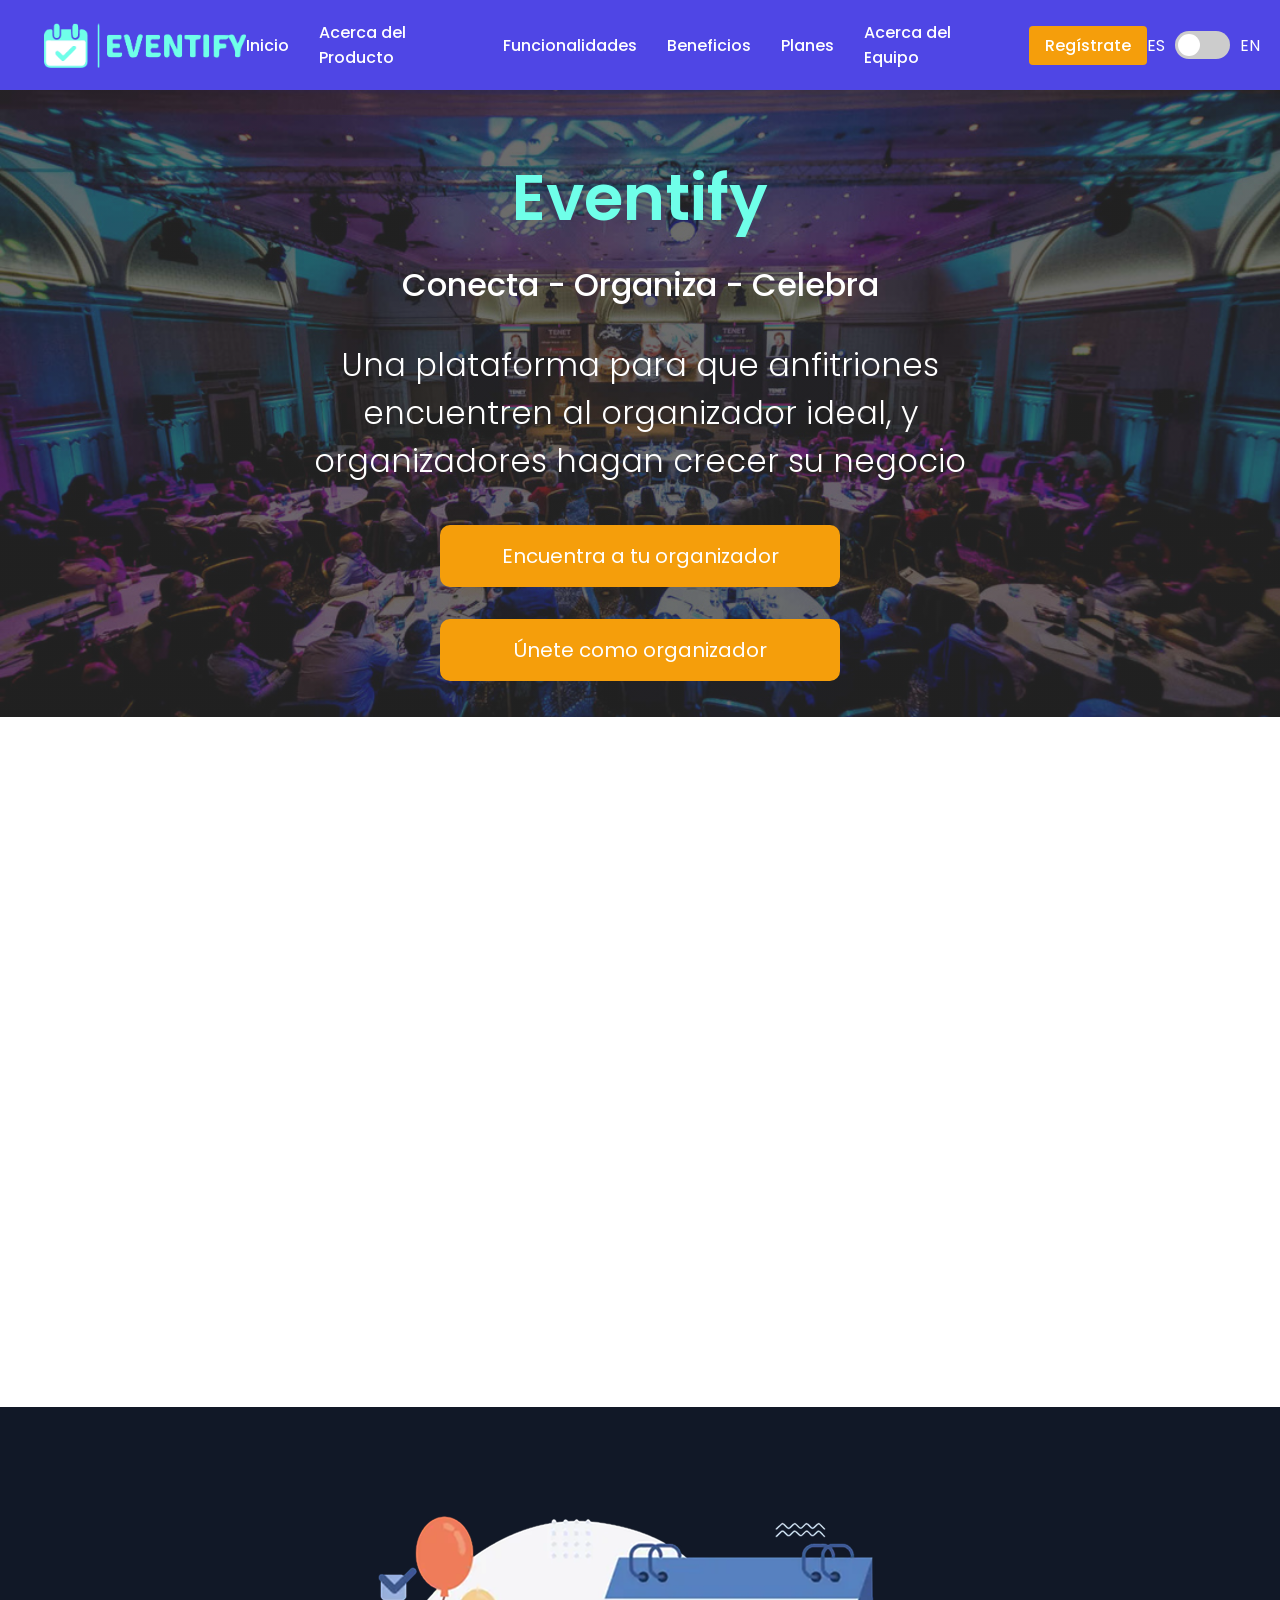
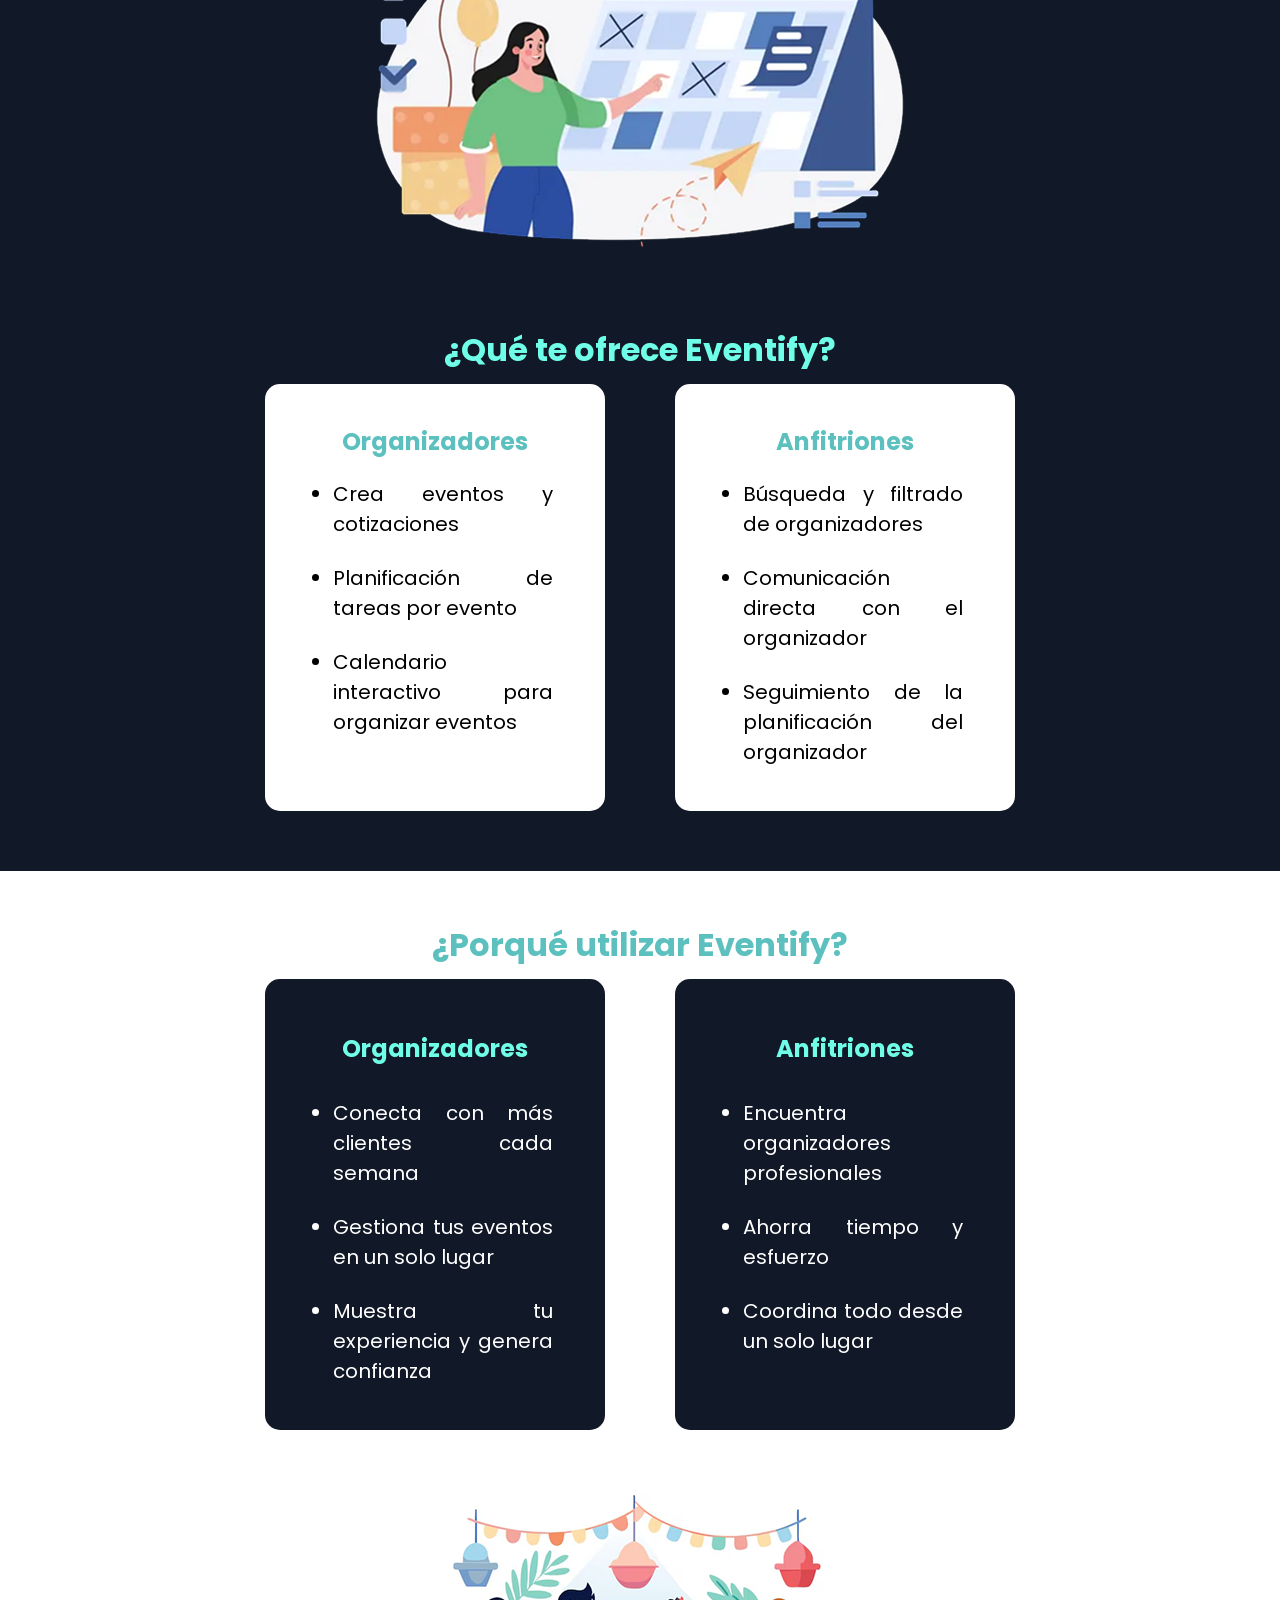
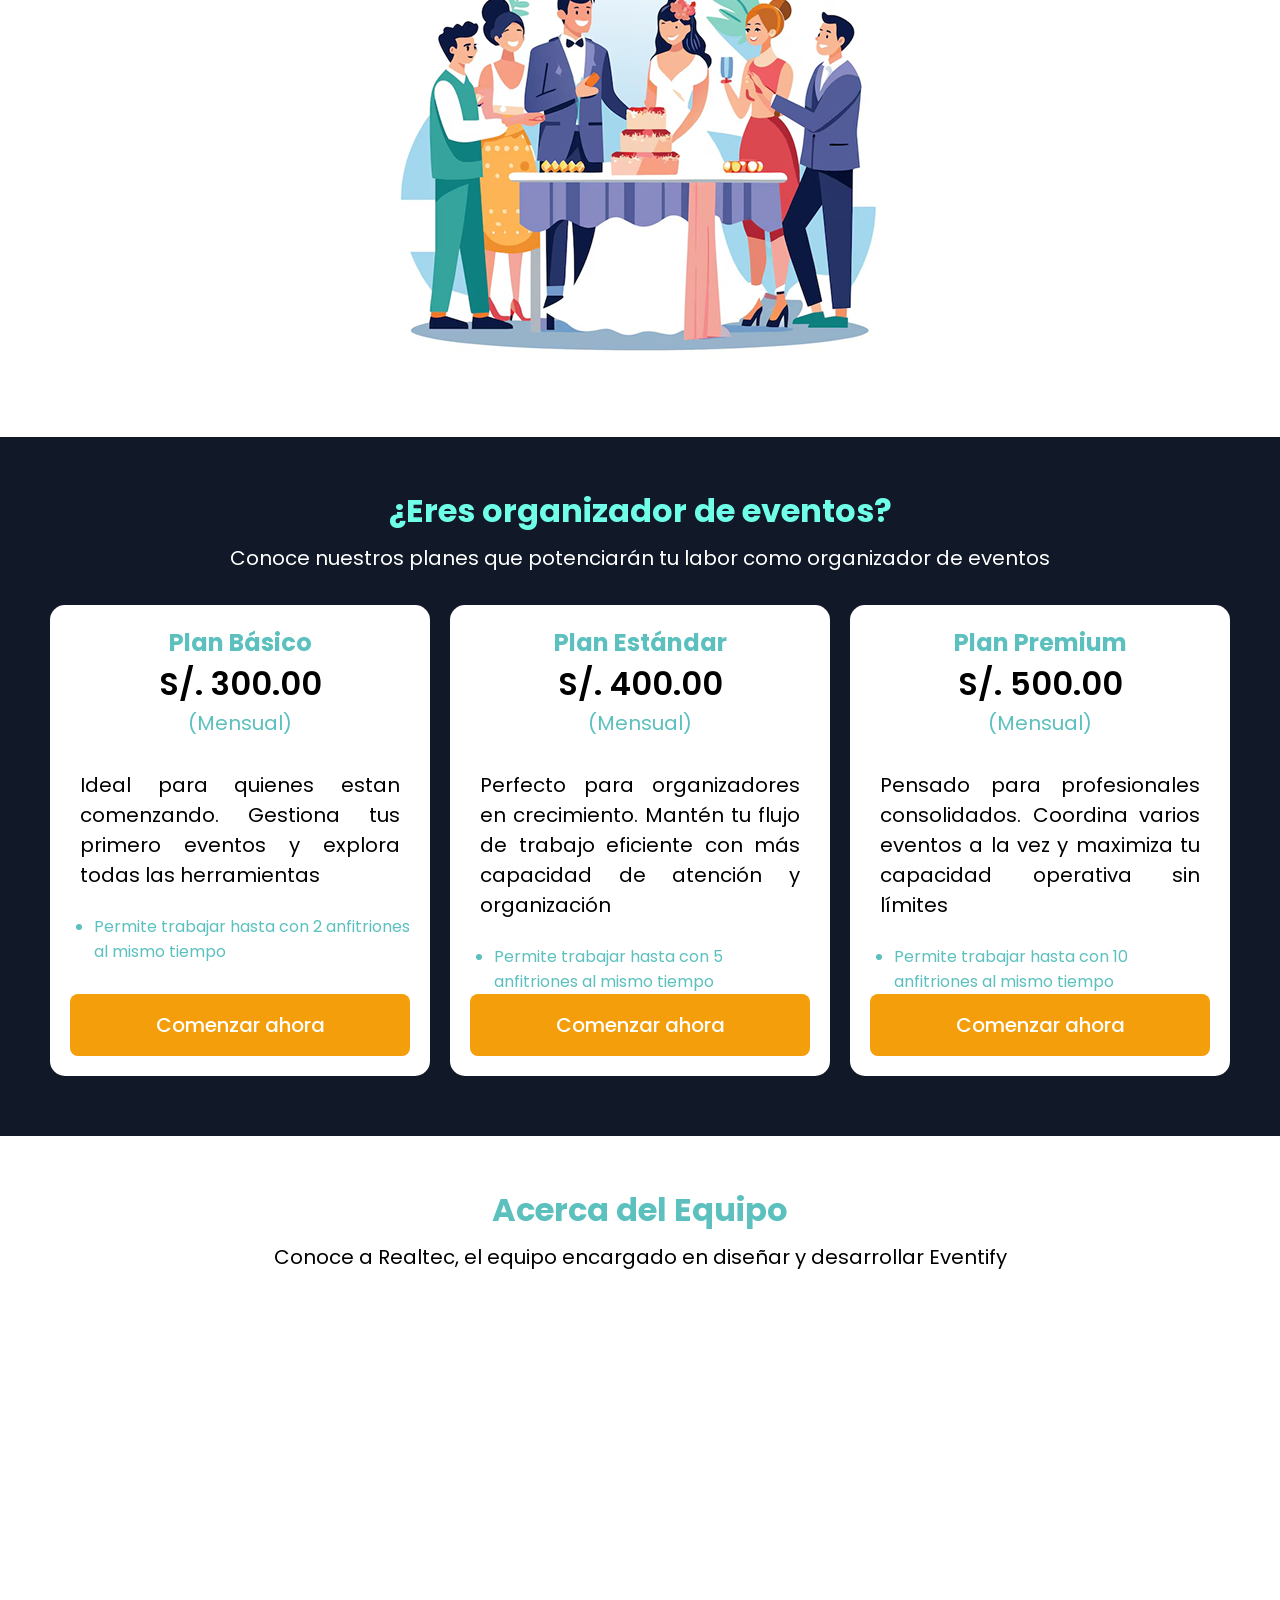
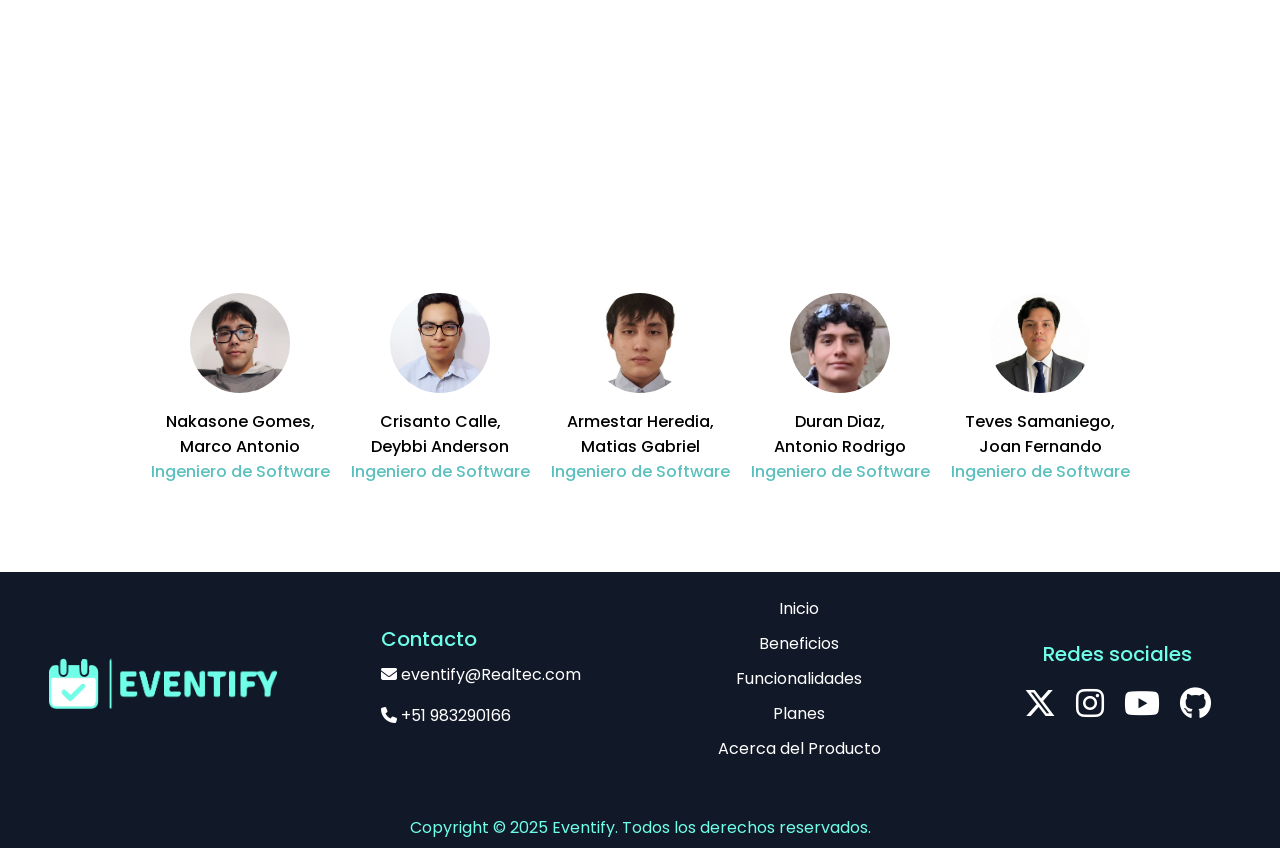
==== index.html @ ebb759f7 "feat: add index.html, assets directory & script.js" ====
<!DOCTYPE html>
<html lang="en">

<head>
    <meta charset="UTF-8">
    <meta name="viewport" content="width=device-width, initial-scale=1.0">
    <meta name="description"
        content="Eventify es la plataforma donde anfitriones encuentran al organizador ideal y organizadores hacen crecer su negocio. Conecta, organiza y celebra con confianza.">
    <meta name="keywords"
        content="eventos, organización, anfitriones, organizadores, bodas, celebraciones, gestión de eventos, planificación de eventos">
    <meta name="author" content="Realtec">
    <link rel="icon" href="./assets/eventify-icon.png" type="image/png">
    <title>Eventify - Landing page</title>
    <link rel="stylesheet" href="./styles.css">
    <script defer src="./script.js"></script>

    <link rel="stylesheet" href="https://cdnjs.cloudflare.com/ajax/libs/font-awesome/6.5.0/css/all.min.css">
</head>

<body>
    <!-- Header -->
    <header>
        <nav>
            <div class="logo"><a href="#hero"><img src="./assets/eventify-logo.png" alt="eventify-logo"></a></div>

            <ul>
                <li><a href="#hero" data-i18n="header.home"></a></li>
                <li><a href="#about-the-product" data-i18n="header.about.the.product"></a></li>
                <li><a href="#functionalities" data-i18n="header.functionalities"></a></li>
                <li><a href="#benefits" data-i18n="header.benefits"></a></li>
                <li><a href="#plans" data-i18n="header.plans"></a></li>
                <li><a href="#about-the-team" data-i18n="header.about.the.team"></a></li>
                <li><a class="btn-recurrent" href="https://eventify-webapp-frontend.web.app" target="_blank"  data-i18n="header.register"></a></li>
            </ul>

            <div class="language-switch">
                <span>ES</span>
                <label class="switch">
                    <input type="checkbox" id="language-toggle">
                    <span class="slider"></span>
                </label>
                <span>EN</span>
            </div>
        </nav>
    </header>

    <!-- Hero -->

    <section class="hero" id="hero">
        <div class="hero-info">
            <p class="title">Eventify</p>
            <span class="slogan" data-i18n="hero.slogan"></span>
            <p class="description" data-i18n="hero.description"></p>
            <div class="call-to-action">
                <a class="btn-action" href="https://eventify-webapp-frontend.web.app" target="_blank"
                    data-i18n="hero.find.your.organizer"></a>
                <a class="btn-action" href="https://eventify-webapp-frontend.web.app" target="_blank"
                    data-i18n="hero.join.as.organizer"></a>
            </div>
        </div>
    </section>

    <!-- About the product -->
    <section class="about-the-product" id="about-the-product">
        <div class="video-about-the-product">
            <iframe src="https://www.youtube.com/embed/RmXh-lrJ9Nw?si=PjaC8JQPlI8Y3j-L" title="YouTube video player"
                frameborder="0"
                allow="accelerometer; autoplay; clipboard-write; encrypted-media; gyroscope; picture-in-picture; web-share"
                referrerpolicy="strict-origin-when-cross-origin" allowfullscreen loading="lazy"></iframe>
        </div>
    </section>

    <!-- Functionalities -->
    <section class="functionalities" id="functionalities">
        <img src="./assets/functionalities-section-image.png" alt="functionalities-img" loading="lazy">
        <div class="function-content">
            <h2 data-i18n="functionalities.slogan"></h2>
            <div class="function-info">
                <div class="function-card">
                    <h3 data-i18n="functionalities.organizers"></h3>
                    <ul>
                        <li data-i18n="functionalities.organizers.phrase.1"></li>
                        <li data-i18n="functionalities.organizers.phrase.2"></li>
                        <li data-i18n="functionalities.organizers.phrase.3"></li>
                    </ul>
                </div>
                <div class="function-card">
                    <h3 data-i18n="functionalities.hosts"></h3>
                    <ul>
                        <li data-i18n="functionalities.hosts.phrase.1"></li>
                        <li data-i18n="functionalities.hosts.phrase.2"></li>
                        <li data-i18n="functionalities.hosts.phrase.3"></li>
                    </ul>
                </div>
            </div>
        </div>
    </section>

    <!--Benefits -->
    <section class="benefits" id="benefits">
        <div class="benefits-content">
            <h2 data-i18n="benefits.slogan"></h2>

            <div class="benefits-info">
                <div class="benefits-card">
                    <h3 data-i18n="benefits.organizers"></h3>
                    <ul>
                        <li data-i18n="benefits.organizers.phrase.1"></li>
                        <li data-i18n="benefits.organizers.phrase.2"></li>
                        <li data-i18n="benefits.organizers.phrase.3"></li>
                    </ul>
                </div>
                <div class="benefits-card">
                    <h3 data-i18n="benefits.hosts"></h3>
                    <ul>
                        <li data-i18n="benefits.hosts.phrase.1"></li>
                        <li data-i18n="benefits.hosts.phrase.2"></li>
                        <li data-i18n="benefits.hosts.phrase.3"></li>
                    </ul>
                </div>
            </div>
        </div>
        <img src="./assets/benefits-section-image.png" alt="benefits-img" loading="lazy">

    </section>

    <!-- Plans -->
    <section class="plans" id="plans">
        <h2 data-i18n="plans.title"></h2>
        <h4 data-i18n="plans.description"></h4>
        <div class="plan-content">
            <div class="plan-card">
                <h3 data-i18n="plans.option.1.title"></h3>
                <span class="plan-price">S/. 300.00</span>
                <p class="plan-time" data-i18n="plans.option.frecuency"></p>
                <p class="plan-desc" data-i18n="plans.option.1.description"></p>
                <ul class="plan-detail">
                    <li data-i18n="plans.option.1.detail"></li>
                </ul>
                <a class="plan-card-btn" href="https://eventify-webapp-frontend.web.app" target="_blank"
                    data-i18n="plans.option.button"></a>
            </div>
            <div class="plan-card">
                <h3 data-i18n="plans.option.2.title"></h3>
                <span class="plan-price">S/. 400.00</span>
                <p class="plan-time" data-i18n="plans.option.frecuency"></p>
                <p class="plan-desc" data-i18n="plans.option.2.description"></p>
                <ul class="plan-detail">
                    <li data-i18n="plans.option.2.detail"></li>
                </ul>
                <a class="plan-card-btn" href="https://eventify-webapp-frontend.web.app" target="_blank"
                    data-i18n="plans.option.button"></a>
            </div>
            <div class="plan-card">
                <h3 data-i18n="plans.option.3.title"></h3>
                <span class="plan-price">S/. 500.00</span>
                <p class="plan-time" data-i18n="plans.option.frecuency"></p>
                <p class="plan-desc" data-i18n="plans.option.3.description"></p>
                <ul class="plan-detail">
                    <li data-i18n="plans.option.3.detail"></li>
                </ul>
                <a class="plan-card-btn" href="https://eventify-webapp-frontend.web.app" target="_blank"
                    data-i18n="plans.option.button"></a>
            </div>
        </div>
    </section>

    <!-- About the Team -->
    <section class="about-the-team" id="about-the-team">
        <h2 data-i18n="header.about.the.team"></h2>
        <h4 data-i18n="about.the.team.slogan"></h4>
        <div class="video-about-the-team">
            <iframe src="https://www.youtube.com/embed/RmXh-lrJ9Nw?si=PjaC8JQPlI8Y3j-L" title="YouTube video player"
                frameborder="0"
                allow="accelerometer; autoplay; clipboard-write; encrypted-media; gyroscope; picture-in-picture; web-share"
                referrerpolicy="strict-origin-when-cross-origin" allowfullscreen loading="lazy"></iframe>
        </div>
        <div class="profile-list">
            <div class="profile-item">
                <img src="./assets/profile-nakasone-marco.jpeg" alt="profile2" loading="lazy">
                <p class="profile-name">Nakasone Gomes, <br> Marco Antonio</p>
                <p class="profile-role" data-i18n="team.profile.profession"></p>
            </div>
            <div class="profile-item">
                <img src="./assets/profile-crisanto-deybbi.jpg" alt="profile3" loading="lazy">
                <p class="profile-name">Crisanto Calle, <br> Deybbi Anderson</p>
                <p class="profile-role" data-i18n="team.profile.profession"></p>
            </div>
            <div class="profile-item">
                <img src="./assets/profile-armestar-matias.jpeg" alt="profile4" loading="lazy">
                <p class="profile-name">Armestar Heredia, <br> Matias Gabriel</p>
                <p class="profile-role" data-i18n="team.profile.profession"></p>
            </div>
            <div class="profile-item">
                <img src="./assets/profile-duran-antonio.png" alt="profile5" loading="lazy">
                <p class="profile-name">Duran Diaz, <br> Antonio Rodrigo</p>
                <p class="profile-role" data-i18n="team.profile.profession"></p>
            </div>
            <div class="profile-item">
                <img src="./assets/profile-teves-joan.jpeg" alt="profile5" loading="lazy">
                <p class="profile-name">Teves Samaniego, <br> Joan Fernando</p>
                <p class="profile-role" data-i18n="team.profile.profession"></p>
            </div>
        </div>
    </section>

    <!-- Footer -->
    <footer>
        <div class="footer-content">
            <img class="logo" src="./assets/eventify-logo.png" alt="eventify-logo">
            <div class="footer-contact">
                <span data-i18n="footer.contact"></span>
                <p><i class="fa-solid fa-envelope"></i> eventify@Realtec.com</p>
                <p><i class="fa-solid fa-phone"></i> +51 983290166</p>
            </div>
            <div class="footer-navbar">
                <ul>
                    <li><a href="#hero" data-i18n="header.home"></a></li>
                    <li><a href="#benefits" data-i18n="header.benefits"></a></li>
                    <li><a href="#functionalities" data-i18n="header.functionalities"></a></li>
                    <li><a href="#plans" data-i18n="header.plans"></a></li>
                    <li><a href="#about-the-team" data-i18n="header.our.team"></a></li>
                    <li><a href="#about-the-product" data-i18n="header.about.the.product"></a></li>
                </ul>
            </div>
            <div class="footer-social-networks">
                <p data-i18n="footer.social.networks"></p>
                <div class="network-icons">
                    <i class="fa-brands fa-x-twitter fa-2x"></i>
                    <i class="fa-brands fa-instagram fa-2x"></i>
                    <i class="fa-brands fa-youtube fa-2x"></i>
                    <i class="fa-brands fa-github fa-2x"></i>
                </div>

            </div>
        </div>
        <p class="copyright" data-i18n="footer.copyright">Copyright © 2025 Eventify. All rights reserved.</p>
    </footer>

</body>

</html>
---- styles.css ----
@import url('https://fonts.googleapis.com/css2?family=Poppins:ital,wght@0,200;0,300;0,400;0,500;0,600;0,700&display=swap');

* {
    padding: 0;
    margin: 0;
    box-sizing: border-box;
    font-family: 'Poppins';
}

html {
    scroll-behavior: smooth;
}

/* Styles for Navbar*/

.logo {
    height: 100%;
    display: flex;
    align-items: center;
    padding: 0 0 0 24px;
}

.logo a {
    height: 50%;
}

.logo a img {
    height: 100%;
}

nav {
    position: fixed;
    top: 0;
    display: flex;
    justify-content: space-between;
    align-items: center;
    background-color: #4F46E5;
    color: white;
    height: 10vh;
    width: 100%;
    z-index: 1000;
    padding: 0 20px;
}

nav ul {
    list-style: none;
    display: flex;
    align-items: center;
    gap: 30px;
    height: 100%;
    font-weight: 500;
    transition: all 0.1s ease;
}

nav a {
    text-decoration: none;
    color: white;
}

nav ul a:hover {
    color: #6FFFE9;
    font-size: 17px;
    transition: all 0.1s ease;
}

.btn-recurrent {
    background-color: #F59E0B;
    padding: 8px 16px;
    border-radius: 4px;
}

/*Language toggle switch*/

.language-switch {
    display: flex;
    align-items: center;
    gap: 10px;
}

.switch {
    position: relative;
    width: 55px;
    height: 28px;
}

.switch input {
    display: none;
}

.slider {
    position: absolute;
    cursor: pointer;
    inset: 0;
    background: #ccc;
    border-radius: 30px;
    transition: .3s;
}

.slider::before {
    content: "";
    position: absolute;
    height: 22px;
    width: 22px;
    left: 3px;
    top: 3px;
    background: white;
    border-radius: 50%;
    transition: .3s;
}

input:checked+.slider {
    background: #111827;
}

input:checked+.slider::before {
    transform: translateX(27px);
}

/* Styles for Hero Section*/

.hero {
    background: linear-gradient(rgba(46, 46, 46, 0.7), rgba(46, 46, 46, 0.7)),
        url(./assets/hero-background.jpg);
    background-size: cover;
    background-position: center;
    color: white;
    padding: 150px 0 100px;
    text-align: center;
    margin-top: 90px;
    display: flex;
    justify-content: center;
    padding: 20px;
    max-width: 100%;
    height: auto;
}

.hero-info {
    display: flex;
    flex-direction: column;
    align-items: center;
    justify-content: center;
    width: 60vw;
    height: 100%;
}

.hero-info .title {
    font-size: 4rem;
    color: #6FFFE9;
    font-weight: 600;
    margin: 40px 0 16px 0;
}

.hero-info .slogan {
    font-size: 2rem;
    font-weight: 500;
    margin-bottom: 32px;
    text-align: center;
}

.hero-info .description {
    font-size: 2rem;
    font-weight: 300;
    text-align: center;
    margin: 0 48px 24px;
}

.call-to-action {
    display: flex;
    flex-direction: column;
    align-items: center;
    width: 100%;
}

.btn-action {
    background-color: #F59E0B;
    padding: 16px 40px;
    margin: 16px 0;
    text-decoration: none;
    color: #fff;
    border-radius: 10px;
    max-width: 400px;
    width: 100%;
    text-align: center;
    font-size: 1.25rem;
}

.btn-action:hover {
    color: #4F46E5;
    transition: all 0.3s ease;
}

/* Styles for Benefits Section*/

.benefits {
    display: flex;
    padding: 40px 20px;
    min-height: 600px;
    align-items: center;
    flex-wrap: wrap;
    justify-content: center;
    scroll-margin-top: 10vh;
    background-color: #fff;
}

.benefits img {
    max-width: 100%;
    height: auto;
    margin: 20px 0;
}

.benefits-content {
    width: 100%;
    max-width: 800px;
    display: flex;
    flex-direction: column;
    justify-content: center;

}

.benefits-content h2 {
    font-size: 2em;
    text-align: center;
    margin: 10px 0;
    color: #5BC0BE;
}

.benefits-content .benefits-info {
    display: flex;
    flex-wrap: wrap;
    justify-content: space-around;
    gap: 20px;
}

.benefits-card {
    border-radius: 15px;
    width: 340px;
    height: auto;
    min-height: 250px;
    padding: 20px;
    margin-bottom: 20px;
    background-color: #111827;
}

.benefits-card h3 {
    font-size: 1.5em;
    color: #6FFFE9;
    text-align: center;
    margin: 32px 0;
}

.benefits-card ul li {
    margin: 0 32px 24px 48px;
    text-align: justify;
    font-size: 1.25em;
    color: #fff;
}

/* Styles for Functionalities Section*/
.functionalities {
    display: flex;
    padding: 40px 20px;
    min-height: 600px;
    align-items: center;
    flex-wrap: wrap;
    justify-content: center;
    scroll-margin-top: 10vh;
    background-color: #111827;
}

.functionalities img {
    max-width: 100%;
    height: auto;
    margin: 20px 0;
}

.function-content {
    width: 100%;
    max-width: 800px;
    display: flex;
    flex-direction: column;
    justify-content: center;
}

.function-content li {
    color: #000;
}

.function-content h2 {
    color: #6FFFE9;
    margin: 10px 0;
    font-size: 2em;
    text-align: center;
}

.function-content .function-info {
    display: flex;
    flex-wrap: wrap;
    justify-content: space-around;
    gap: 20px;
}

.function-card {
    border-radius: 15px;
    width: 340px;
    height: auto;
    min-height: 200px;
    padding: 20px;
    margin-bottom: 20px;
    background-color: #fff;
}

.function-card ul li {
    margin: 0 32px 24px 48px;
    text-align: justify;
    font-size: 1.25em;
}

.function-info .function-card h3 {
    font-size: 1.5em;
    color: #5BC0BE;
    text-align: center;
    margin: 20px;
}


/* Styles for Plans Section*/

.plans {
    display: flex;
    flex-wrap: wrap;
    flex-direction: column;
    min-height: 600px;
    padding: 40px 20px;
    background-color: #111827;
    scroll-margin-top: 10vh;
}

.plans h2 {
    color: #6FFFE9;
    font-size: 2em;
    text-align: center;
    margin: 10px 0 8px 0;
}

.plans h4,
.about-the-team h4,
.about-the-product h4 {
    margin: 0 0 32px 0;
    font-size: 1.25em;
    font-weight: 400;
    text-align: center;
    padding: 0 20px;
}

.plan-card h3 {
    margin-top: 24px 0 24px 0;
    font-size: 1.5em;
    color: #5BC0BE;
    text-align: center;
}

.plan-card .plan-desc {
    margin: 32px 0 24px;
    font-size: 1.25em;
    text-align: justify;
    padding: 0 10px;
}

.plans .plan-content {
    display: flex;
    justify-content: center;
    align-items: stretch;
    gap: 20px;
}

.plan-card {
    display: flex;
    flex-direction: column;
    background-color: #fff;
    width: 100%;
    max-width: 380px;
    padding: 20px;
    min-height: 400px;
    border-radius: 15px;
    color: #000;
    margin-bottom: 20px;
}

.plans h4 {
    color: #fff;
}

.plan-price {
    font-size: 2em;
    font-weight: 600;
    text-align: center;
}

.plan-time {
    font-size: 1.25em;
    text-align: center;
    color: #5BC0BE;
}

.plan-detail {
    color: #5BC0BE;
    padding-left: 1.5rem;
}

.plan-card-btn {
    text-decoration: none;
    color: #fff;
    font-size: 20px;
    font-weight: 500;
    padding: 16px 48px;
    background-color: #F59E0B;
    border-radius: 8px;
    text-align: center;
    margin-top: auto;
}

.plan-card-btn:hover {
    color: #4F46E5;
    transition: all 0.5s ease;
}


/* Styles for About us Section*/

.about-the-team {
    display: flex;
    flex-wrap: wrap;
    flex-direction: column;
    align-items: center;
    padding: 40px 20px;
    background-color: #fff;
    color: #000;
    scroll-margin-top: 10vh;
}

.about-the-team h2 {
    color: #5BC0BE;
    font-size: 2em;
    text-align: center;
    margin: 10px 0 8px 0;
}

.about-the-team h4 {
    color: #000;
    font-size: 1.25em;
    font-weight: 400;
    text-align: center;
    padding: 0 20px;
    margin: 0 0 32px 0;
}

.about-the-team .startup-profile {
    display: flex;
    flex-direction: column;
    max-width: 600px;
    width: 100%;
    margin-bottom: 48px;
    align-items: center;
    justify-content: center;
}

.about-the-team .startup-info {
    font-size: 1em;
    color: #000;
    margin: 20px 0;
    text-align: justify;
    padding: 0 20px;
}

.about-the-team .startup-img {
    width: 150px;
    height: 150px;
}

.about-the-team .profile-list {
    display: flex;
    justify-content: center;
    gap: 20px;
    width: 100%;
    margin-bottom: 48px;
}

.profile-list .profile-item {
    display: flex;
    flex-direction: column;
    align-items: center;
    width: 180px;
    text-align: center;
    margin-top: 20px;
}

.profile-item .profile-name {
    color: #000;
    font-weight: 500;
    margin: 16px 0 0 0;
}

.profile-item .profile-role {
    color: #5BC0BE;
    font-weight: 500;
}

.about-the-team img {
    width: 100px;
    height: 100px;
    border-radius: 50%;
    object-fit: cover;
}

/* Styles for About the product Section*/

.about-the-product {
    display: flex;
    align-items: center;
    flex-wrap: wrap;
    min-height: 250px;
    padding: 40px 20px;
    background-color: #fff;
    scroll-margin-top: 10vh;
}

.about-the-product .content {
    flex: 1 1 400px;
    max-width: 600px;
    padding: 20px;
}

.content .btn-action {
    font-size: 1em;
}

.about-the-product {
    display: flex;
    justify-content: center;
    align-items: center;
    padding: 60px 20px;
}

.video-about-the-product {
    width: 100%;
    max-width: 1000px;
}

.video-about-the-product iframe {
    width: 100%;
    aspect-ratio: 16 / 9;
    border: none;
    border-radius: 12px;
}

/* Styles for About the product Section*/

.content .btn-action {
    font-size: 1em;
}

/*Video About the Team*/

.video-about-the-team {
    width: 100%;
    max-width: 1000px;
}

.video-about-the-team iframe {
    width: 100%;
    aspect-ratio: 16 / 9;
    border: none;
    border-radius: 12px;
}

/* Styles for footer section*/
footer {
    display: flex;
    flex-direction: column;
    background-color: #111827;
    padding: 24px 20px 8px;
}

.footer-content {
    display: grid;
    grid-template-columns: repeat(auto-fit, minmax(250px, 1fr));
    gap: 2rem;
    font-size: 1em;
    margin-bottom: 24px;
}

.footer-content .logo {
    width: 80%;
    height: auto;
    margin: auto;
    padding: 0;
    display: flex;
    justify-content: center;
}

.footer-content .footer-contact {
    display: flex;
    flex-direction: column;
    justify-content: center;
    margin: auto;
}

.footer-contact span {
    font-size: 1.25em;
    color: #6FFFE9;
    margin-bottom: 8px;
    font-weight: 500;
}

.footer-contact p {
    color: #fff;
    margin-bottom: 16px;
}

.footer-content .footer-navbar {
    display: flex;
    flex-direction: column;
    align-items: center;
    justify-content: center;
    color: #fff;
}

.footer-navbar ul {
    list-style: none;
    padding: 0;
}

.footer-navbar ul li {
    margin-bottom: 10px;
    text-align: center;
}

.footer-navbar ul li a {
    color: #fff;
    text-decoration: none;
}

.footer-navbar ul li a:hover {
    color: #4F46E5;
    font-weight: 500;
}

.footer-social-networks {
    display: flex;
    flex-direction: column;
    justify-content: center;
    align-items: center;
    margin: auto;
}

.footer-social-networks p {
    font-size: 1.25em;
    color: #6FFFE9;
    font-weight: 500;
    margin-bottom: 8px;
    text-align: center;
}

.network-icons {
    display: flex;
    justify-content: center;
    flex-wrap: wrap;
}

.footer-social-networks i {
    color: #fff;
    margin: 10px;
    cursor: pointer;
}

.footer-social-networks i:hover {
    color: #6FFFE9;
    transform: scale(1.1);
    transition: all 0.3s ease;
}

footer .copyright {
    text-align: center;
    color: #6FFFE9;
    margin-top: 20px;
}

/* Responsive Media Queries */
@media (max-width: 1200px) {
    .hero-info .title {
        font-size: 3.5rem;
    }

    .hero-info .slogan,
    .hero-info .description {
        font-size: 1.5rem;
    }
}

@media (max-width: 768px) {

    .header ul {
        display: none;
    }

    .hero {
        flex-direction: column;
    }

    .hero-image,
    .hero-info {
        width: 90%;
        margin: 0 auto;
    }

    .hero-info .title {
        font-size: 2.5rem;
        margin: 20px 0 10px 0;
    }

    .hero-info .slogan {
        font-size: 1.2rem;
    }

    .hero-info .description {
        font-size: 1.2rem;
        margin: 0 16px 16px;
    }

    .about-the-product {
        display: flex;
        justify-content: center;
        align-items: center;
        padding: 10px 10px;
    }

    /*Functionalities*/

    .functionalities {
        font-size: 0.8rem;
    }

    .functionalities img {
        display: none;
    }

    .function-content {
        font-size: 0.8rem;
    }

    .function-info .function-card h3 {
        margin: 10px;
    }

    /*Benefits*/

    .benefits {
        font-size: 0.8rem;
    }

    .benefits,
    .functionalities {
        flex-direction: column;
    }

    .benefits img {
        display: none;
    }

    .benefits-card h3 {
        margin: 10px 0;
    }

    .benefits-card {
        width: 340px;
        height: auto;
        min-height: 200px;
    }

    /*Plans*/

    .plans {
        display: flex;
        justify-content: flex-start;
        flex-wrap: nowrap;
    }


    .plans .plan-content {
        display: flex;
        justify-content: flex-start;
        align-items: stretch;
        flex-wrap: nowrap;
        overflow-x: auto;
        scroll-snap-type: x mandatory;
        -webkit-overflow-scrolling: touch;
    }

    .plan-card {
        flex: 0 0 85%;
        /* Ancho de cada tarjeta */
        width: auto;
        /* Sobrescribe width:100% */
        max-width: none;
        /* Sobrescribe max-width:380px */
        margin-bottom: 0;
        scroll-snap-align: start;
    }

    .plans {
        font-size: 0.8rem;
    }

    .plan-card {
        max-height: 2rem;
    }

    .plan-content {
        font-size: 0.8rem;
    }

    .plans h2 {
        font-size: 1.5rem;
    }

    .plans h4 {
        font-size: 1rem;
    }

    /*About the Team*/

    .about-the-team h2 {
        font-size: 1.5rem;
    }

    .about-the-team h4 {
        font-size: 0.8rem;
    }

    .about-the-team img {
        width: 5em;
        height: 5em;
        border-radius: 50%;
        object-fit: cover;
    }

    .about-the-team .profile-list {
        display: flex;
        justify-content: flex-start;
        gap: 10px;
        width: 100%;
        margin-bottom: 10px;
    }

    .profile-list {
        display: flex;
        justify-content: flex-start;
        overflow-x: auto;
        scroll-snap-type: x mandatory;
    }

    .profile-item {
        scroll-snap-align: start;
    }

    .profile-item p {
        font-size: 0.7rem;
    }

    .footer-contact {
        font-size: 1rem;
    }

    .footer-contact {
        font-size: 0.8rem;
    }

    .footer-content .footer-navbar {
        display: none;
    }

    .startup-profile {
        flex-direction: column;
        text-align: center;
    }
}

@media (max-width: 768px) {
    nav .menu-toggle {
        display: flex;
    }

    nav ul {
        display: none;
    }

    .hero-info .title {
        font-size: 2rem;
    }

    .hero-info .slogan,
    .hero-info .description {
        font-size: 1rem;
    }

    .btn-action {
        width: 90%;
        padding: 10px 16px;
        font-size: 0.8rem;
    }

    .benefits-card,
    .function-card {
        width: 100%;
        max-width: 340px;
    }
}

@media (max-width: 576px) {
    .hero-info .title {
        font-size: 1.3rem;
    }

    .hero-info .slogan {
        font-size: 0.8rem;
    }

    .hero-info .description {
        font-size: 0.8rem;
        margin: 0 8px 16px;
    }

    h2 {
        font-size: 1.2em;
    }

    h3 {
        font-size: 1.0em;
    }

    h4 {
        font-size: 0.8em;
    }

    .benefits-card ul li,
    .function-card ul li {
        font-size: 1em;
        margin: 0 16px 13px 24px;
    }

    .plan-card .plan-desc {
        font-size: 0.8rem;
    }

    .plan-card-btn {
        font-size: 0.8rem;
        padding: 12px 24px;
    }
}
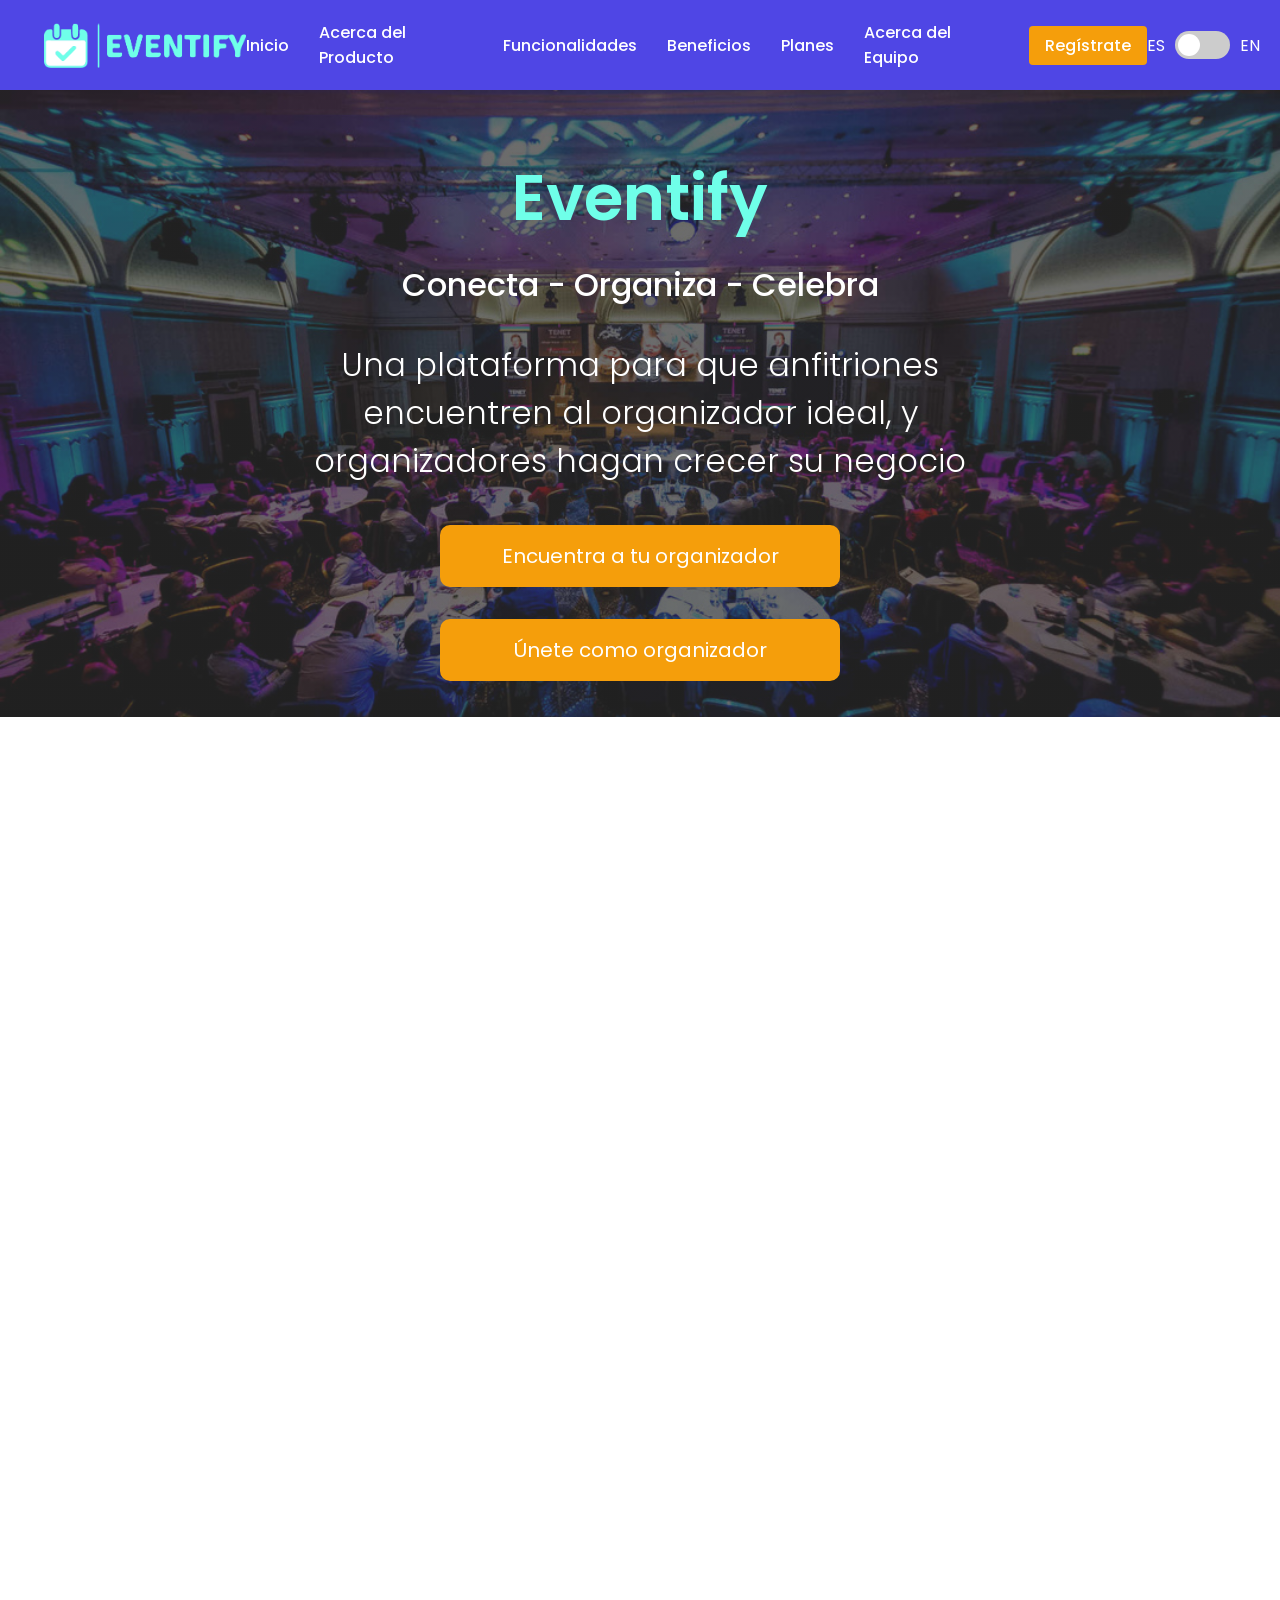
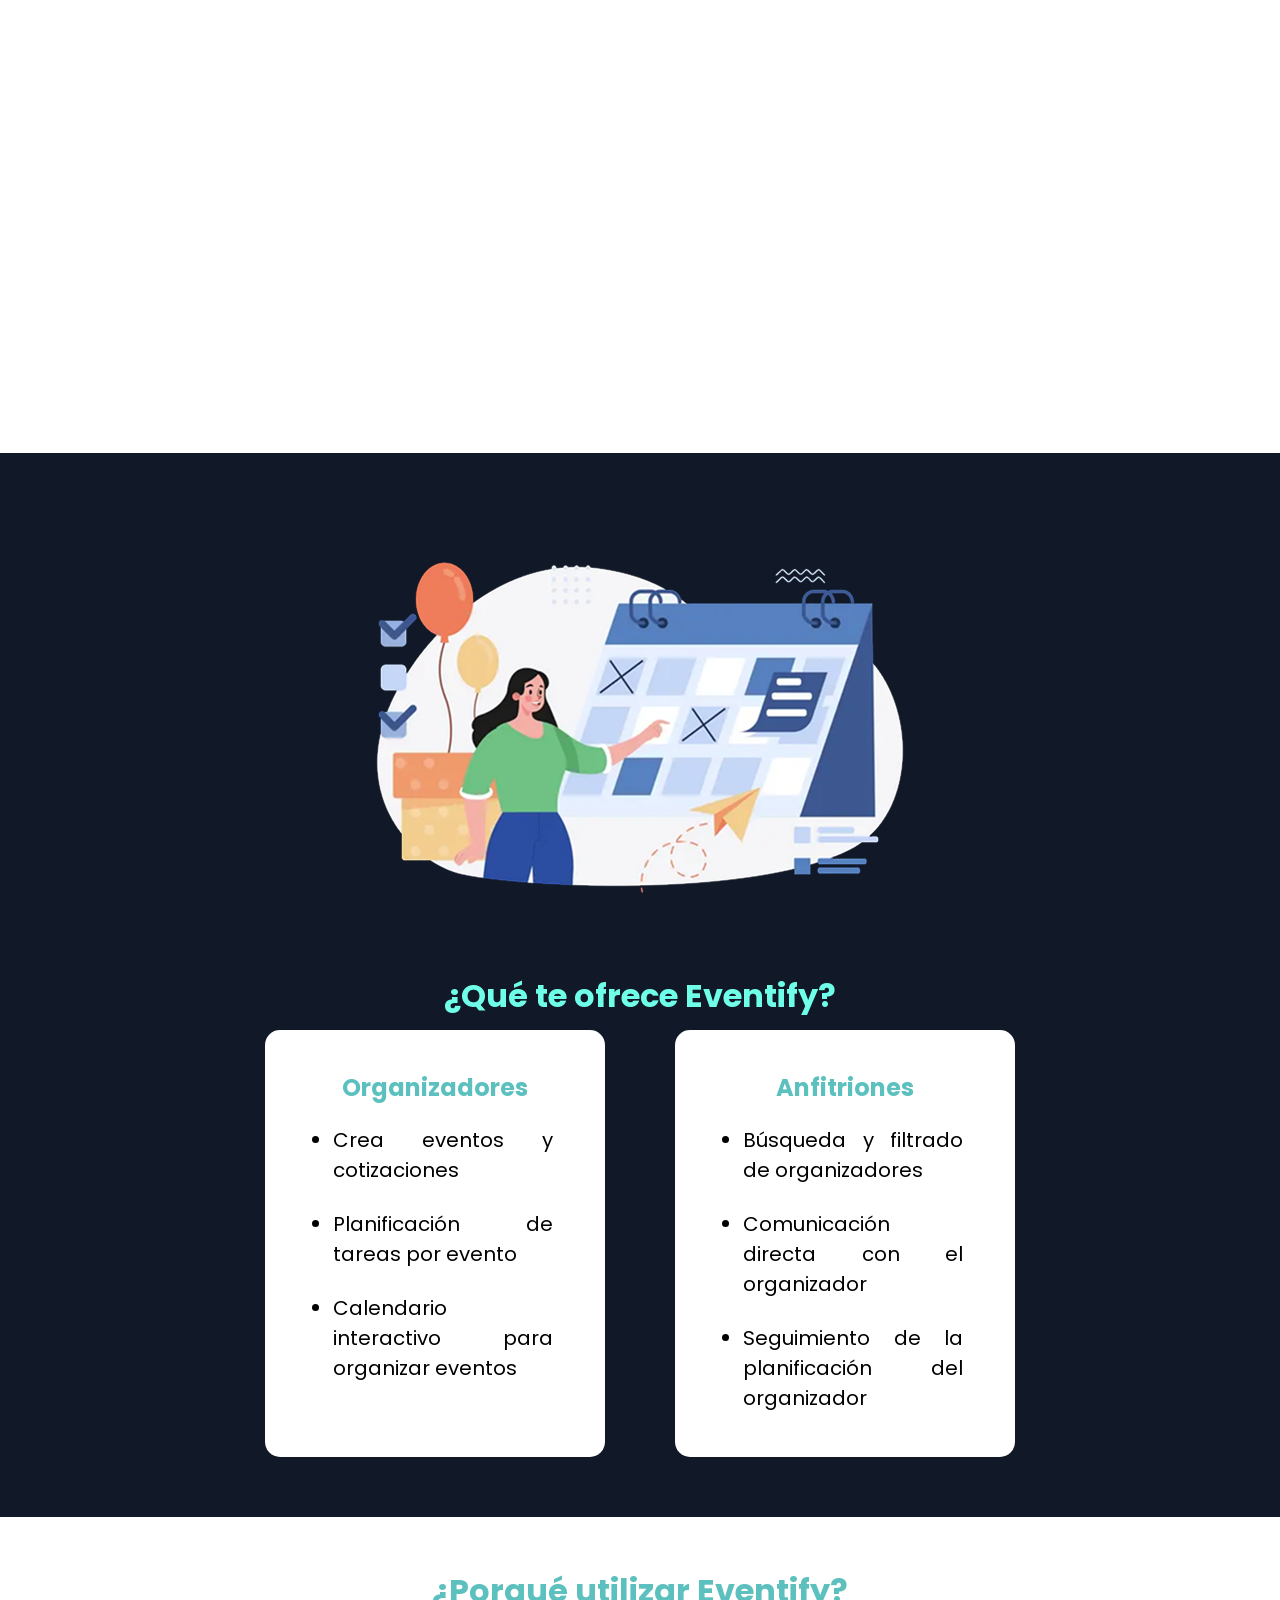
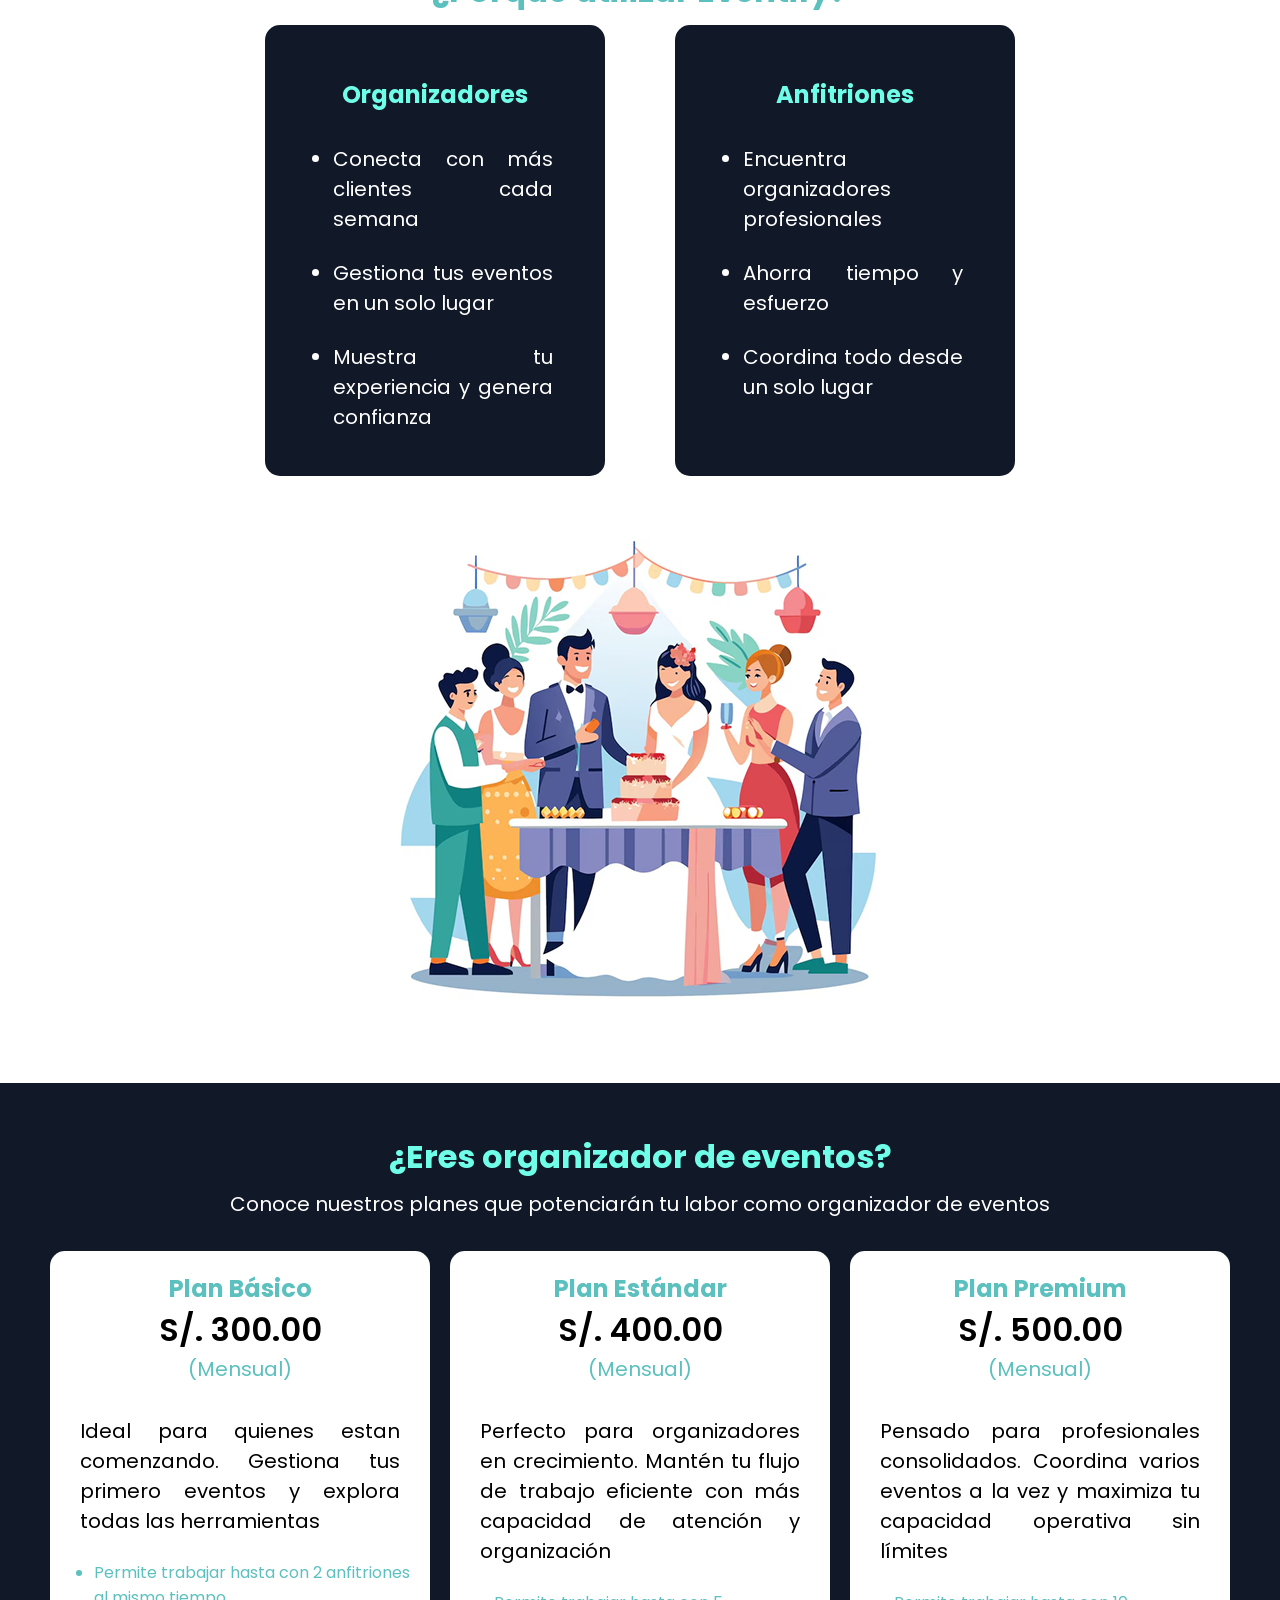
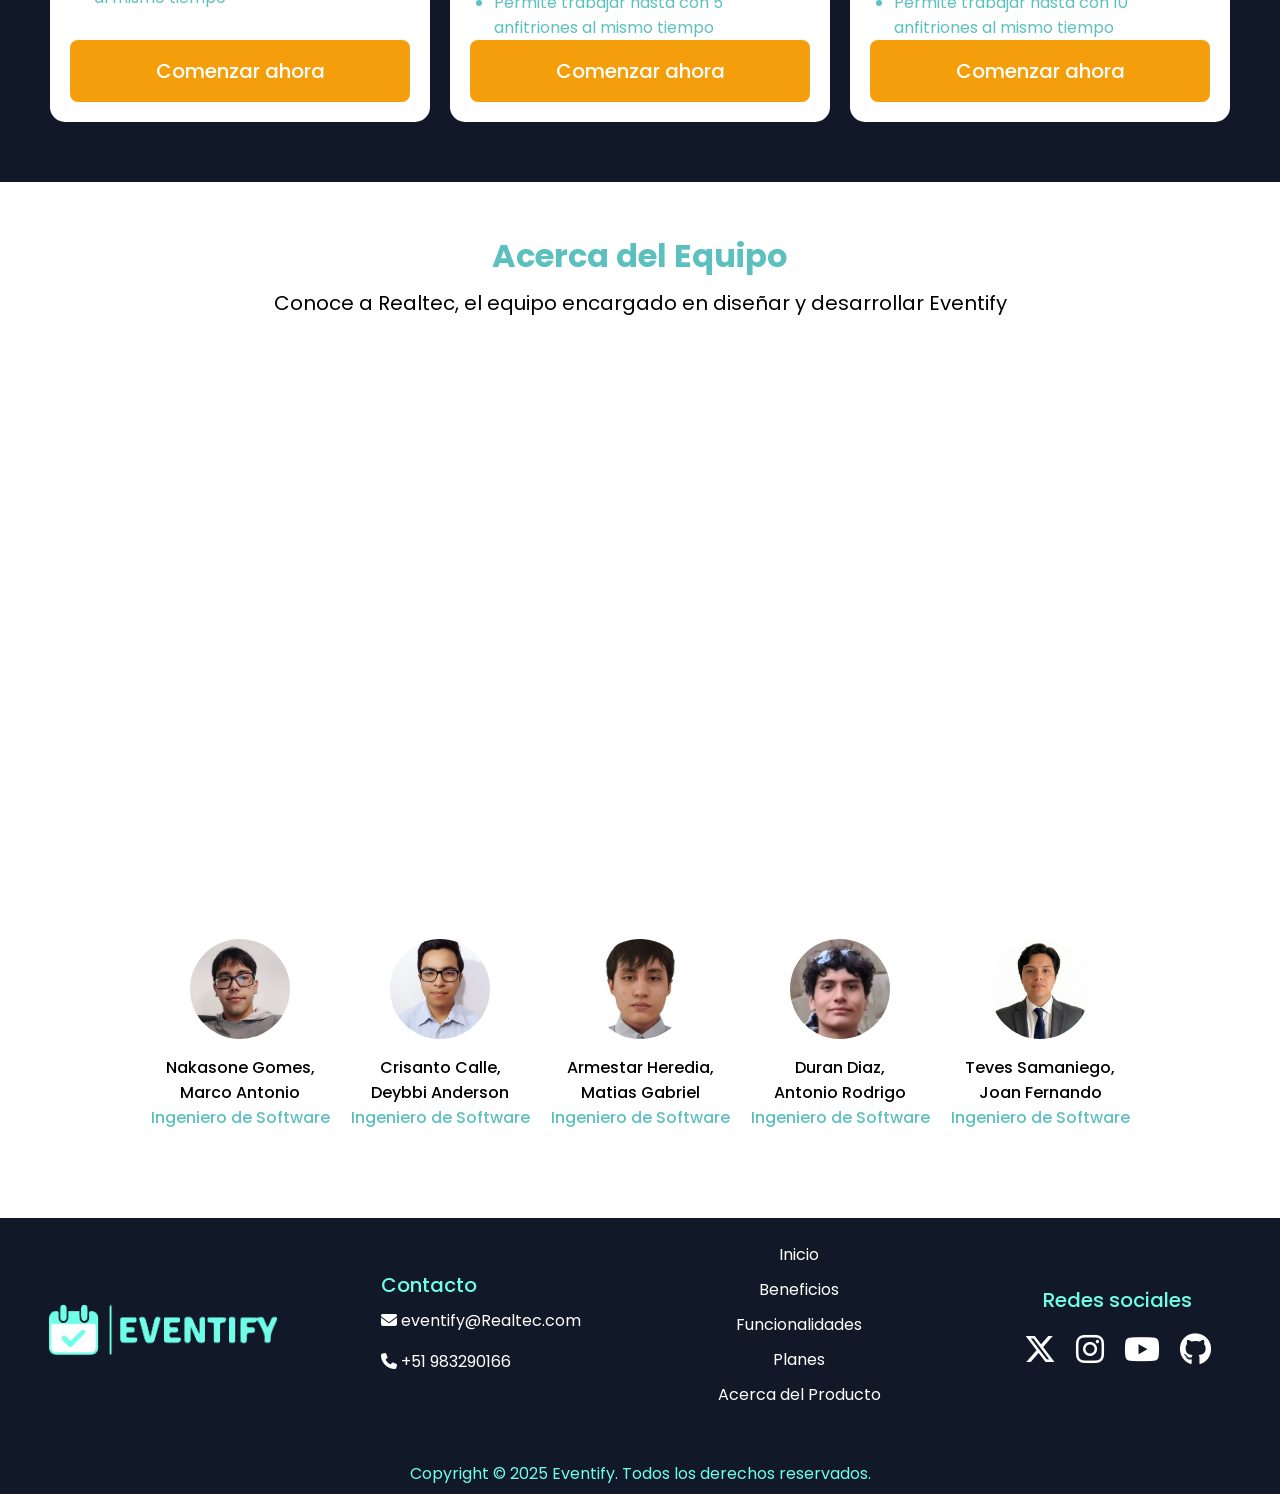
==== commit 27ba3ed1: "feat: add video about the product version mobile." ====
--- a/index.html
+++ b/index.html
@@ -63,10 +63,13 @@
     <!-- About the product -->
     <section class="about-the-product" id="about-the-product">
         <div class="video-about-the-product">
-            <iframe src="https://www.youtube.com/embed/RmXh-lrJ9Nw?si=PjaC8JQPlI8Y3j-L" title="YouTube video player"
-                frameborder="0"
-                allow="accelerometer; autoplay; clipboard-write; encrypted-media; gyroscope; picture-in-picture; web-share"
-                referrerpolicy="strict-origin-when-cross-origin" allowfullscreen loading="lazy"></iframe>
+            <iframe src="https://www.youtube.com/embed/rdZ3_zhgae4?si=OZFO0Z5IkvrqJgH1" title="YouTube video player" 
+            frameborder="0" allow="accelerometer; autoplay; clipboard-write; encrypted-media; gyroscope; picture-in-picture; web-share" 
+            referrerpolicy="strict-origin-when-cross-origin" allowfullscreen></iframe>
+        </div>
+        <!-- Version mobile-->
+        <div class ="video-about-the-product">
+            <iframe width="360" height="639" src="https://www.youtube.com/embed/LRoAvvEL2ko" title="Eventify video app movil promocional (project)" frameborder="0" allow="accelerometer; autoplay; clipboard-write; encrypted-media; gyroscope; picture-in-picture; web-share" referrerpolicy="strict-origin-when-cross-origin" allowfullscreen></iframe>
         </div>
     </section>
 
@@ -239,4 +242,4 @@
 
 </body>
 
-</html>+</html>
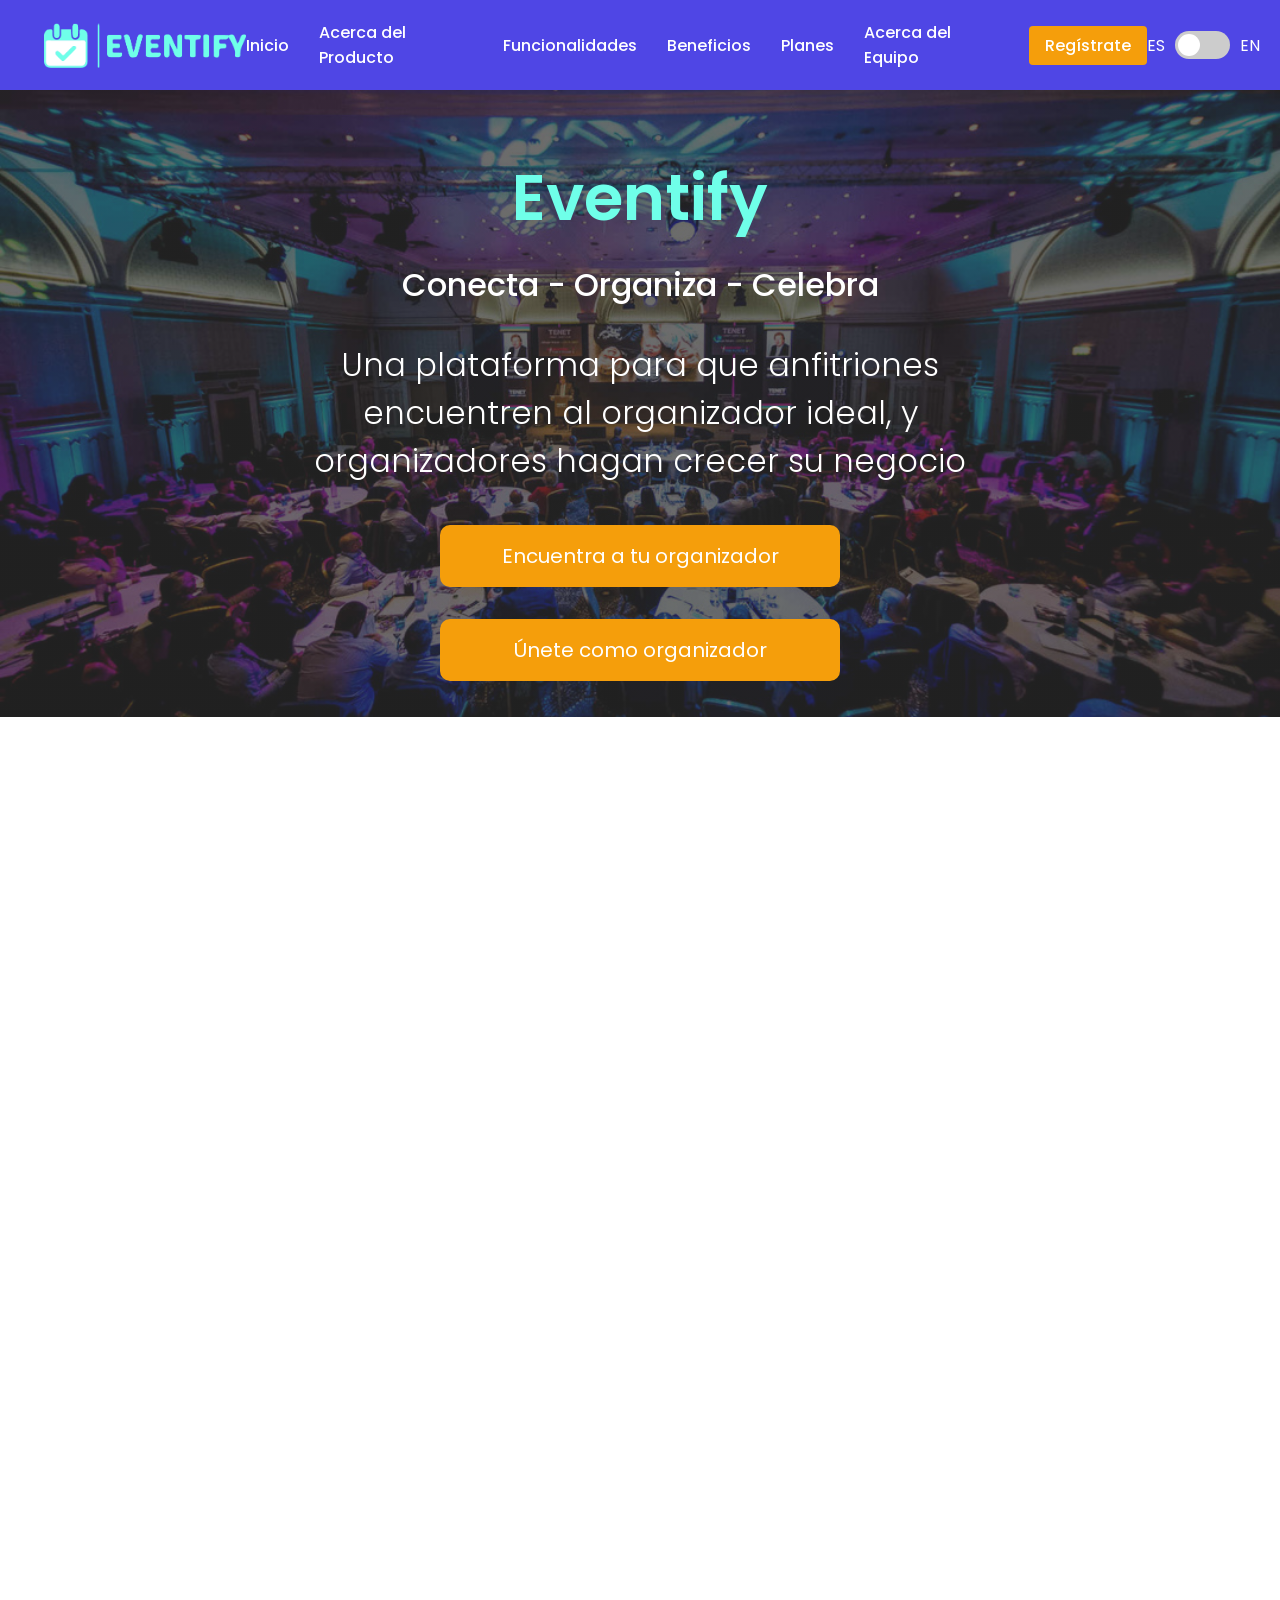
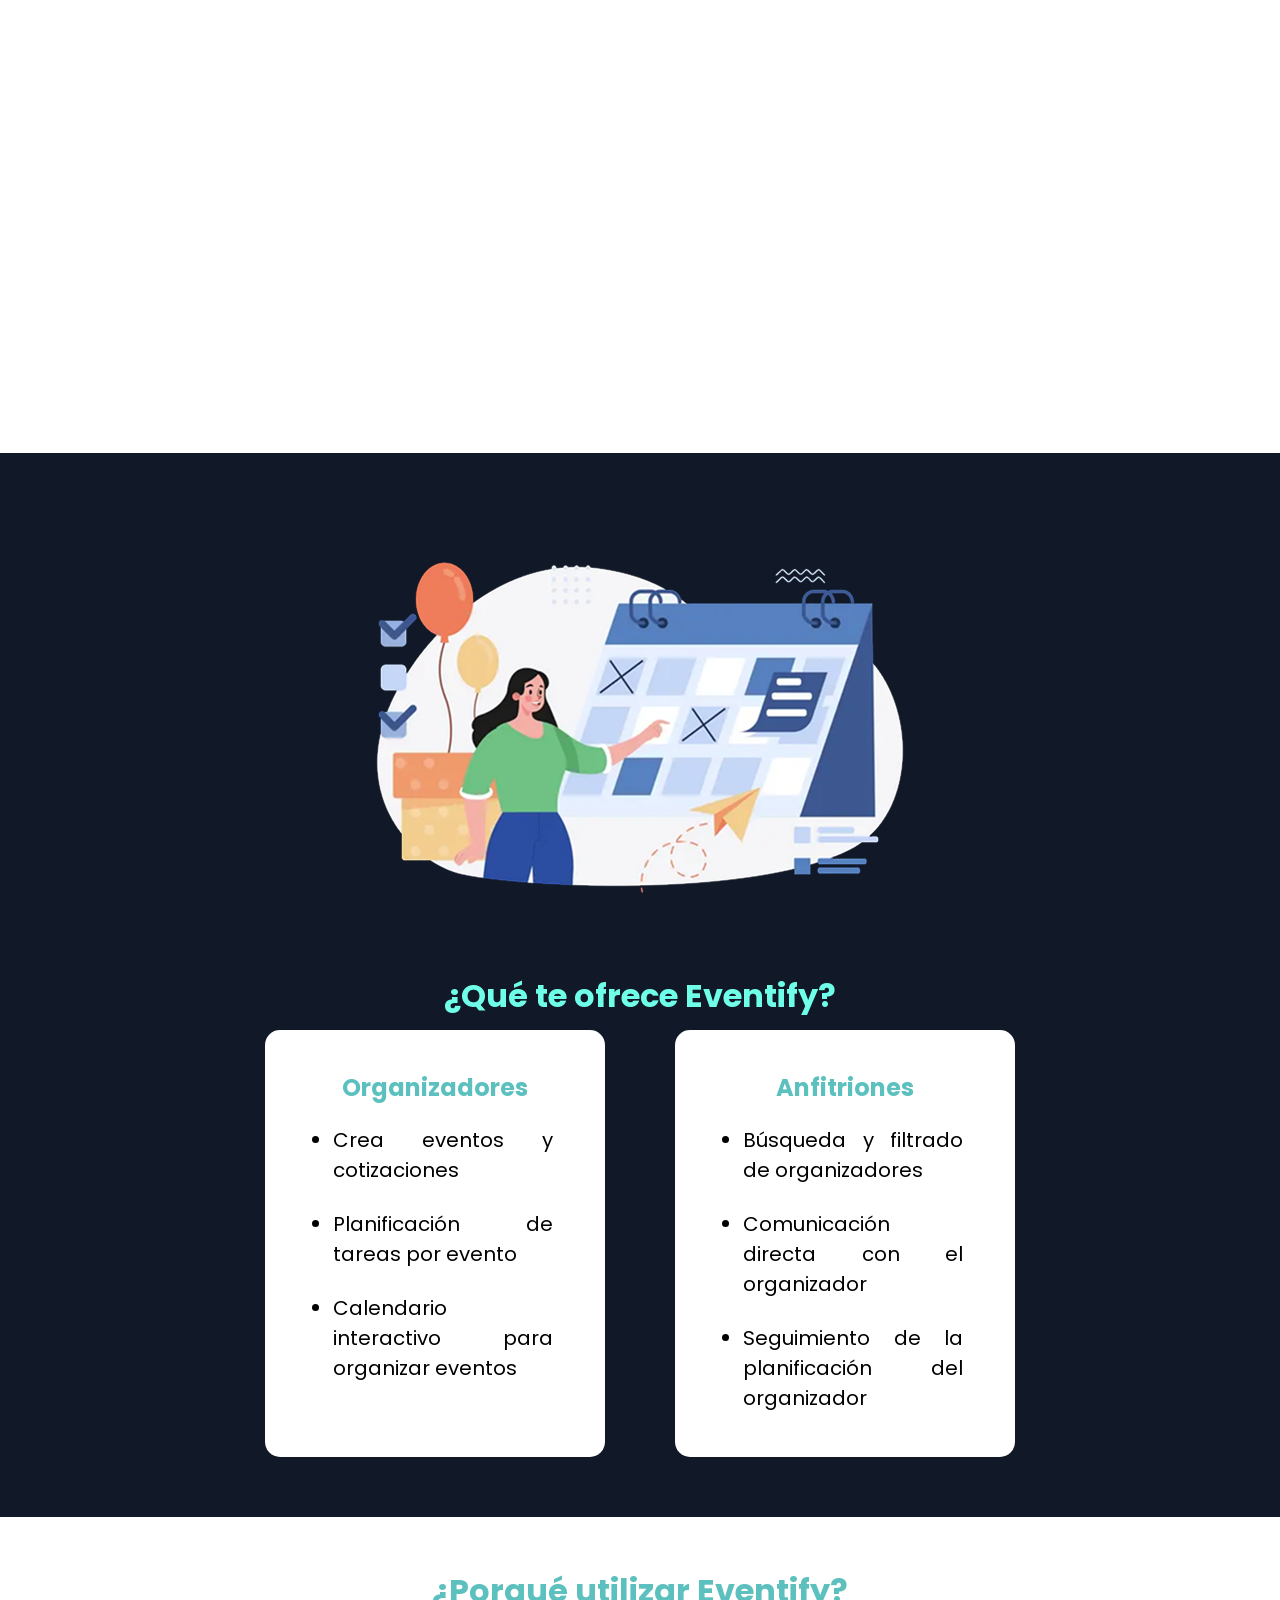
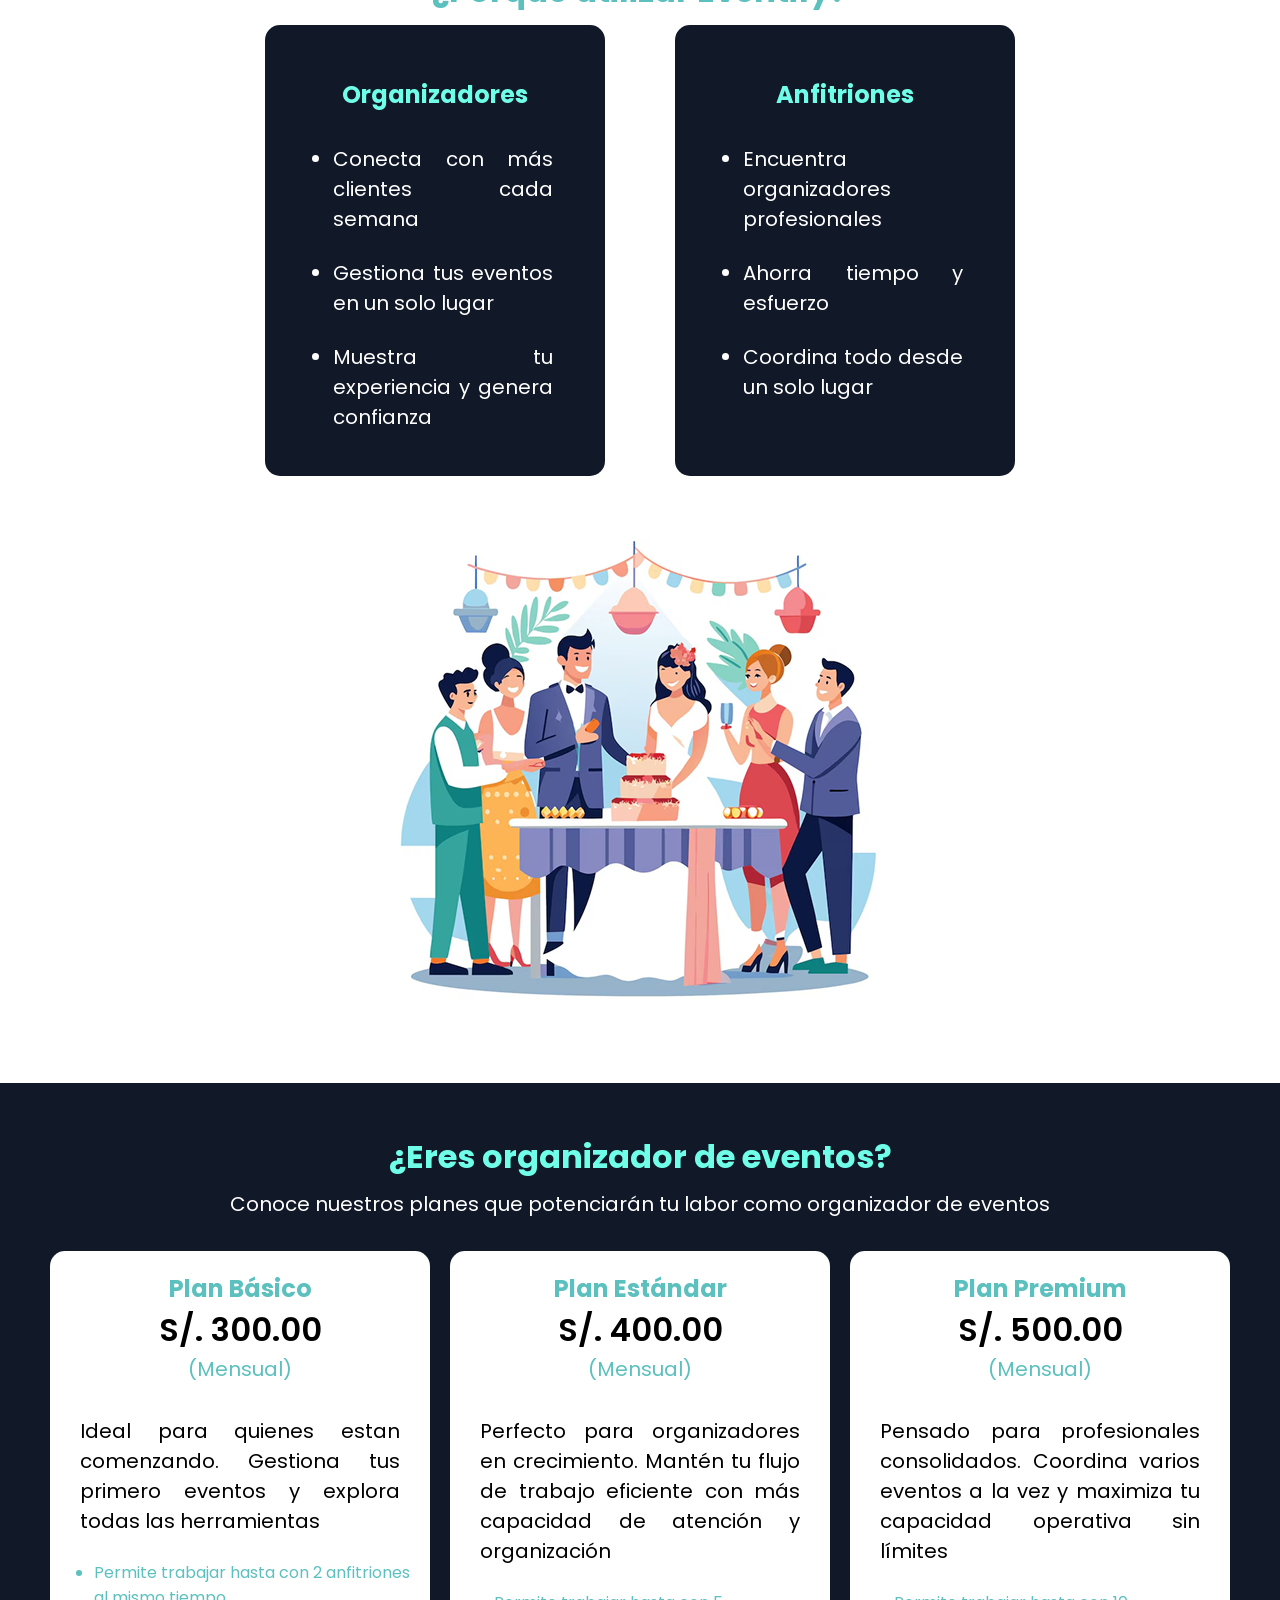
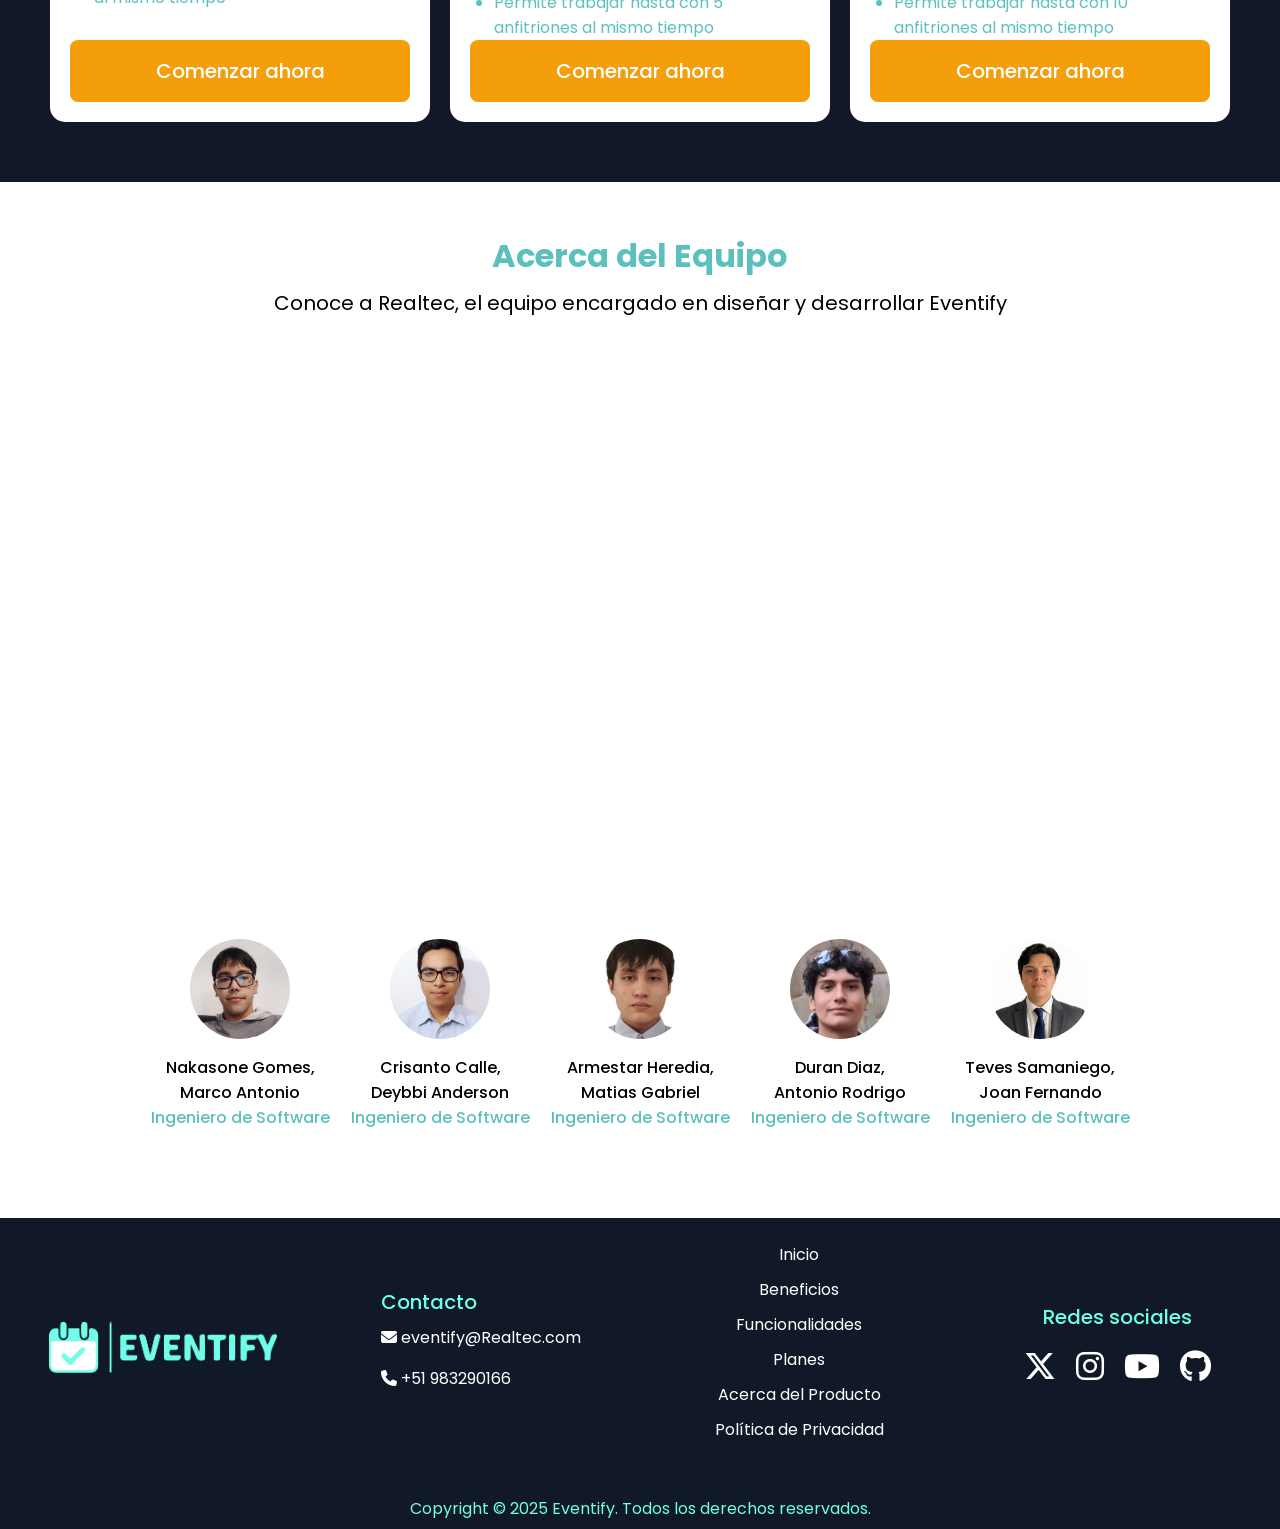
==== commit 83dad45c: "feat: add privacy policy page and footer link" ====
--- a/index.html
+++ b/index.html
@@ -224,6 +224,7 @@
                     <li><a href="#plans" data-i18n="header.plans"></a></li>
                     <li><a href="#about-the-team" data-i18n="header.our.team"></a></li>
                     <li><a href="#about-the-product" data-i18n="header.about.the.product"></a></li>
+                    <li><a href="./privacidad.html" data-i18n="footer.privacy"></a></li>
                 </ul>
             </div>
             <div class="footer-social-networks">
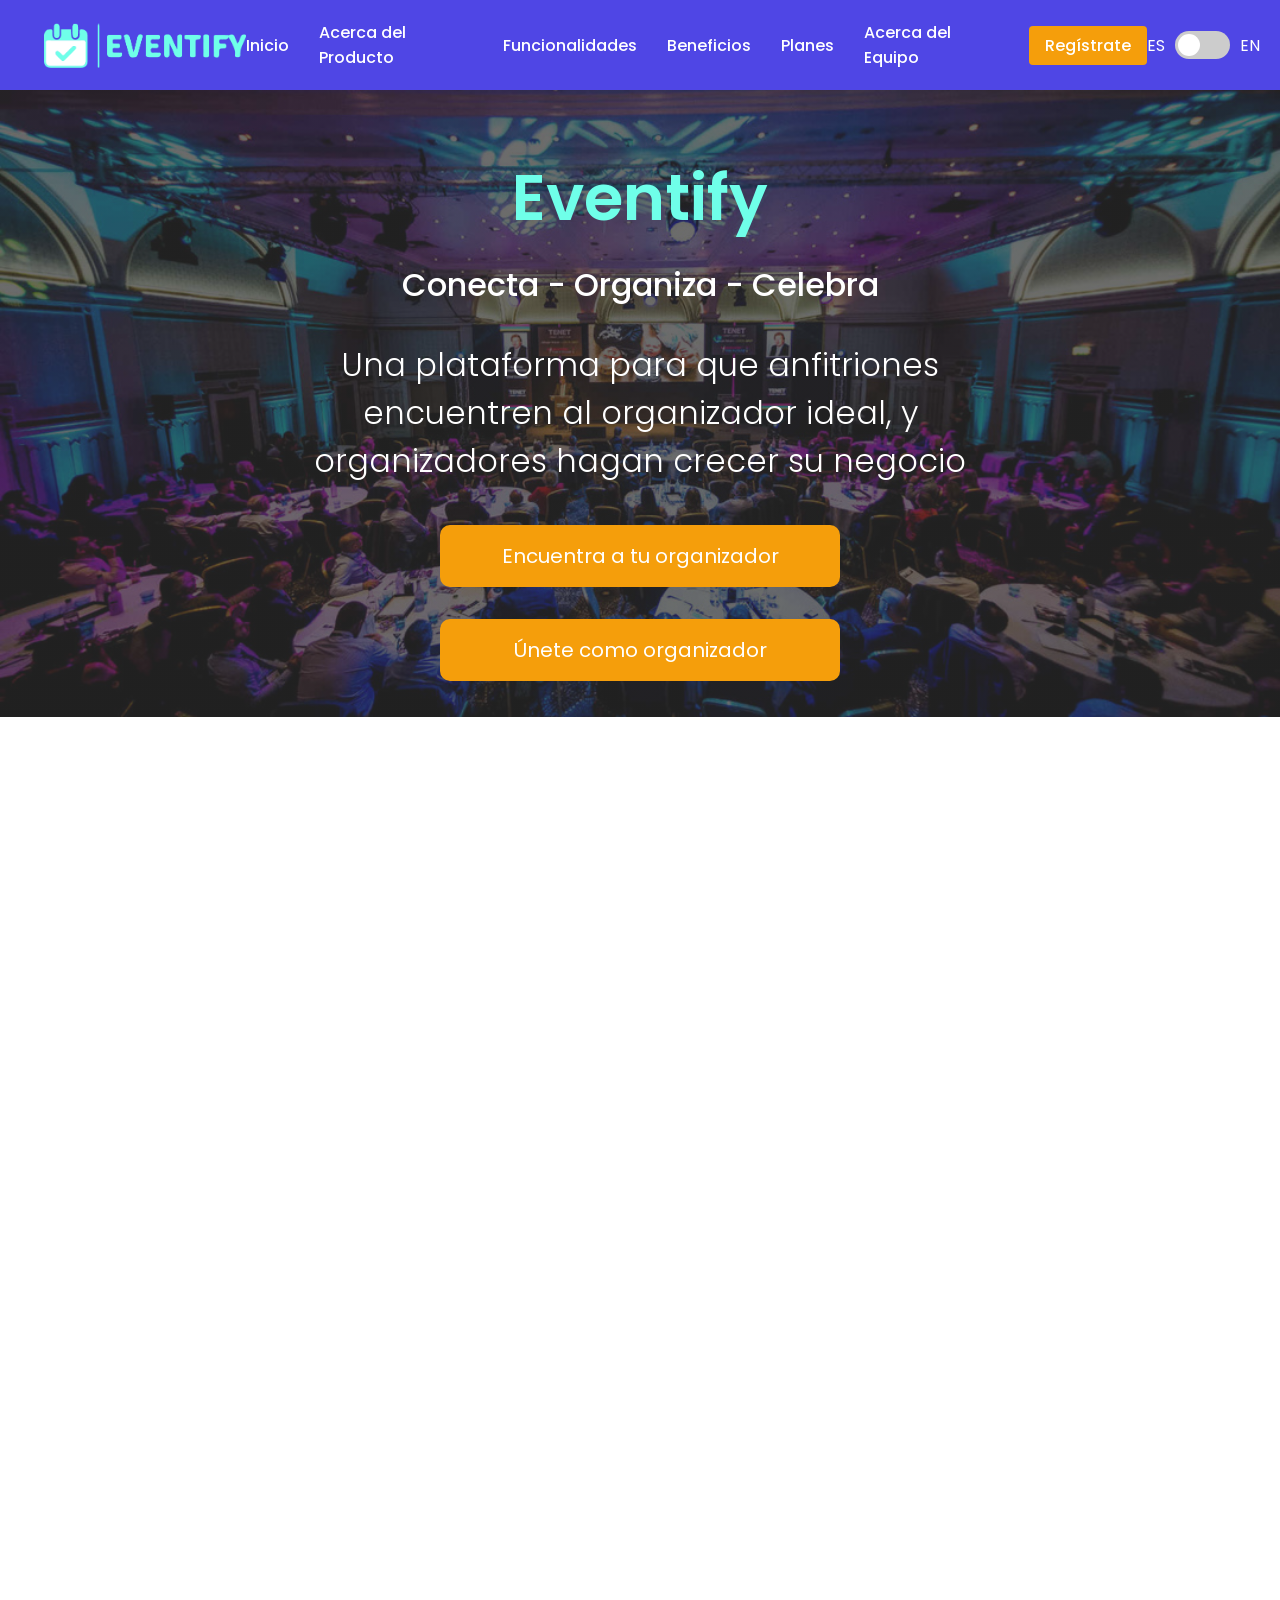
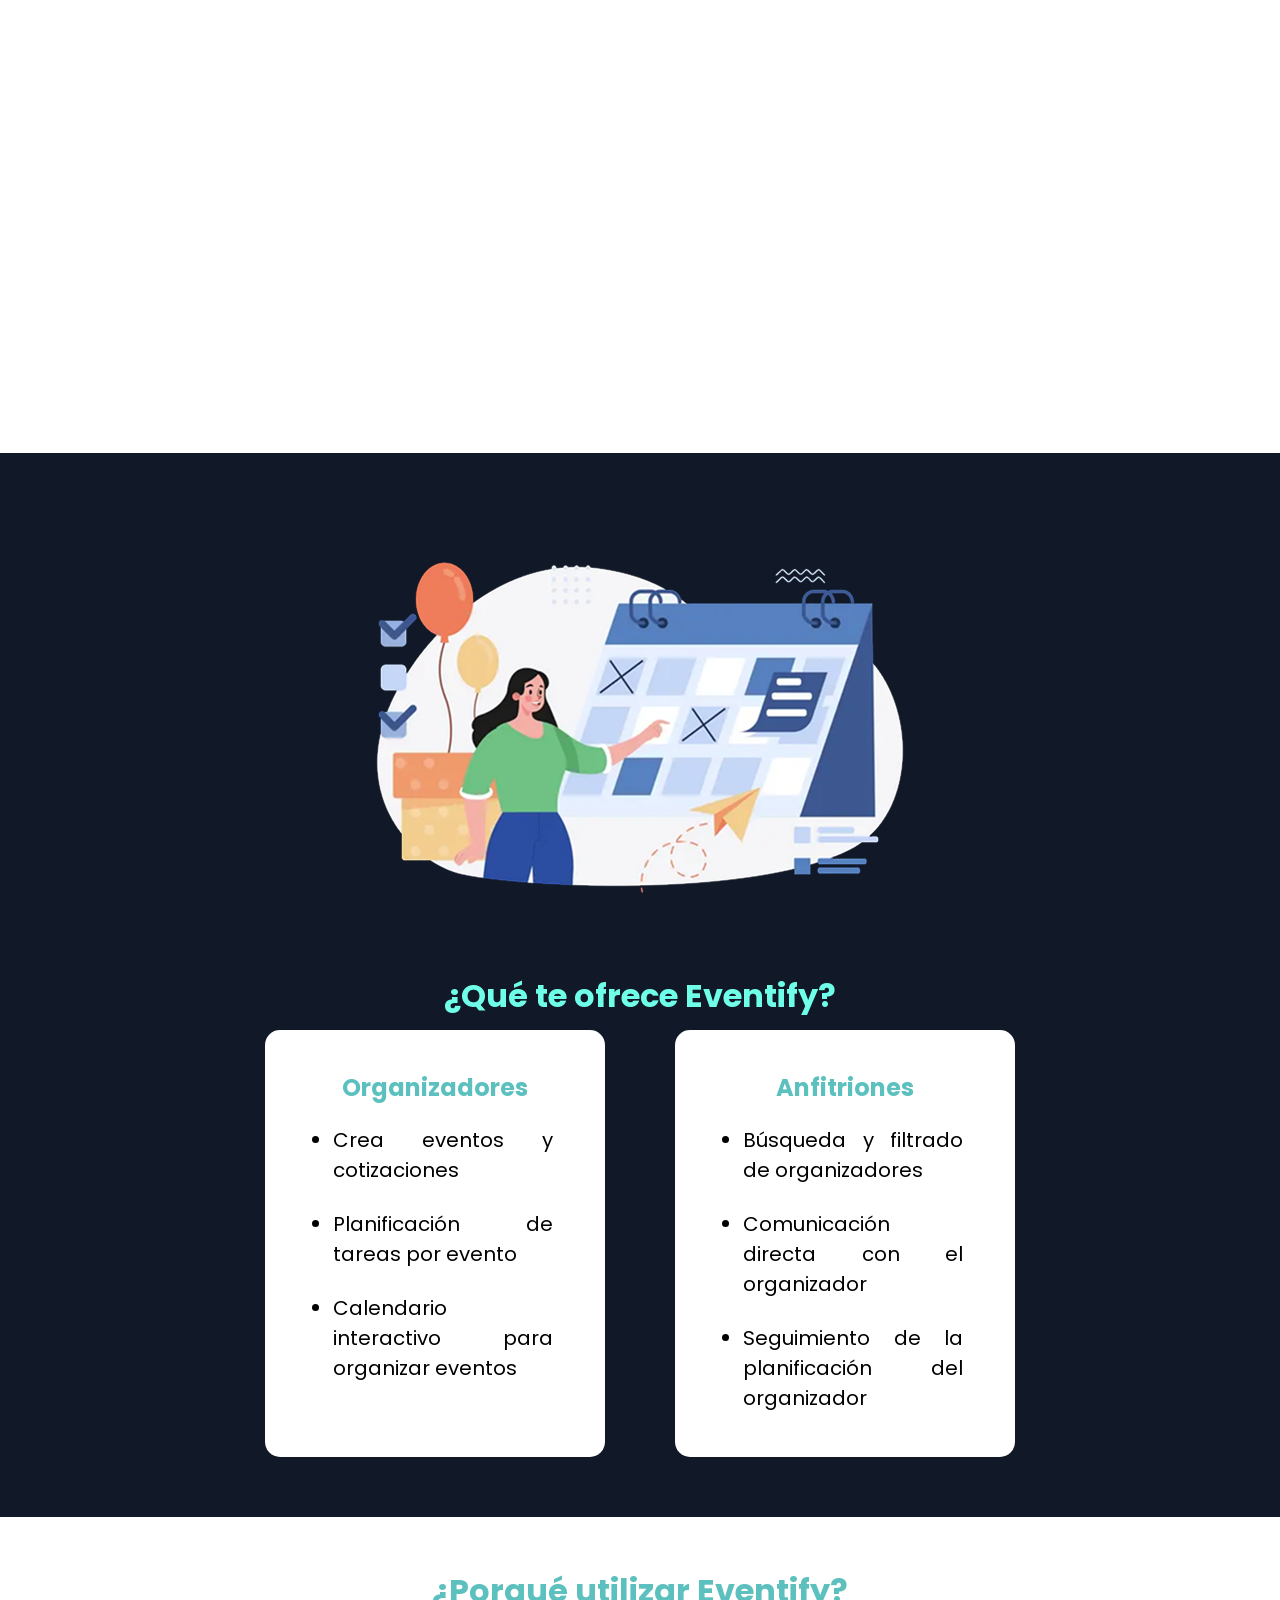
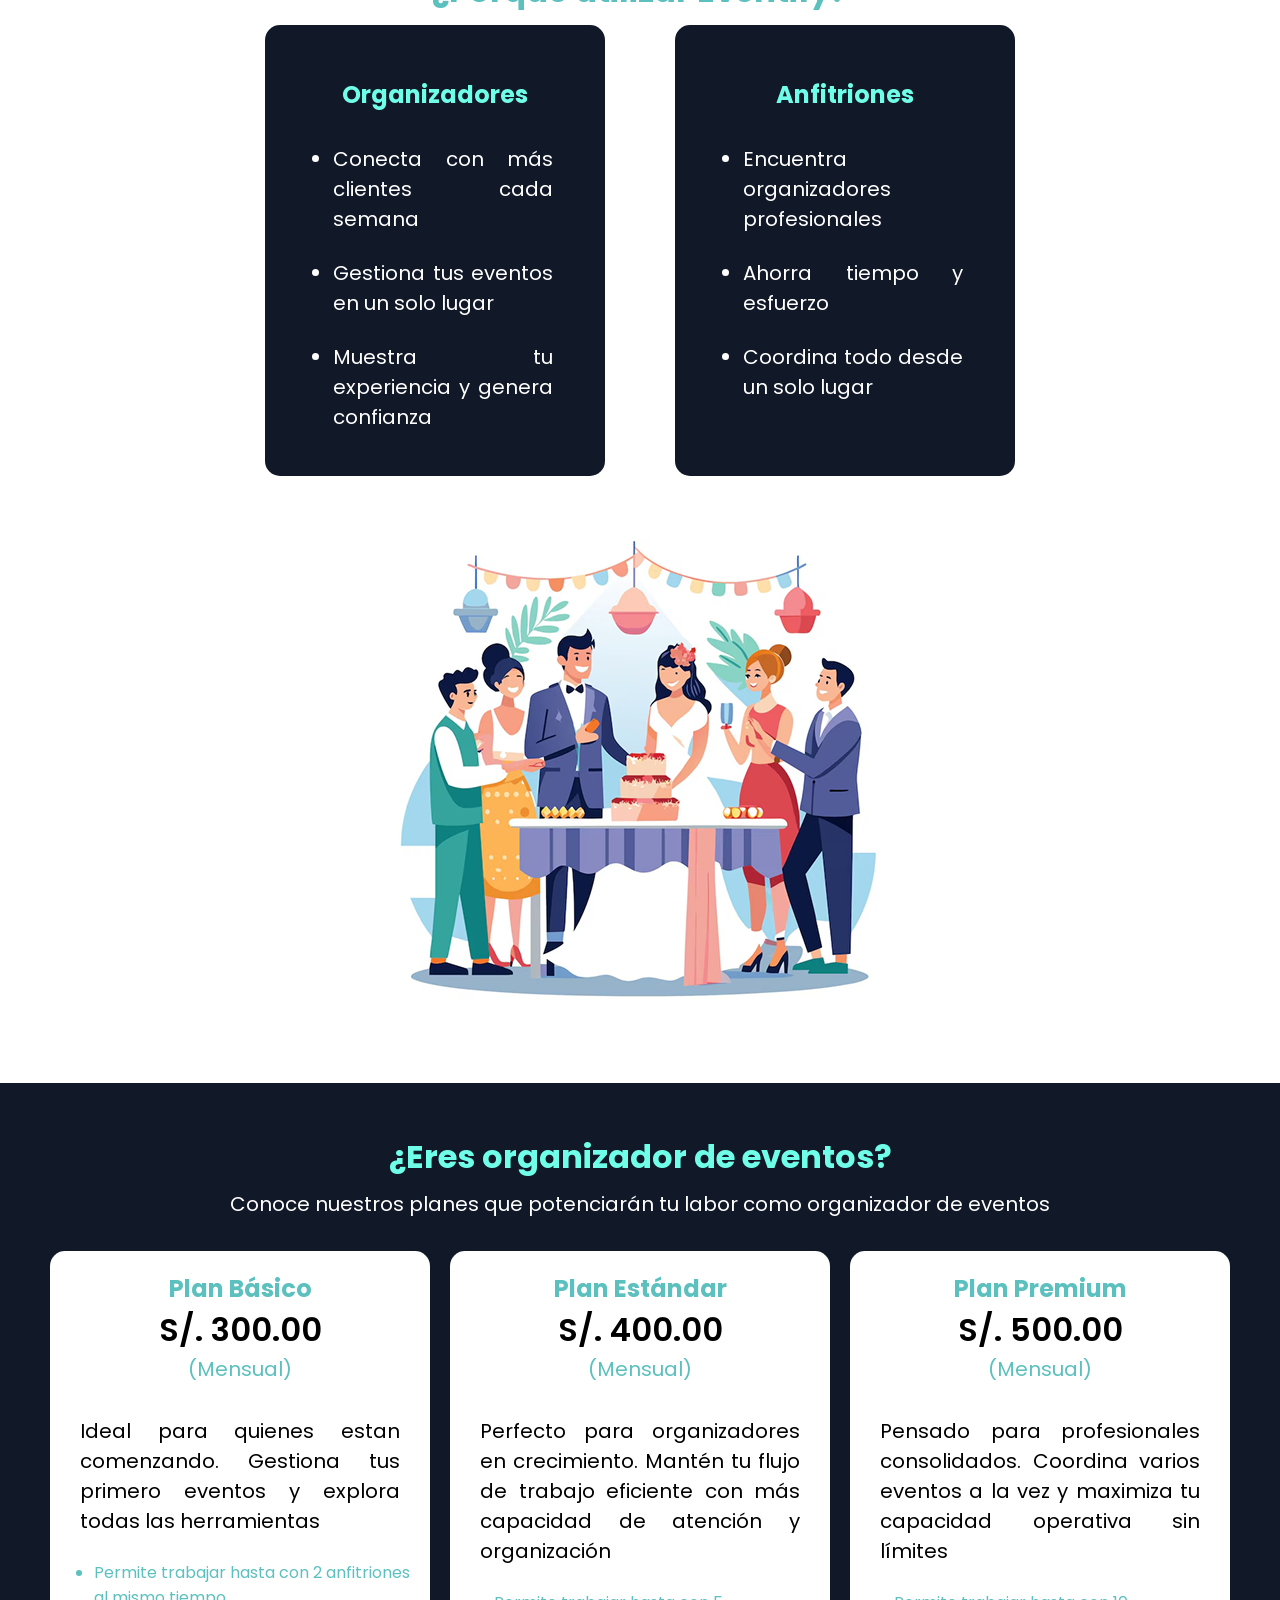
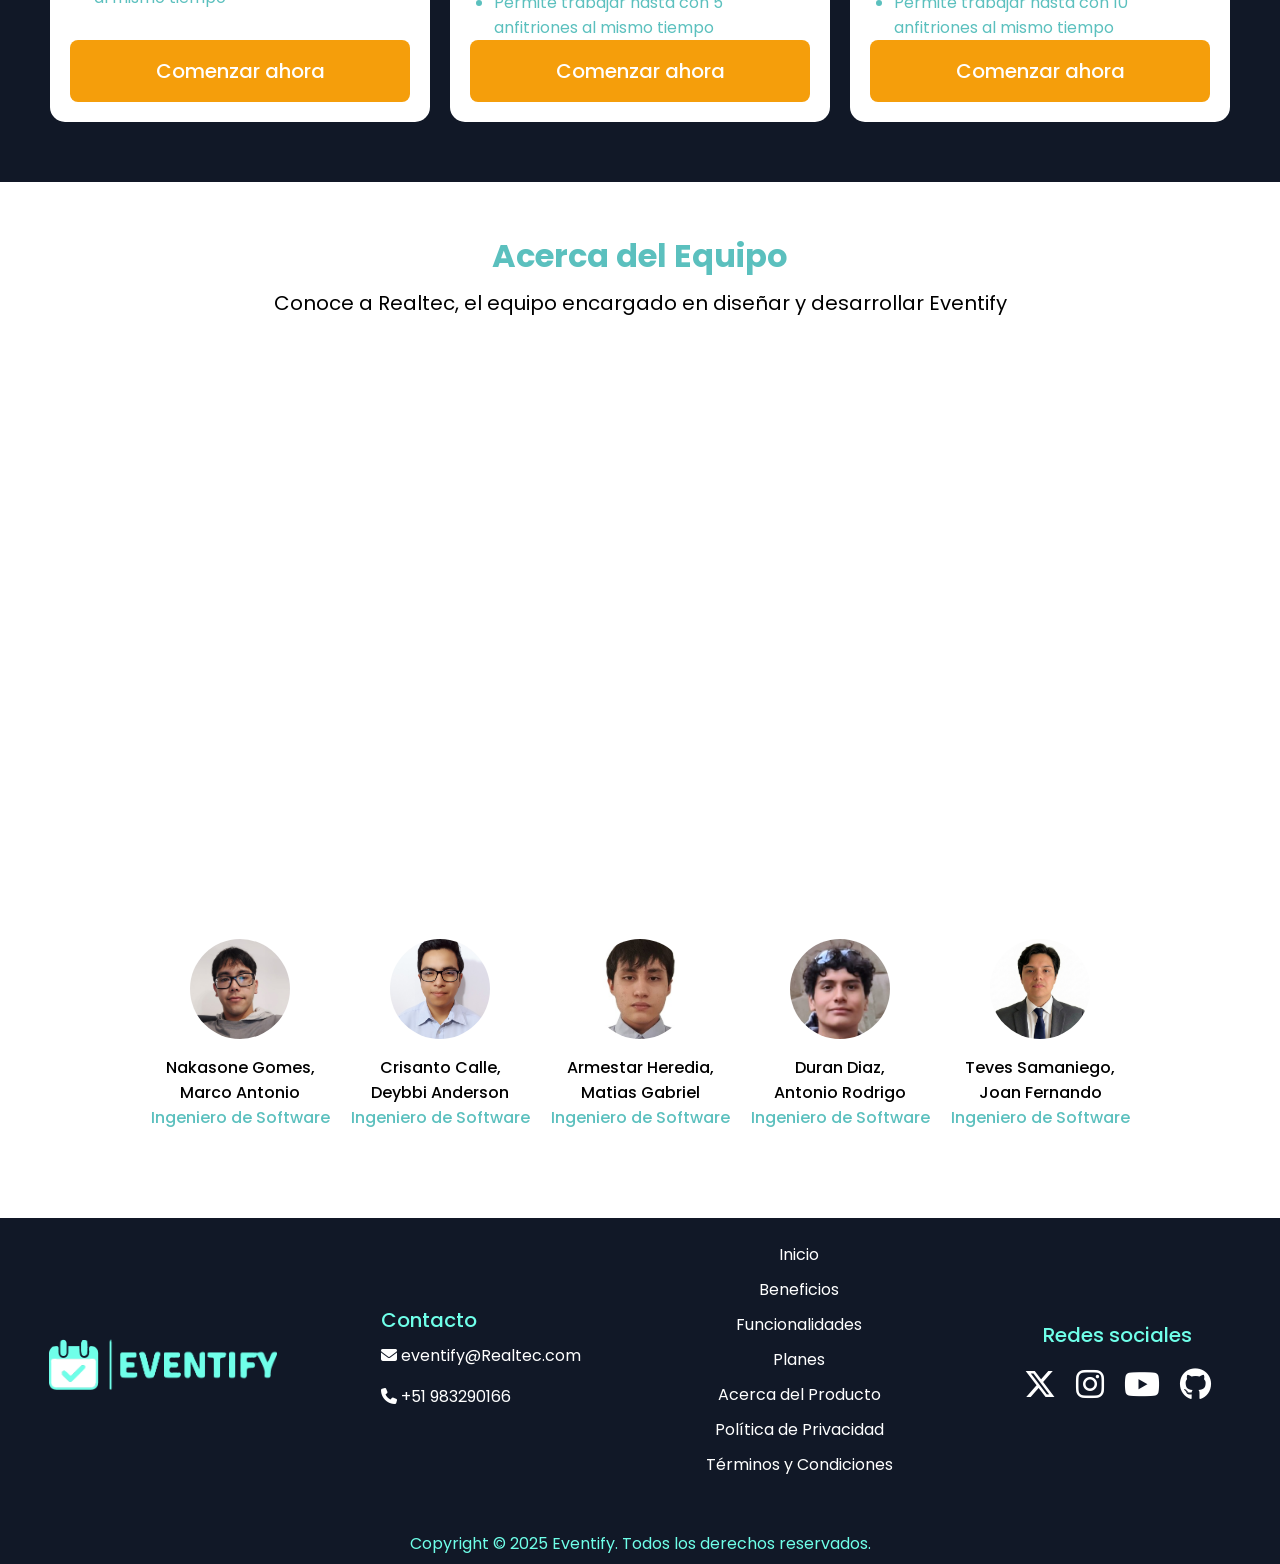
==== commit c4f7d8c5: "feat: add terms and conditions page and footer link" ====
--- a/index.html
+++ b/index.html
@@ -225,6 +225,7 @@
                     <li><a href="#about-the-team" data-i18n="header.our.team"></a></li>
                     <li><a href="#about-the-product" data-i18n="header.about.the.product"></a></li>
                     <li><a href="./privacidad.html" data-i18n="footer.privacy"></a></li>
+                    <li><a href="./terminoscondiciones.html" data-i18n="footer.terms"></a></li>
                 </ul>
             </div>
             <div class="footer-social-networks">
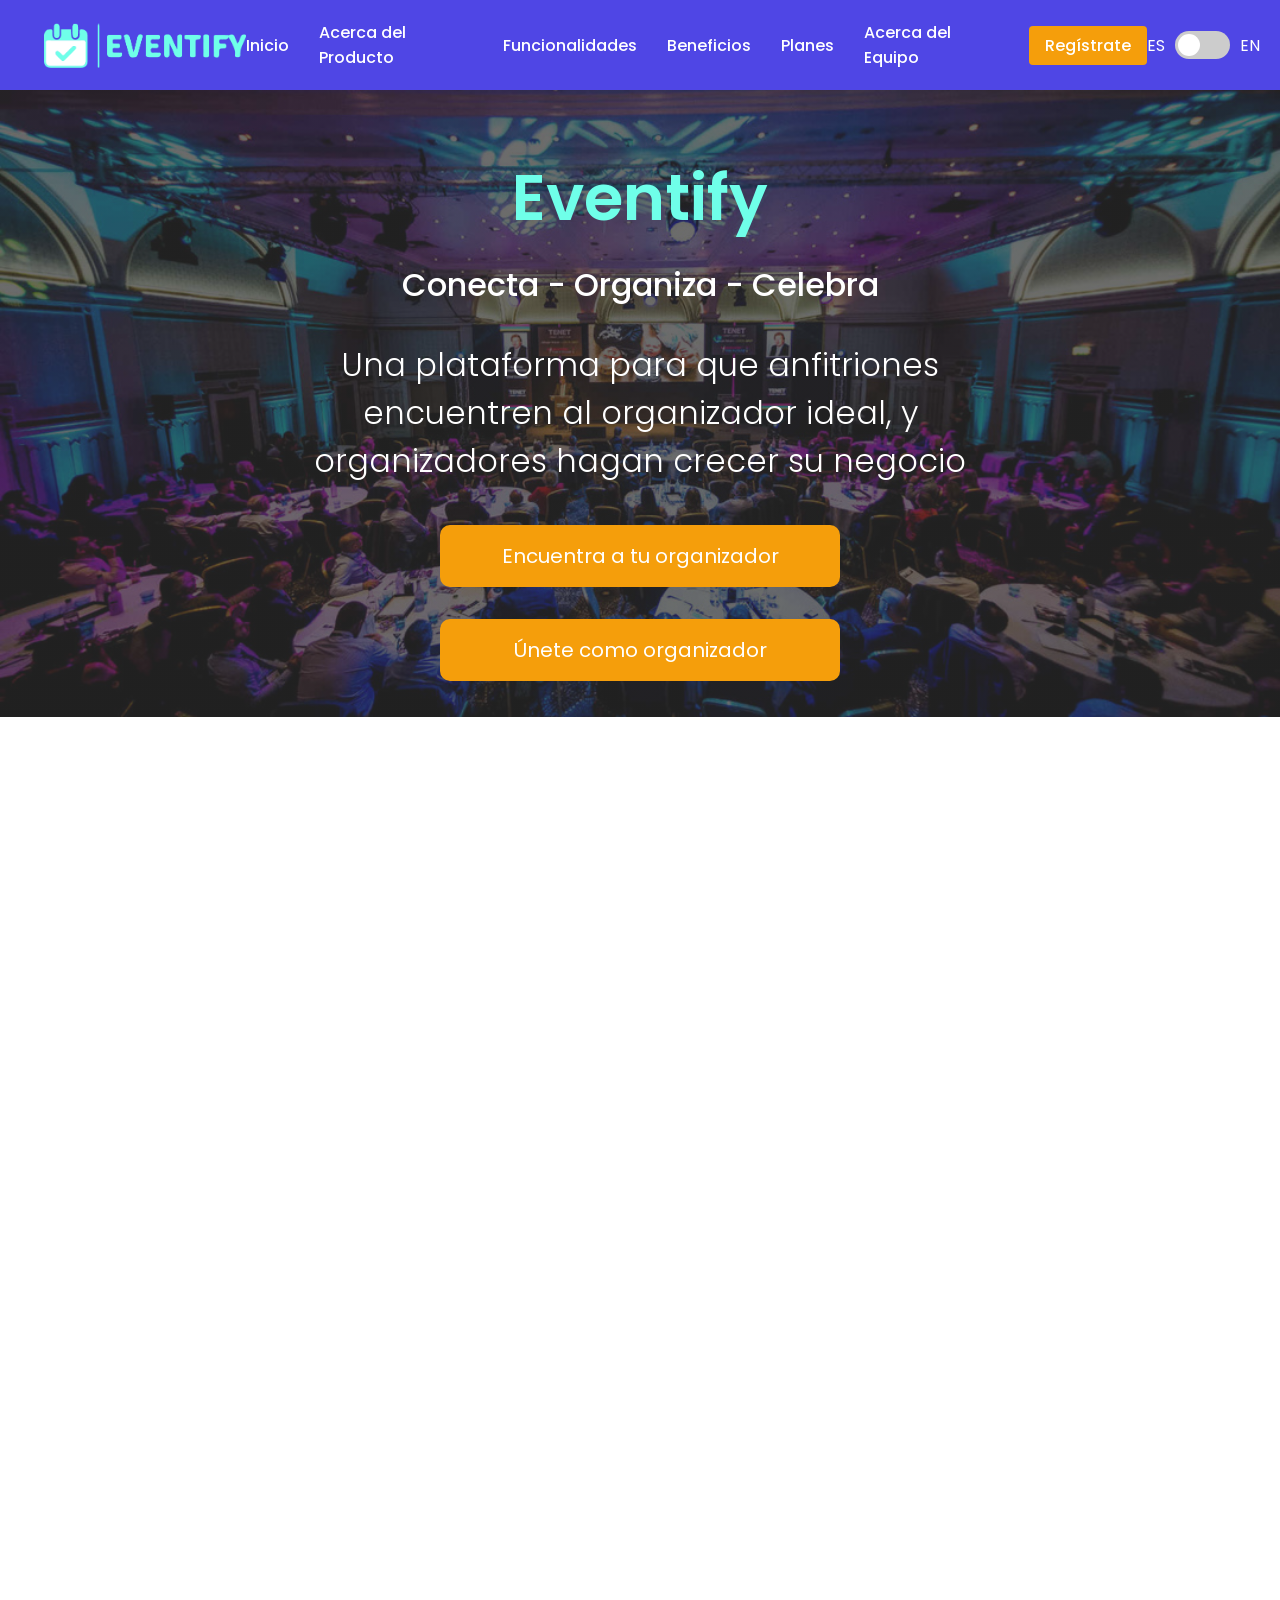
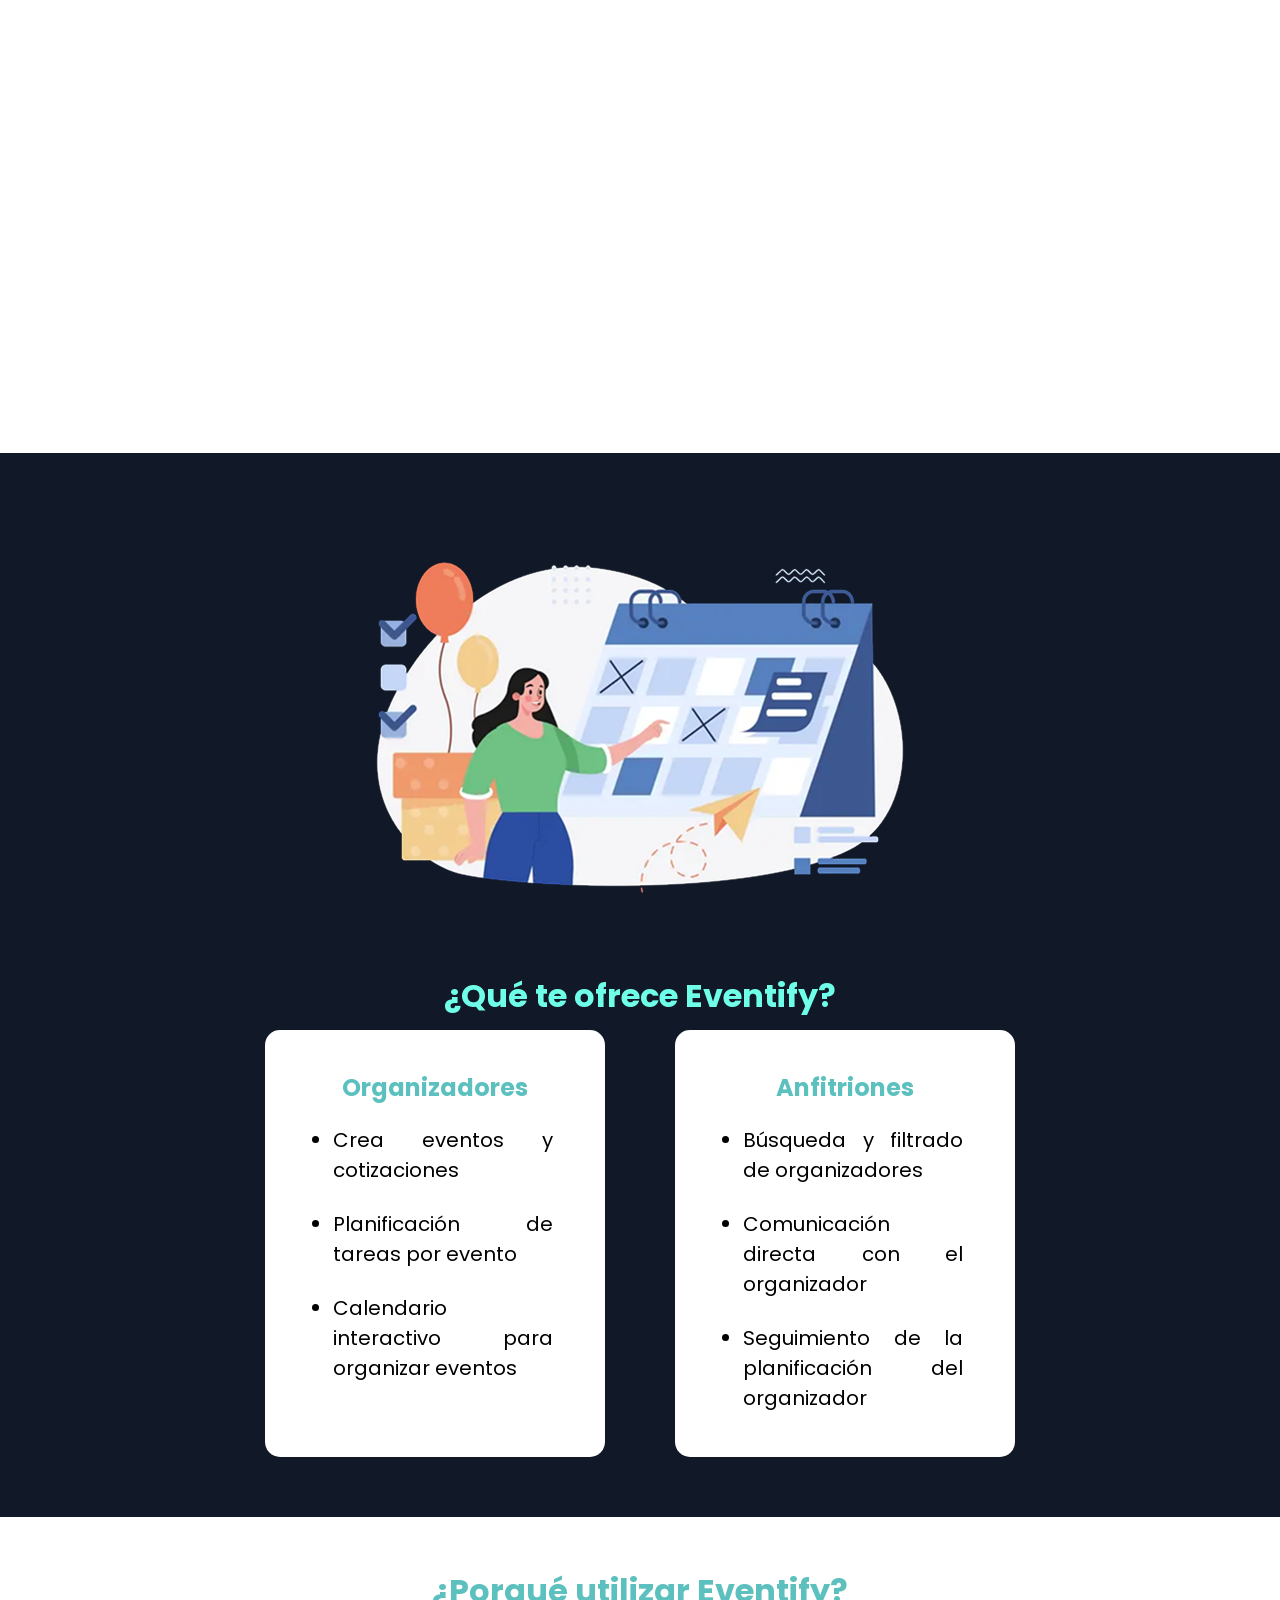
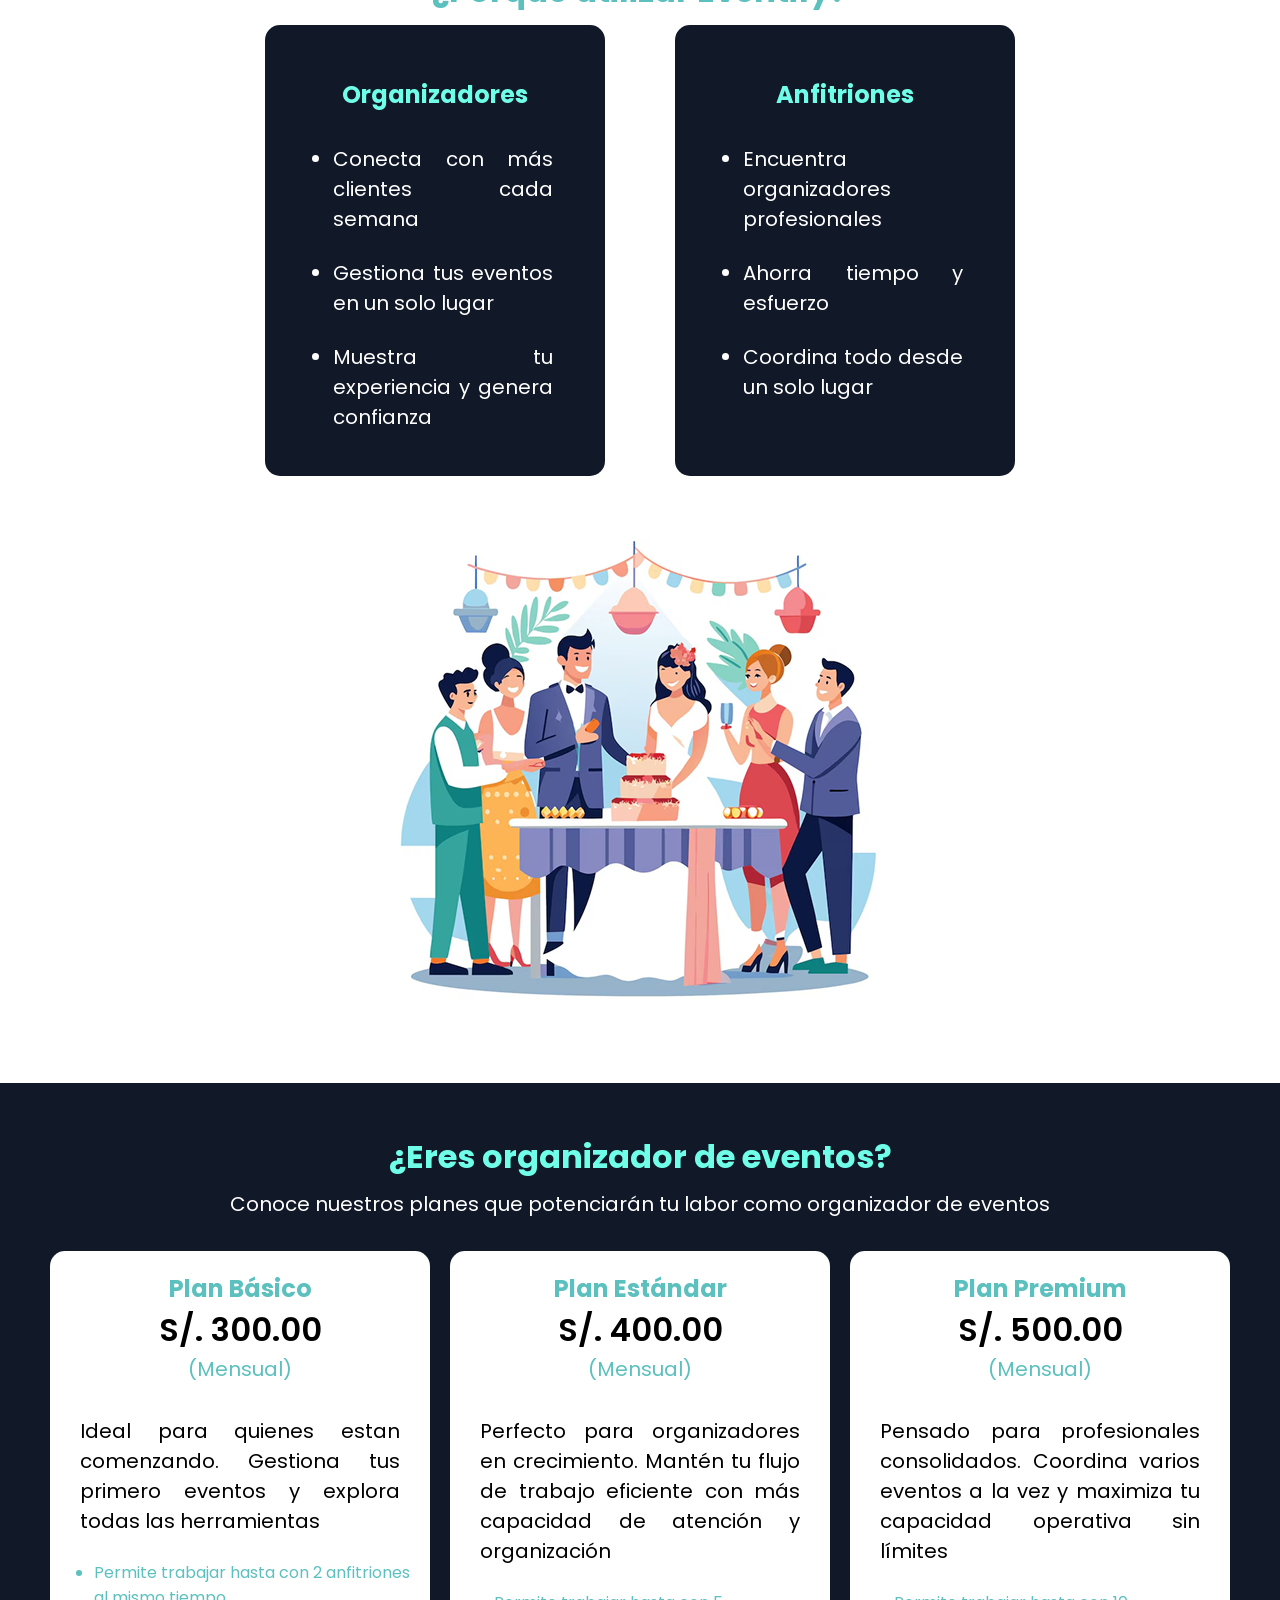
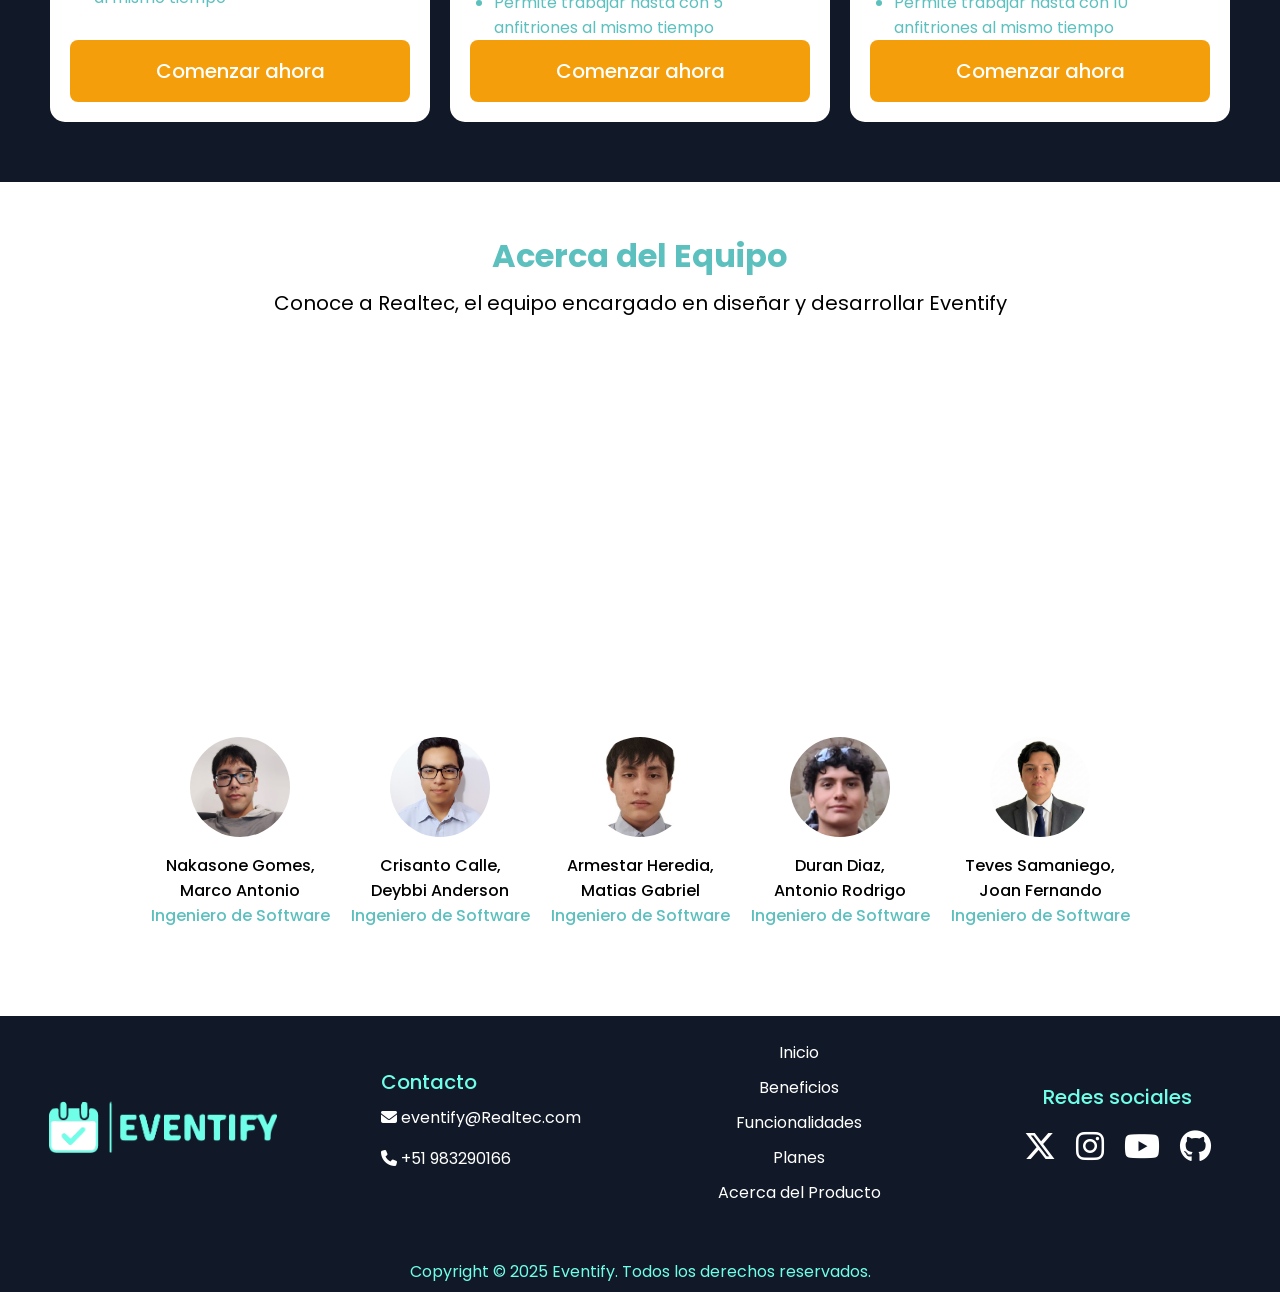
==== commit 48da4f5d: "feat: add link video about the team." ====
--- a/index.html
+++ b/index.html
@@ -173,10 +173,12 @@
         <h2 data-i18n="header.about.the.team"></h2>
         <h4 data-i18n="about.the.team.slogan"></h4>
         <div class="video-about-the-team">
-            <iframe src="https://www.youtube.com/embed/RmXh-lrJ9Nw?si=PjaC8JQPlI8Y3j-L" title="YouTube video player"
-                frameborder="0"
-                allow="accelerometer; autoplay; clipboard-write; encrypted-media; gyroscope; picture-in-picture; web-share"
-                referrerpolicy="strict-origin-when-cross-origin" allowfullscreen loading="lazy"></iframe>
+            <iframe width="640" height="360" src="https://www.youtube.com/embed/GXeCTr87mrI"
+                    title="Video About the team - Realtec"
+                    frameborder="0"
+                    allow="accelerometer; autoplay; clipboard-write; encrypted-media; gyroscope; picture-in-picture; web-share"
+                    referrerpolicy="strict-origin-when-cross-origin"
+                    allowfullscreen></iframe>
         </div>
         <div class="profile-list">
             <div class="profile-item">
@@ -224,8 +226,6 @@
                     <li><a href="#plans" data-i18n="header.plans"></a></li>
                     <li><a href="#about-the-team" data-i18n="header.our.team"></a></li>
                     <li><a href="#about-the-product" data-i18n="header.about.the.product"></a></li>
-                    <li><a href="./privacidad.html" data-i18n="footer.privacy"></a></li>
-                    <li><a href="./terminoscondiciones.html" data-i18n="footer.terms"></a></li>
                 </ul>
             </div>
             <div class="footer-social-networks">
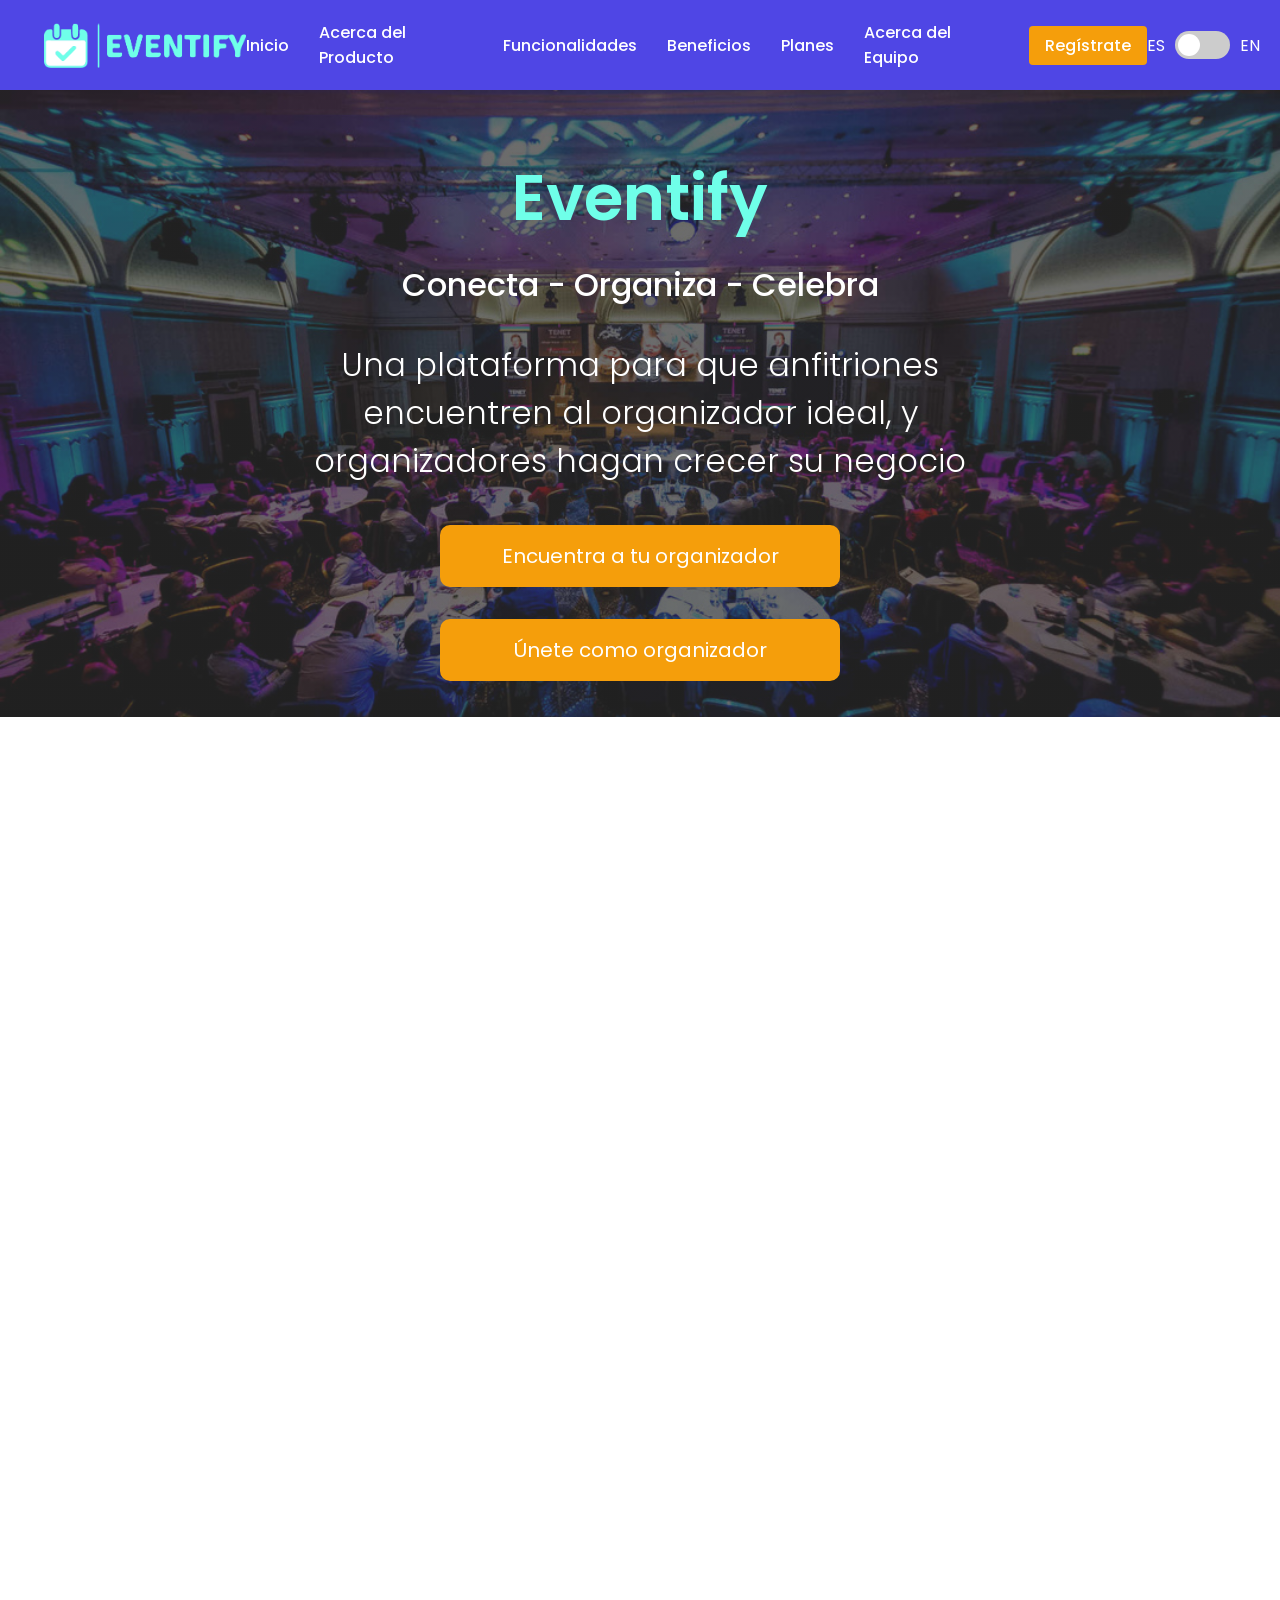
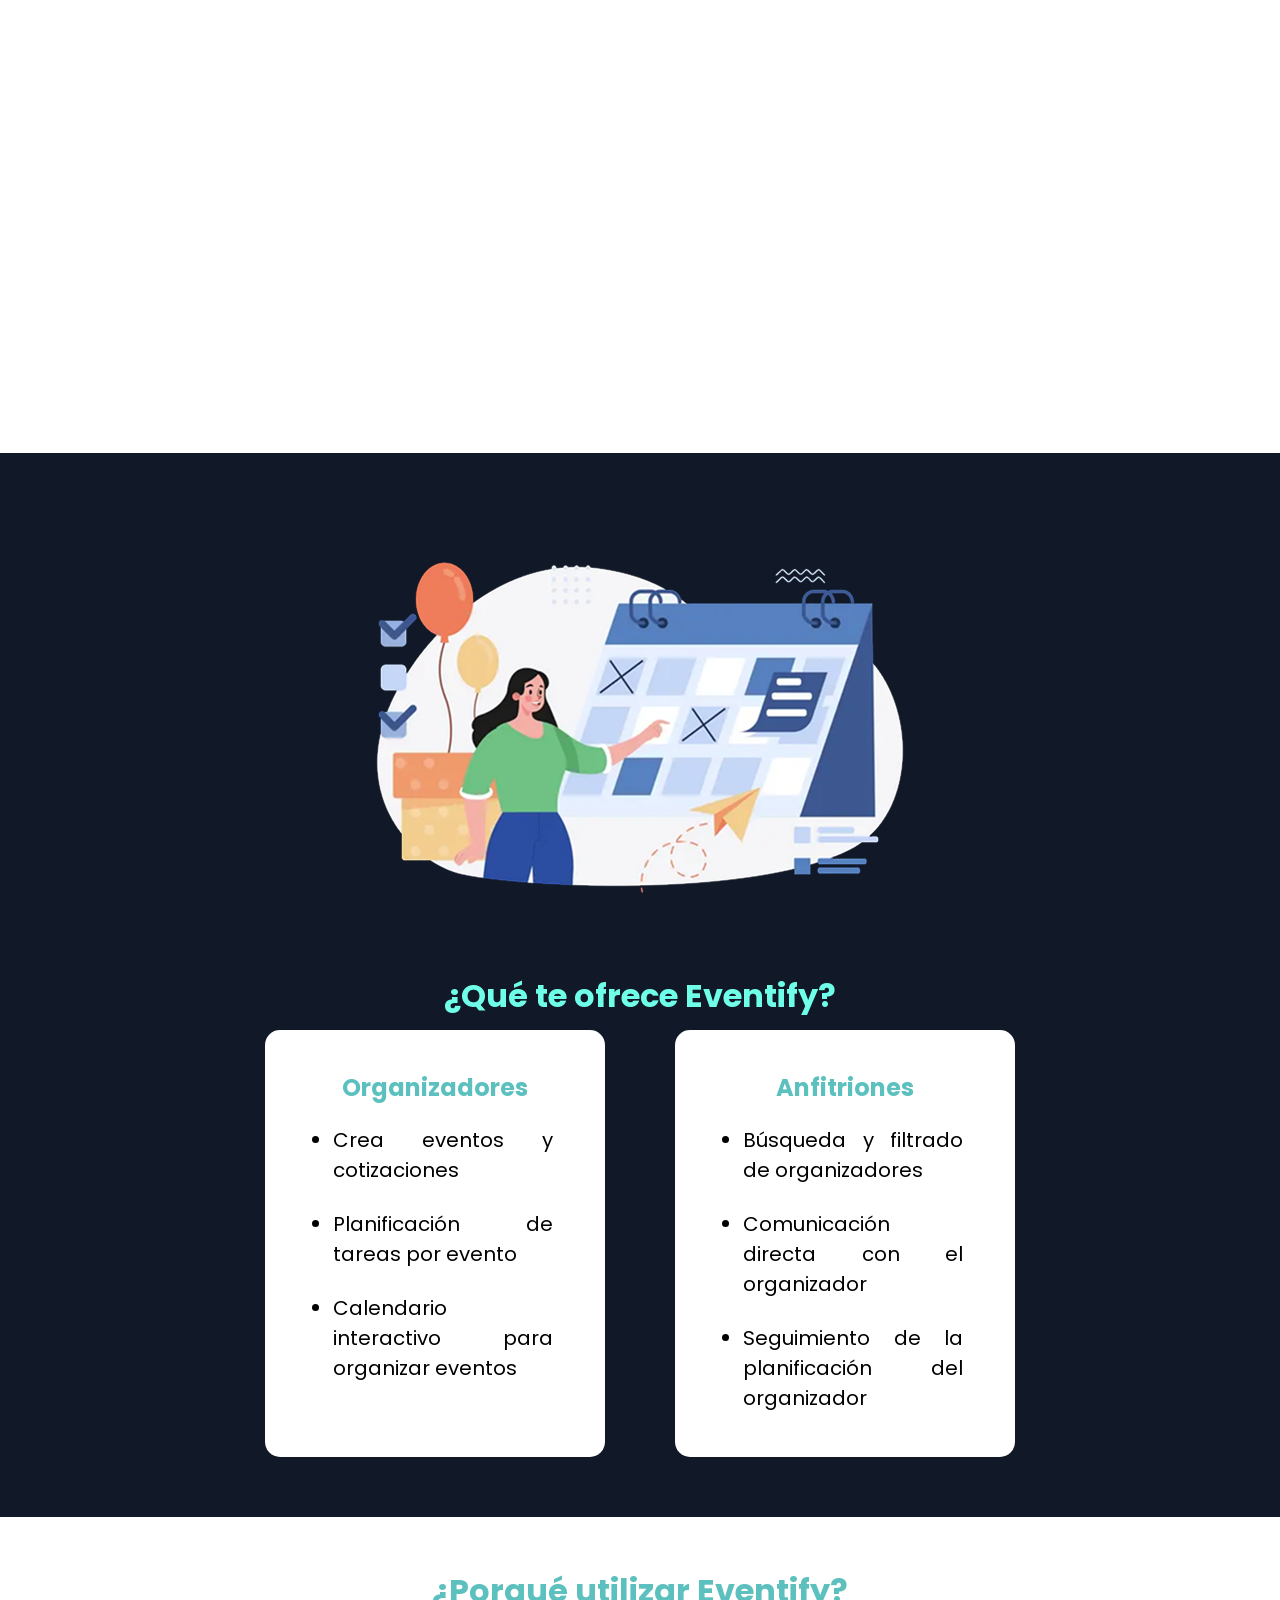
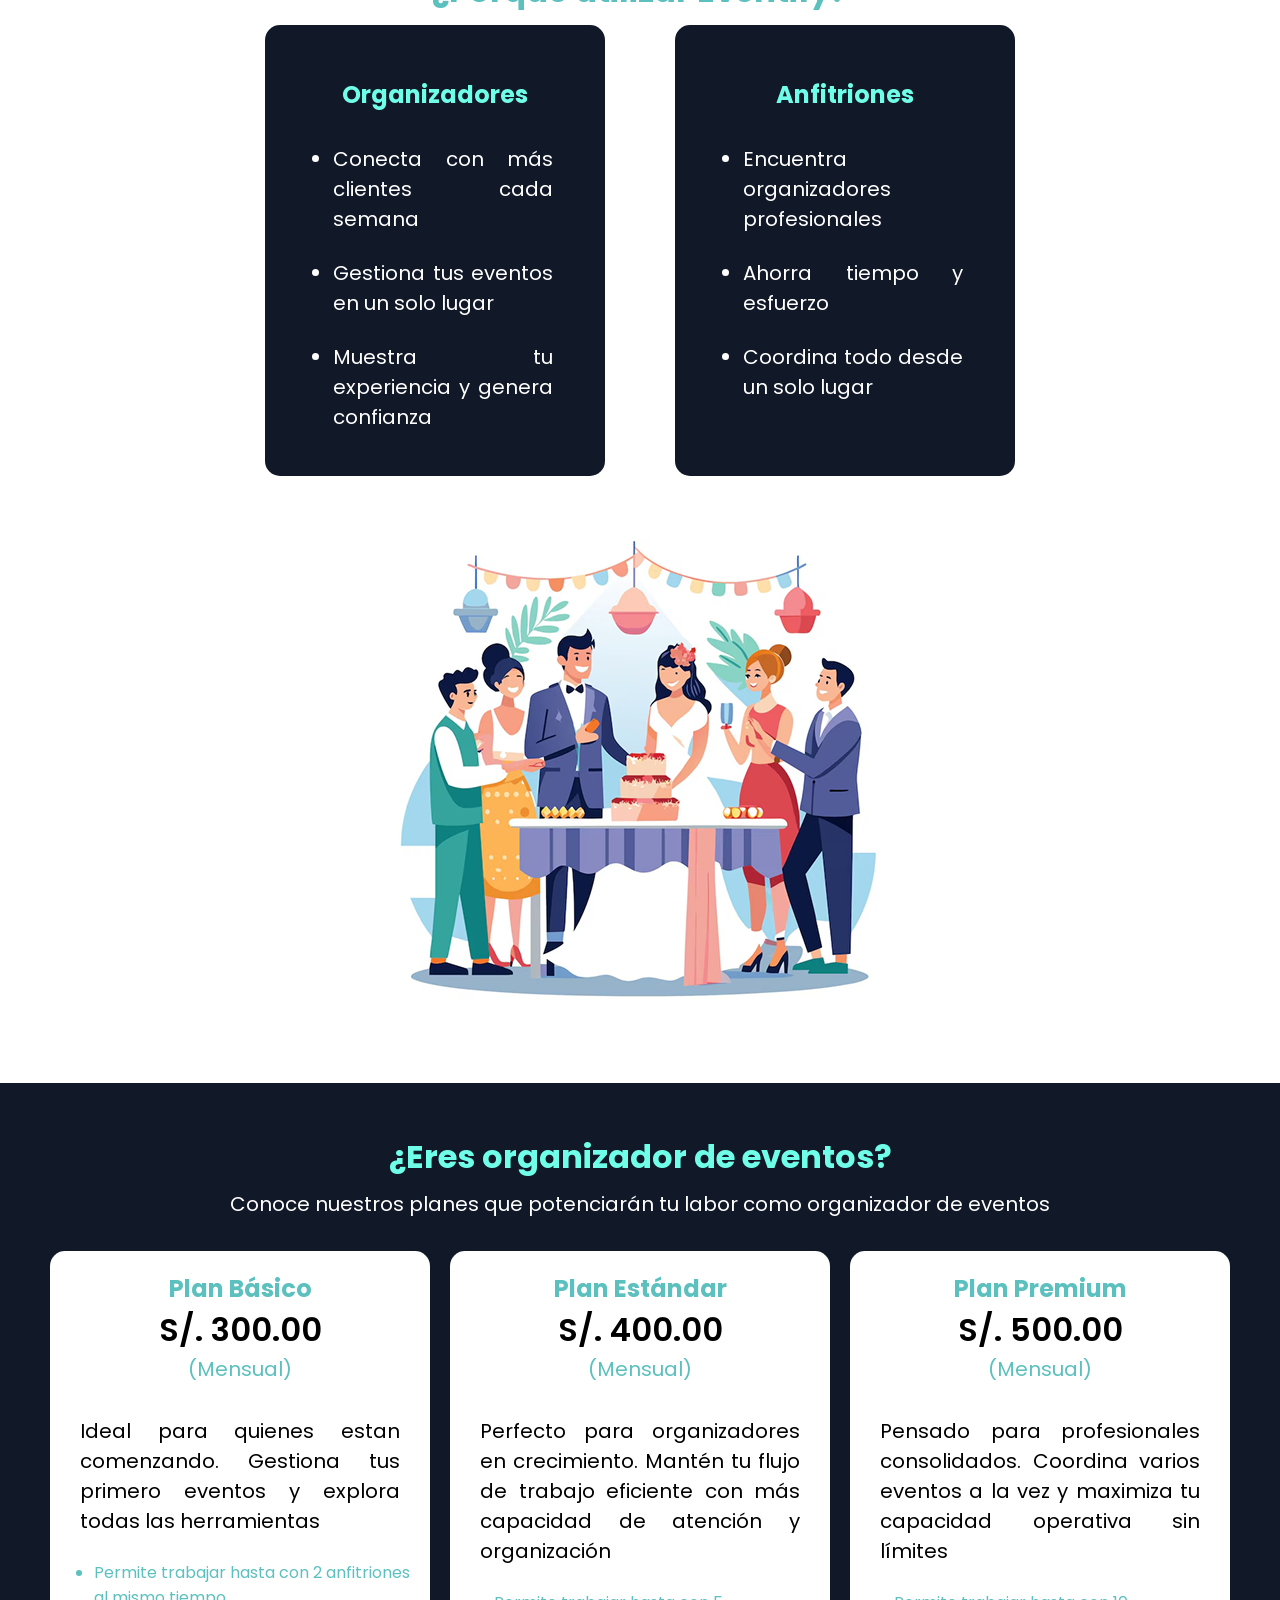
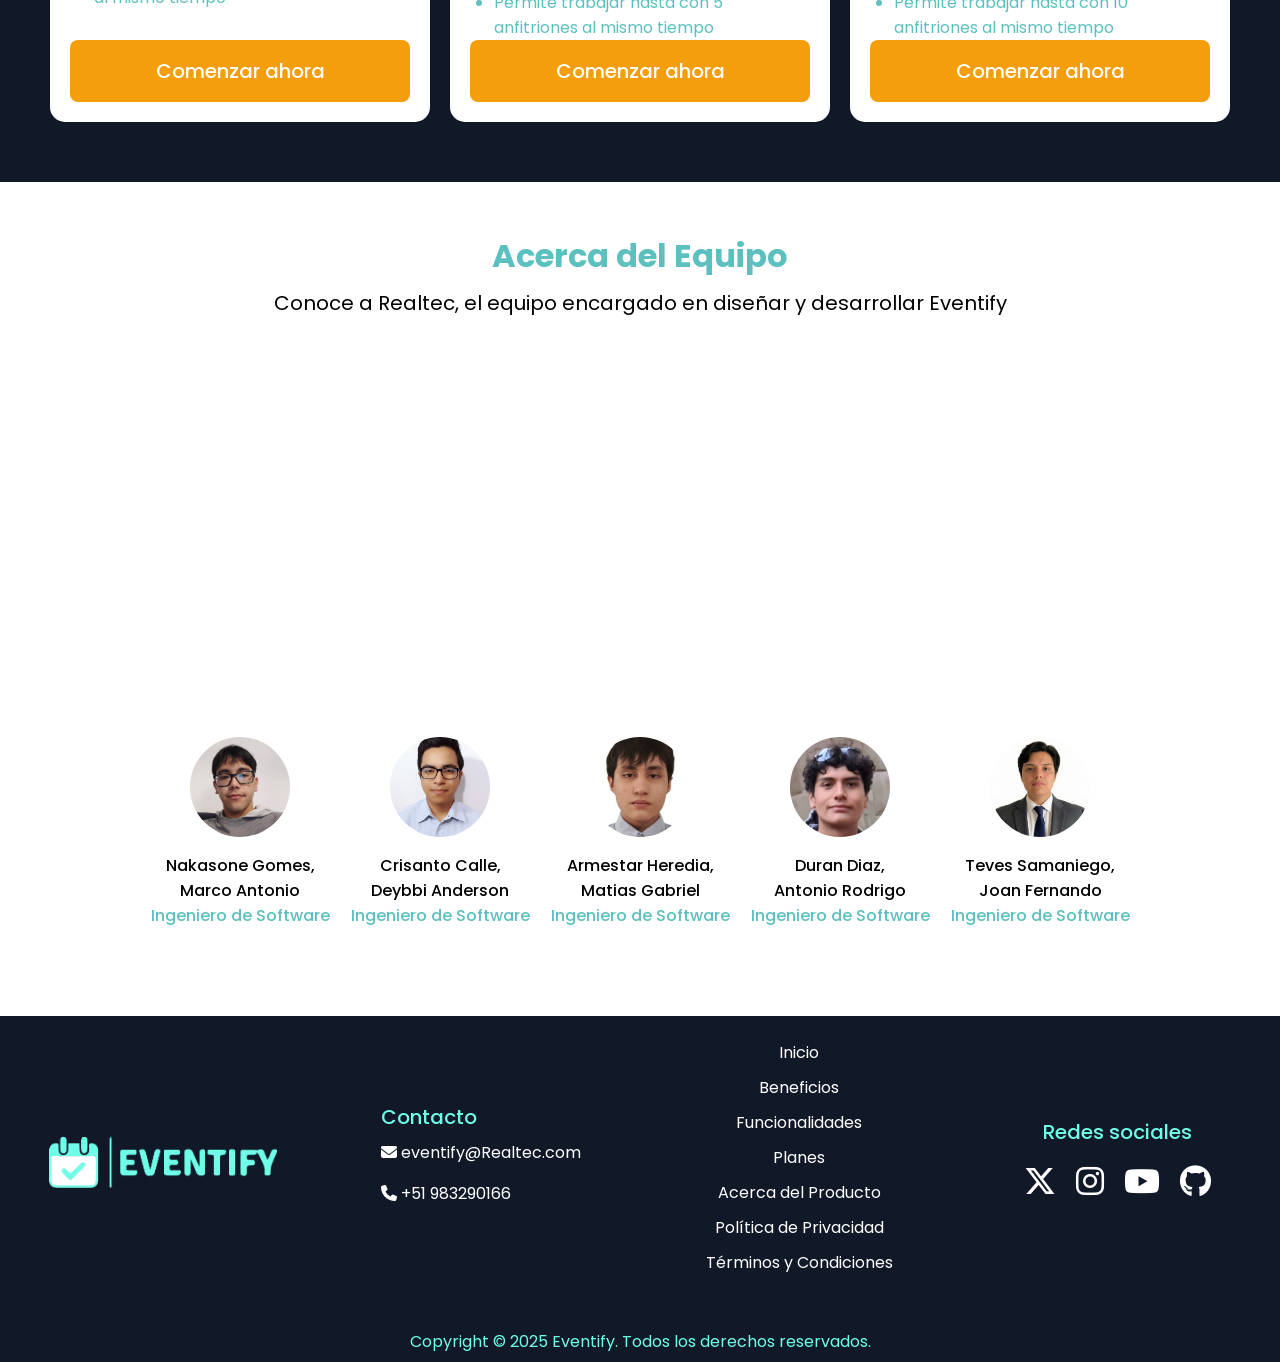
==== commit 4b5ddc35: "Merge remote-tracking branch 'origin/main'" ====
--- a/index.html
+++ b/index.html
@@ -226,6 +226,8 @@
                     <li><a href="#plans" data-i18n="header.plans"></a></li>
                     <li><a href="#about-the-team" data-i18n="header.our.team"></a></li>
                     <li><a href="#about-the-product" data-i18n="header.about.the.product"></a></li>
+                    <li><a href="./privacidad.html" data-i18n="footer.privacy"></a></li>
+                    <li><a href="./terminoscondiciones.html" data-i18n="footer.terms"></a></li>
                 </ul>
             </div>
             <div class="footer-social-networks">
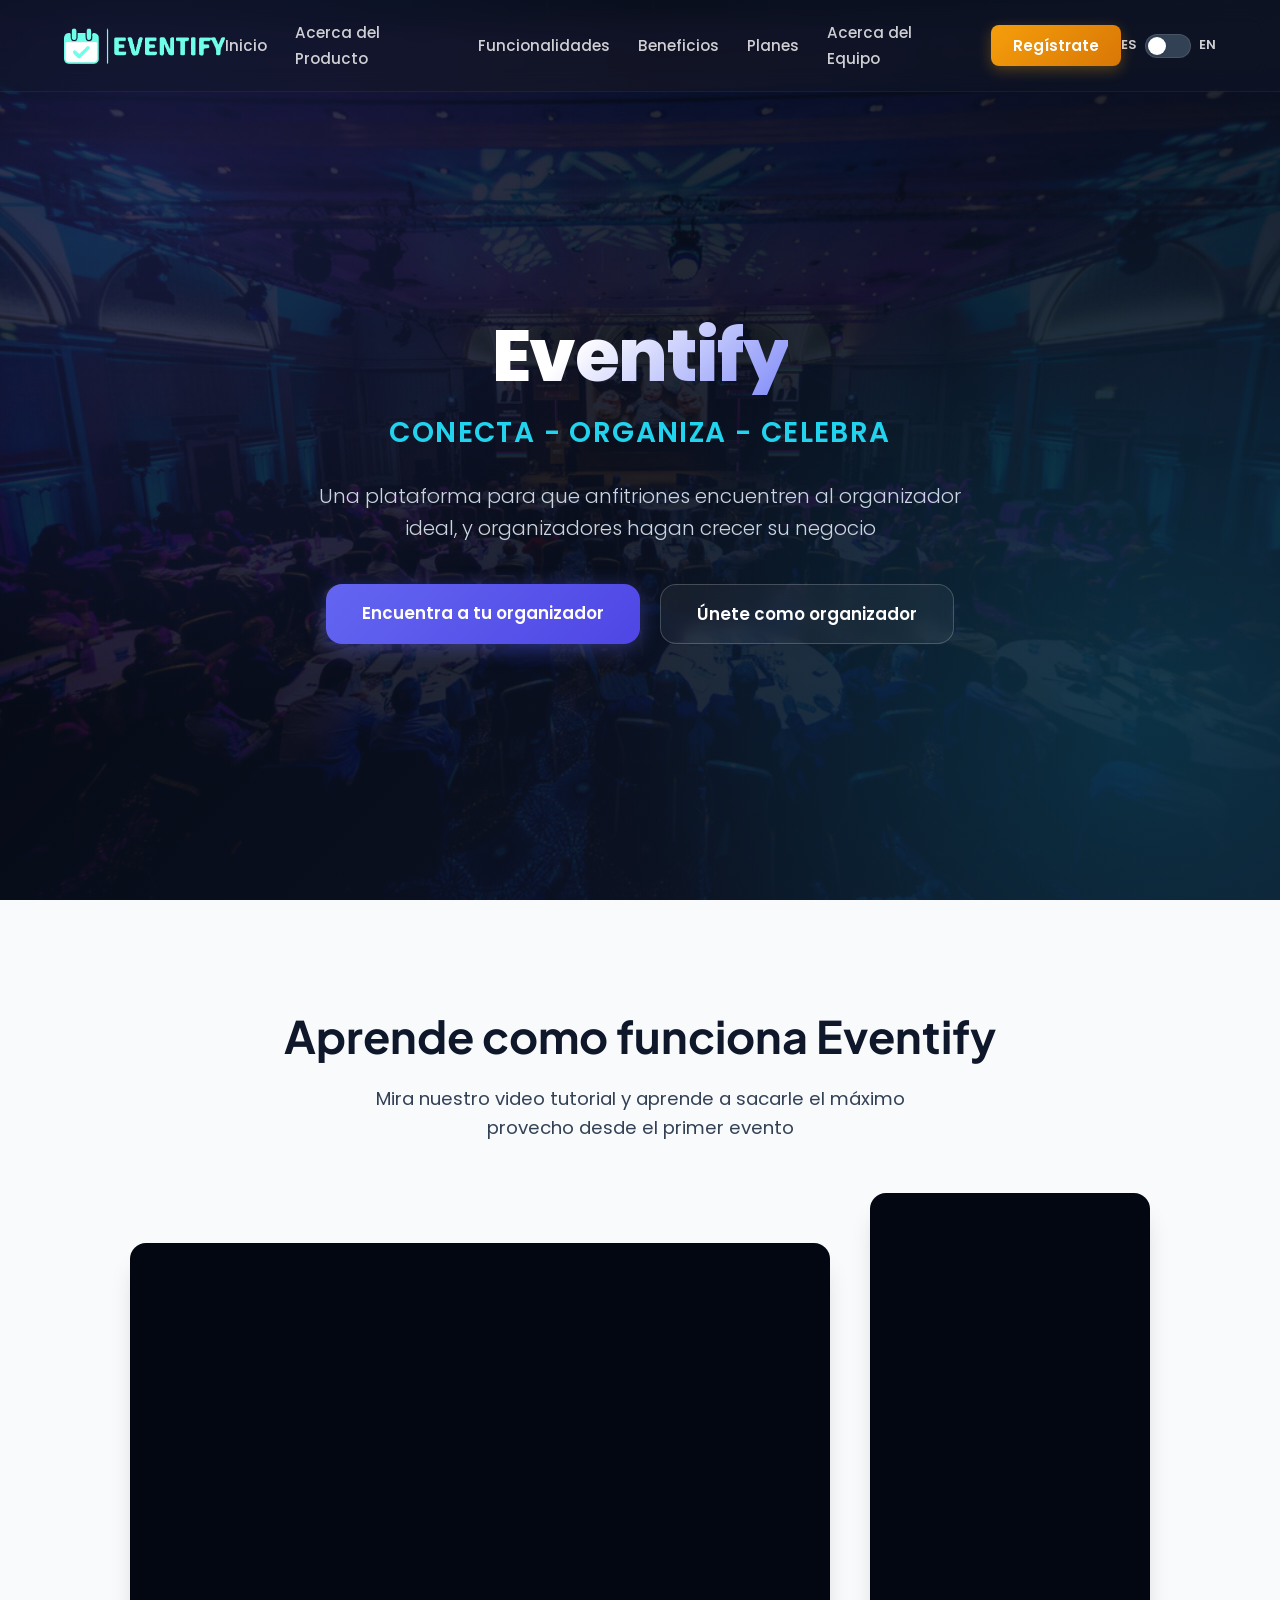
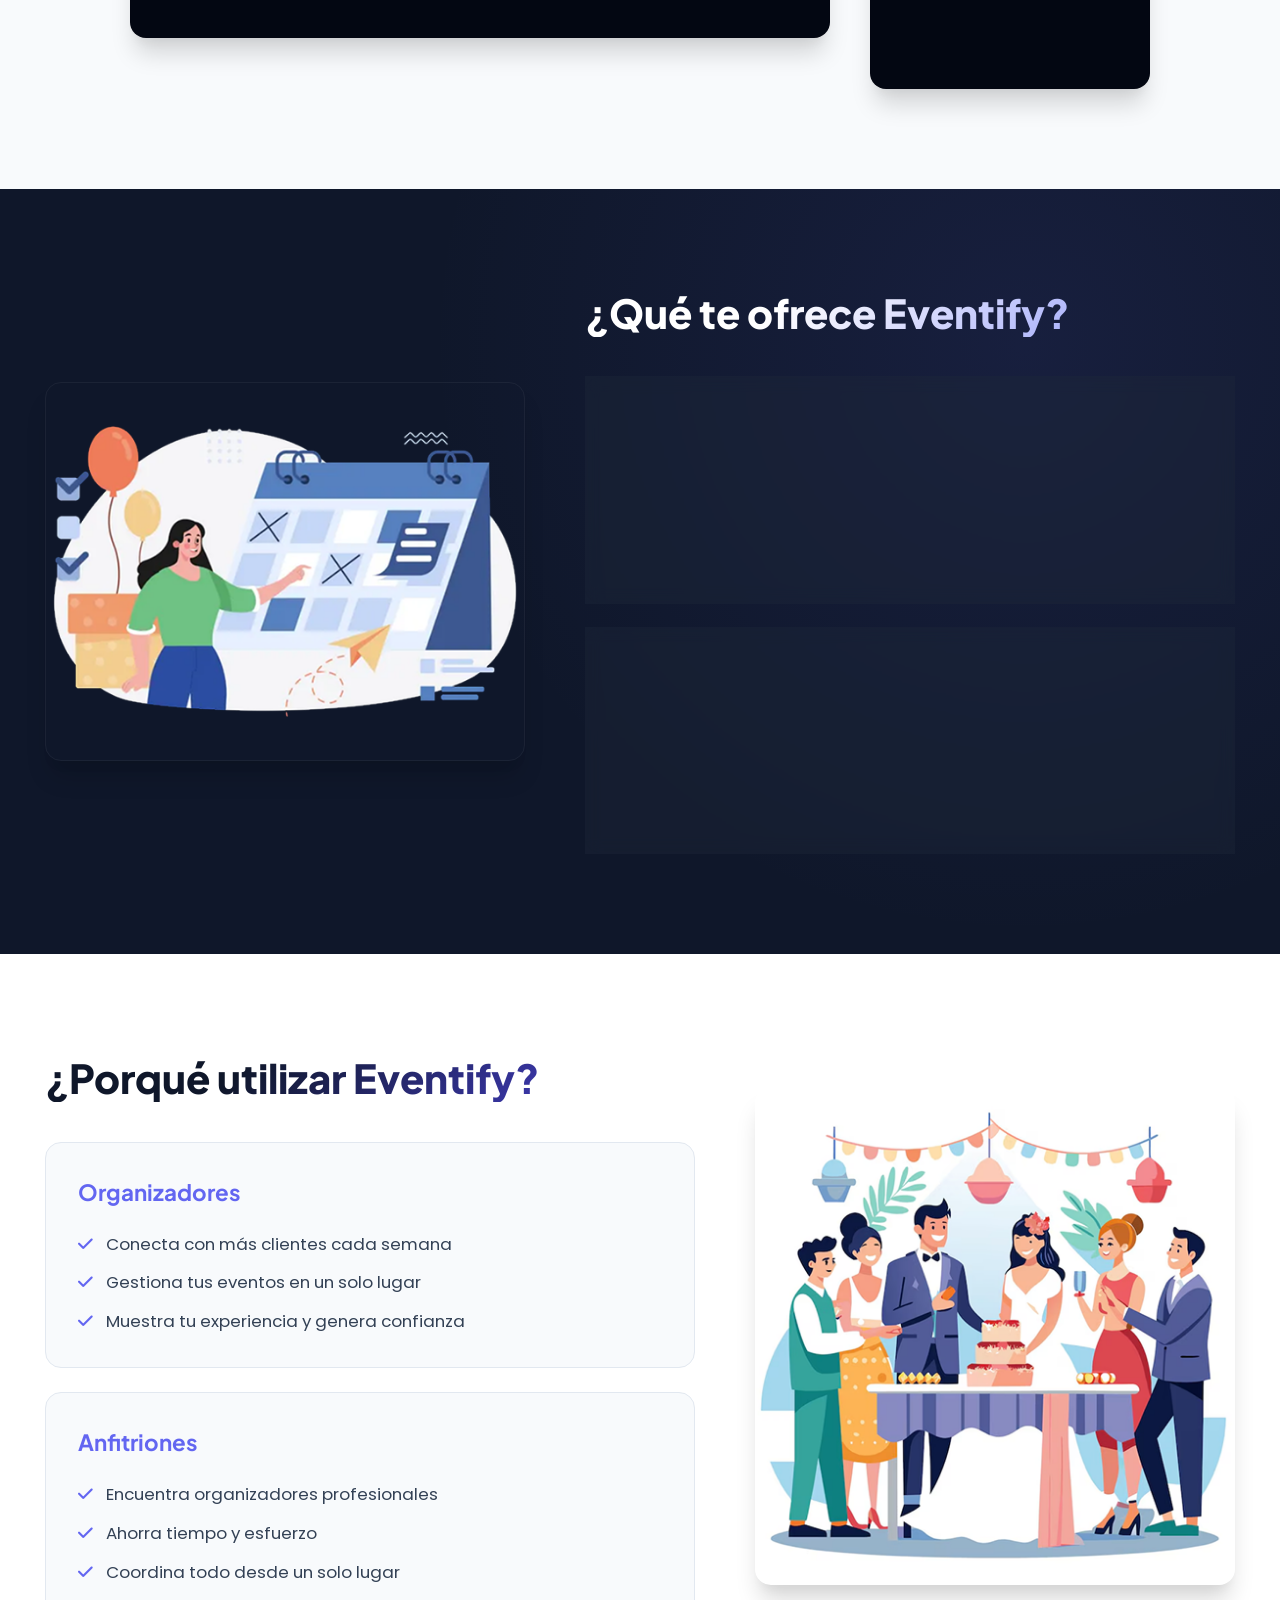
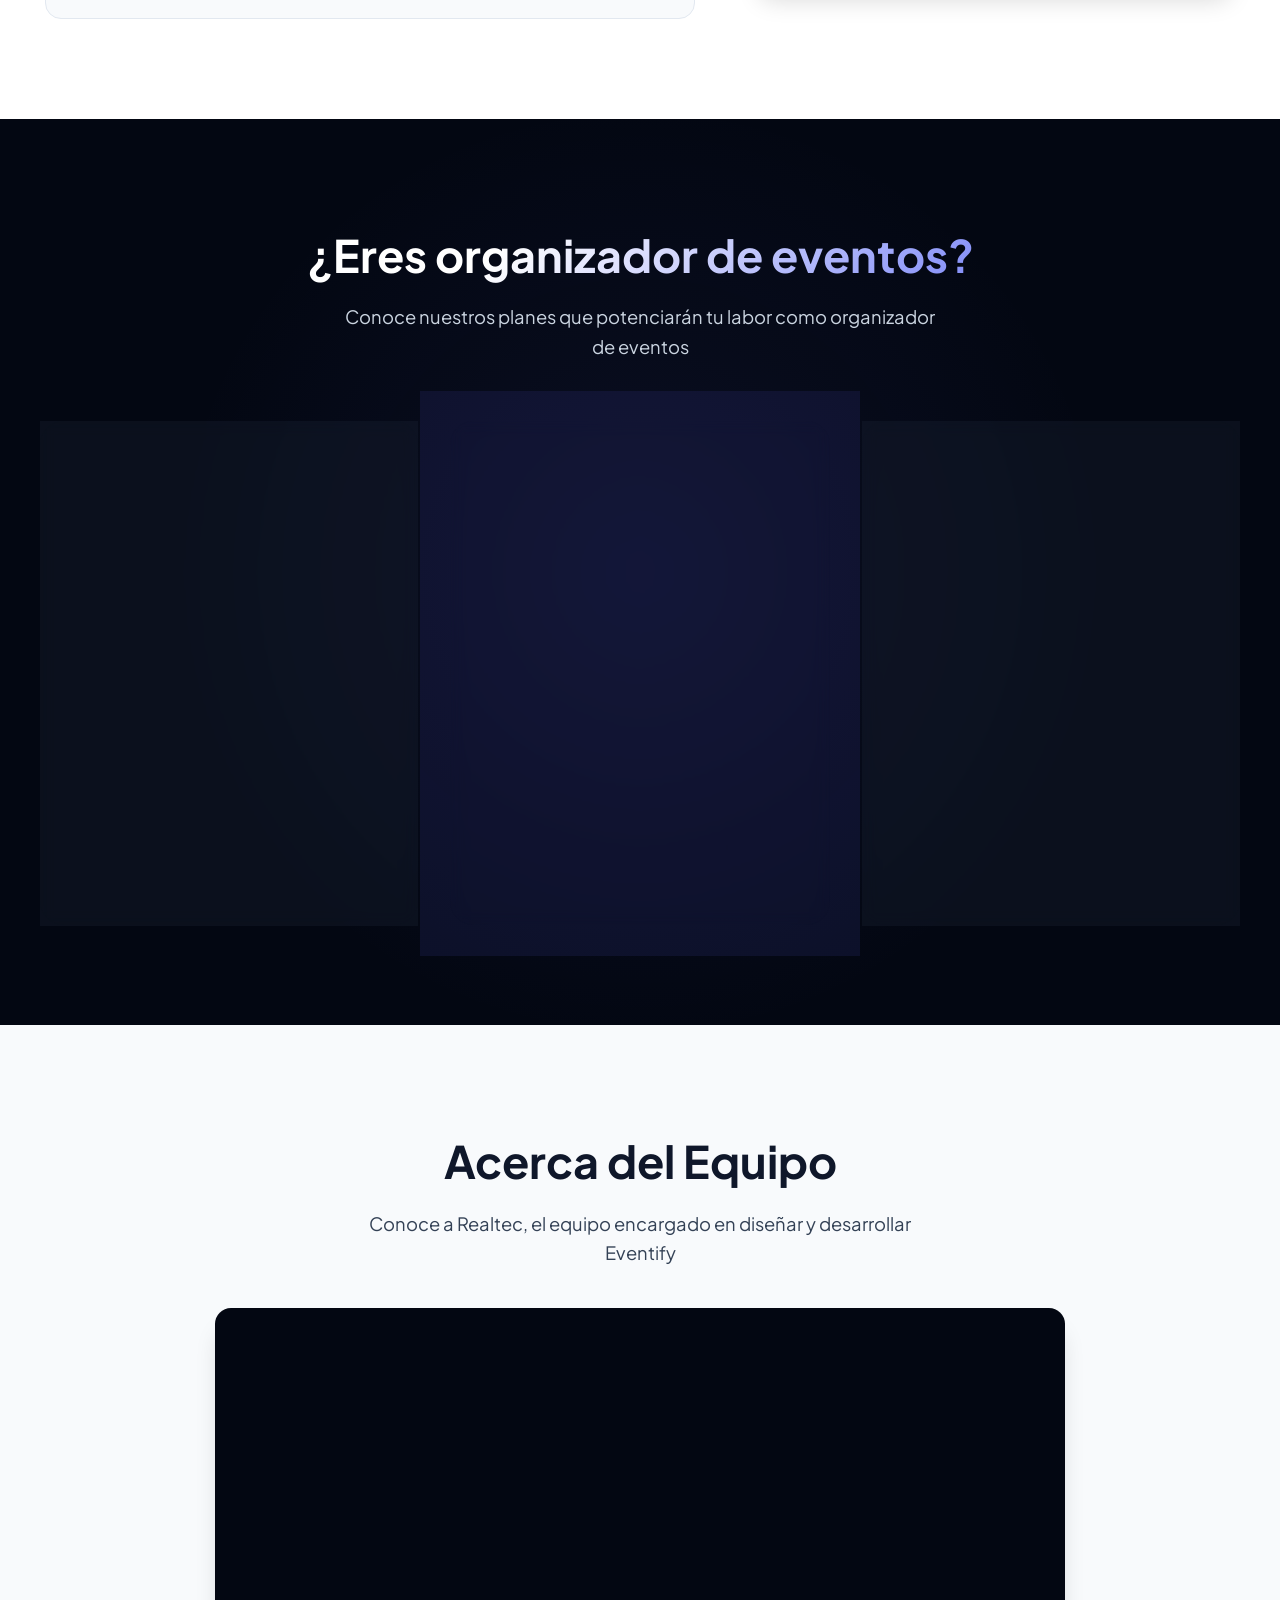
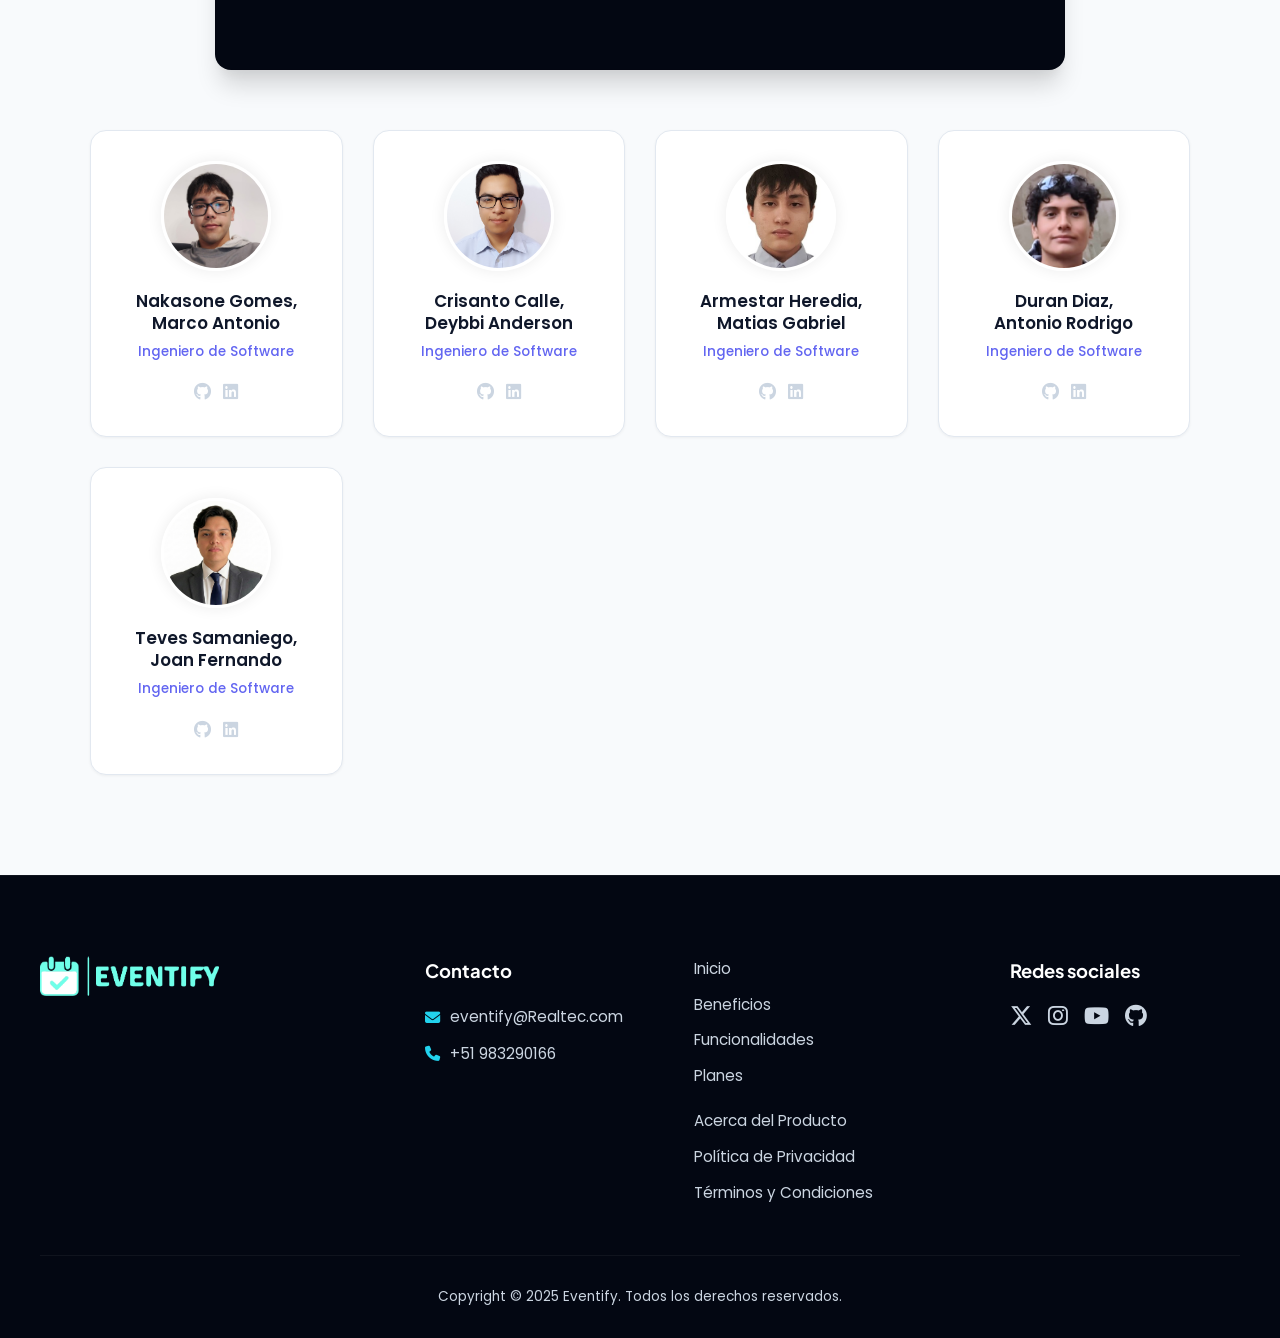
==== commit 13f32c6e: "feat(ui): redesign landing page layout and styles with premium aesthetics" ====
--- a/index.html
+++ b/index.html
@@ -23,6 +23,10 @@
         <nav>
             <div class="logo"><a href="#hero"><img src="./assets/eventify-logo.png" alt="eventify-logo"></a></div>
 
+            <button class="menu-toggle" aria-label="Toggle Menu">
+                <i class="fa-solid fa-bars"></i>
+            </button>
+
             <ul>
                 <li><a href="#hero" data-i18n="header.home"></a></li>
                 <li><a href="#about-the-product" data-i18n="header.about.the.product"></a></li>
@@ -62,14 +66,18 @@
 
     <!-- About the product -->
     <section class="about-the-product" id="about-the-product">
-        <div class="video-about-the-product">
-            <iframe src="https://www.youtube.com/embed/rdZ3_zhgae4?si=OZFO0Z5IkvrqJgH1" title="YouTube video player" 
-            frameborder="0" allow="accelerometer; autoplay; clipboard-write; encrypted-media; gyroscope; picture-in-picture; web-share" 
-            referrerpolicy="strict-origin-when-cross-origin" allowfullscreen></iframe>
-        </div>
-        <!-- Version mobile-->
-        <div class ="video-about-the-product">
-            <iframe width="360" height="639" src="https://www.youtube.com/embed/LRoAvvEL2ko" title="Eventify video app movil promocional (project)" frameborder="0" allow="accelerometer; autoplay; clipboard-write; encrypted-media; gyroscope; picture-in-picture; web-share" referrerpolicy="strict-origin-when-cross-origin" allowfullscreen></iframe>
+        <h2 data-i18n="about.the.product.slogan"></h2>
+        <p class="section-desc" data-i18n="about.the.product.description"></p>
+        <div class="videos-container">
+            <div class="video-card desktop-video">
+                <iframe src="https://www.youtube.com/embed/rdZ3_zhgae4?si=OZFO0Z5IkvrqJgH1" title="YouTube video player" 
+                frameborder="0" allow="accelerometer; autoplay; clipboard-write; encrypted-media; gyroscope; picture-in-picture; web-share" 
+                referrerpolicy="strict-origin-when-cross-origin" allowfullscreen></iframe>
+            </div>
+            <!-- Version mobile-->
+            <div class="video-card mobile-video">
+                <iframe src="https://www.youtube.com/embed/LRoAvvEL2ko" title="Eventify video app movil promocional (project)" frameborder="0" allow="accelerometer; autoplay; clipboard-write; encrypted-media; gyroscope; picture-in-picture; web-share" referrerpolicy="strict-origin-when-cross-origin" allowfullscreen></iframe>
+            </div>
         </div>
     </section>
 
@@ -143,7 +151,8 @@
                 <a class="plan-card-btn" href="https://eventify-webapp-frontend.web.app" target="_blank"
                     data-i18n="plans.option.button"></a>
             </div>
-            <div class="plan-card">
+            <div class="plan-card popular">
+                <div class="popular-badge" data-i18n="plans.popular"></div>
                 <h3 data-i18n="plans.option.2.title"></h3>
                 <span class="plan-price">S/. 400.00</span>
                 <p class="plan-time" data-i18n="plans.option.frecuency"></p>
@@ -185,26 +194,46 @@
                 <img src="./assets/profile-nakasone-marco.jpeg" alt="profile2" loading="lazy">
                 <p class="profile-name">Nakasone Gomes, <br> Marco Antonio</p>
                 <p class="profile-role" data-i18n="team.profile.profession"></p>
+                <div class="profile-socials">
+                    <a href="https://github.com" target="_blank" aria-label="GitHub"><i class="fa-brands fa-github"></i></a>
+                    <a href="https://linkedin.com" target="_blank" aria-label="LinkedIn"><i class="fa-brands fa-linkedin"></i></a>
+                </div>
             </div>
             <div class="profile-item">
                 <img src="./assets/profile-crisanto-deybbi.jpg" alt="profile3" loading="lazy">
                 <p class="profile-name">Crisanto Calle, <br> Deybbi Anderson</p>
                 <p class="profile-role" data-i18n="team.profile.profession"></p>
+                <div class="profile-socials">
+                    <a href="https://github.com" target="_blank" aria-label="GitHub"><i class="fa-brands fa-github"></i></a>
+                    <a href="https://linkedin.com" target="_blank" aria-label="LinkedIn"><i class="fa-brands fa-linkedin"></i></a>
+                </div>
             </div>
             <div class="profile-item">
                 <img src="./assets/profile-armestar-matias.jpeg" alt="profile4" loading="lazy">
                 <p class="profile-name">Armestar Heredia, <br> Matias Gabriel</p>
                 <p class="profile-role" data-i18n="team.profile.profession"></p>
+                <div class="profile-socials">
+                    <a href="https://github.com" target="_blank" aria-label="GitHub"><i class="fa-brands fa-github"></i></a>
+                    <a href="https://linkedin.com" target="_blank" aria-label="LinkedIn"><i class="fa-brands fa-linkedin"></i></a>
+                </div>
             </div>
             <div class="profile-item">
                 <img src="./assets/profile-duran-antonio.png" alt="profile5" loading="lazy">
                 <p class="profile-name">Duran Diaz, <br> Antonio Rodrigo</p>
                 <p class="profile-role" data-i18n="team.profile.profession"></p>
+                <div class="profile-socials">
+                    <a href="https://github.com" target="_blank" aria-label="GitHub"><i class="fa-brands fa-github"></i></a>
+                    <a href="https://linkedin.com" target="_blank" aria-label="LinkedIn"><i class="fa-brands fa-linkedin"></i></a>
+                </div>
             </div>
             <div class="profile-item">
                 <img src="./assets/profile-teves-joan.jpeg" alt="profile5" loading="lazy">
                 <p class="profile-name">Teves Samaniego, <br> Joan Fernando</p>
                 <p class="profile-role" data-i18n="team.profile.profession"></p>
+                <div class="profile-socials">
+                    <a href="https://github.com" target="_blank" aria-label="GitHub"><i class="fa-brands fa-github"></i></a>
+                    <a href="https://linkedin.com" target="_blank" aria-label="LinkedIn"><i class="fa-brands fa-linkedin"></i></a>
+                </div>
             </div>
         </div>
     </section>
--- a/styles.css
+++ b/styles.css
@@ -1,86 +1,237 @@
-@import url('https://fonts.googleapis.com/css2?family=Poppins:ital,wght@0,200;0,300;0,400;0,500;0,600;0,700&display=swap');
-
+@import url('https://fonts.googleapis.com/css2?family=Plus+Jakarta+Sans:wght@300;400;500;600;700;800&family=Poppins:wght@300;400;500;600;700&display=swap');
+
+:root {
+    /* Colors */
+    --primary: #6366f1;
+    --primary-light: #818cf8;
+    --primary-dark: #4f46e5;
+    
+    --secondary: #06b6d4;
+    --secondary-light: #22d3ee;
+    --secondary-dark: #0891b2;
+    
+    --accent: #f59e0b;
+    --accent-hover: #d97706;
+    
+    --dark-950: #030712;
+    --dark-900: #0f172a;
+    --dark-800: #1e293b;
+    --dark-700: #334155;
+    
+    --light-100: #f8fafc;
+    --light-200: #e2e8f0;
+    --light-300: #cbd5e1;
+    
+    --white: #ffffff;
+    
+    /* Typography */
+    --font-heading: 'Plus Jakarta Sans', sans-serif;
+    --font-body: 'Poppins', sans-serif;
+    
+    /* Transitions */
+    --transition: all 0.3s cubic-bezier(0.4, 0, 0.2, 1);
+    --transition-slow: all 0.5s cubic-bezier(0.4, 0, 0.2, 1);
+    --transition-fast: all 0.15s cubic-bezier(0.4, 0, 0.2, 1);
+    
+    /* Shadows */
+    --shadow-sm: 0 1px 3px rgba(0, 0, 0, 0.05);
+    --shadow-md: 0 4px 6px -1px rgba(0, 0, 0, 0.1), 0 2px 4px -2px rgba(0, 0, 0, 0.1);
+    --shadow-lg: 0 20px 25px -5px rgba(0, 0, 0, 0.15), 0 10px 10px -5px rgba(0, 0, 0, 0.04);
+    --shadow-glow: 0 0 20px rgba(99, 102, 241, 0.2);
+    --shadow-glow-cyan: 0 0 20px rgba(6, 182, 212, 0.2);
+    
+    /* Border Radius */
+    --border-radius-sm: 8px;
+    --border-radius-md: 16px;
+    --border-radius-lg: 24px;
+}
+
+/* Base Reset */
 * {
     padding: 0;
     margin: 0;
     box-sizing: border-box;
-    font-family: 'Poppins';
+    font-family: var(--font-body);
 }
 
 html {
     scroll-behavior: smooth;
-}
-
-/* Styles for Navbar*/
-
-.logo {
-    height: 100%;
-    display: flex;
-    align-items: center;
-    padding: 0 0 0 24px;
-}
-
-.logo a {
-    height: 50%;
-}
-
-.logo a img {
-    height: 100%;
-}
-
-nav {
+    color: var(--dark-800);
+    background-color: var(--white);
+}
+
+body {
+    overflow-x: hidden;
+    line-height: 1.6;
+}
+
+h1, h2, h3, h4, h5, h6 {
+    font-family: var(--font-heading);
+    font-weight: 700;
+}
+
+section {
+    padding: 100px 24px;
+    position: relative;
+}
+
+/* Scrollbar Style */
+::-webkit-scrollbar {
+    width: 10px;
+}
+::-webkit-scrollbar-track {
+    background: var(--dark-950);
+}
+::-webkit-scrollbar-thumb {
+    background: var(--dark-800);
+    border-radius: 5px;
+    border: 2px solid var(--dark-950);
+}
+::-webkit-scrollbar-thumb:hover {
+    background: var(--primary);
+}
+
+/* Header & Nav */
+header {
     position: fixed;
     top: 0;
-    display: flex;
-    justify-content: space-between;
-    align-items: center;
-    background-color: #4F46E5;
-    color: white;
-    height: 10vh;
+    left: 0;
     width: 100%;
     z-index: 1000;
-    padding: 0 20px;
+    padding: 20px 0;
+    transition: var(--transition);
+}
+
+nav {
+    display: flex;
+    justify-content: space-between;
+    align-items: center;
+    max-width: 1200px;
+    margin: 0 auto;
+    padding: 0 24px;
+    width: 100%;
+}
+
+header::before {
+    content: '';
+    position: absolute;
+    top: 0;
+    left: 0;
+    width: 100%;
+    height: 100%;
+    background: rgba(15, 23, 42, 0.4);
+    backdrop-filter: blur(12px);
+    -webkit-backdrop-filter: blur(12px);
+    border-bottom: 1px solid rgba(255, 255, 255, 0.05);
+    z-index: -1;
+    transition: var(--transition);
+}
+
+header.scrolled {
+    padding: 12px 0;
+}
+
+header.scrolled::before {
+    background: rgba(15, 23, 42, 0.85);
+    border-bottom: 1px solid rgba(255, 255, 255, 0.1);
+    box-shadow: 0 10px 30px -10px rgba(0, 0, 0, 0.3);
+}
+
+.logo {
+    height: 40px;
+    display: flex;
+    align-items: center;
+}
+
+.logo a {
+    height: 100%;
+    display: flex;
+    align-items: center;
+}
+
+.logo a img {
+    height: 36px;
+    object-fit: contain;
+    transition: var(--transition);
 }
 
 nav ul {
     list-style: none;
     display: flex;
     align-items: center;
-    gap: 30px;
-    height: 100%;
-    font-weight: 500;
-    transition: all 0.1s ease;
+    gap: 28px;
 }
 
 nav a {
     text-decoration: none;
-    color: white;
-}
-
-nav ul a:hover {
-    color: #6FFFE9;
-    font-size: 17px;
-    transition: all 0.1s ease;
+    color: rgba(255, 255, 255, 0.8);
+    font-size: 0.95rem;
+    font-weight: 500;
+    transition: var(--transition);
+    position: relative;
+    padding: 6px 0;
+}
+
+nav a:hover:not(.btn-recurrent) {
+    color: var(--secondary-light);
+}
+
+nav a:not(.btn-recurrent)::after {
+    content: '';
+    position: absolute;
+    bottom: 0;
+    left: 0;
+    width: 0;
+    height: 2px;
+    background-color: var(--secondary-light);
+    transition: var(--transition);
+}
+
+nav a:not(.btn-recurrent):hover::after {
+    width: 100%;
 }
 
 .btn-recurrent {
-    background-color: #F59E0B;
-    padding: 8px 16px;
-    border-radius: 4px;
-}
-
-/*Language toggle switch*/
-
+    background: linear-gradient(135deg, var(--accent), var(--accent-hover));
+    padding: 10px 22px;
+    border-radius: var(--border-radius-sm);
+    color: var(--white) !important;
+    font-weight: 600;
+    box-shadow: 0 4px 14px rgba(245, 158, 11, 0.3);
+}
+
+.btn-recurrent:hover {
+    transform: translateY(-2px);
+    box-shadow: 0 6px 20px rgba(245, 158, 11, 0.5);
+    color: var(--white) !important;
+}
+
+/* Mobile Menu Button */
+.menu-toggle {
+    display: none;
+    background: none;
+    border: none;
+    color: var(--white);
+    font-size: 1.5rem;
+    cursor: pointer;
+    z-index: 1001;
+    padding: 4px;
+}
+
+/* Language Toggle Switch */
 .language-switch {
     display: flex;
     align-items: center;
-    gap: 10px;
+    gap: 8px;
+    color: rgba(255, 255, 255, 0.8);
+    font-size: 0.8rem;
+    font-weight: 600;
 }
 
 .switch {
     position: relative;
-    width: 55px;
-    height: 28px;
+    width: 46px;
+    height: 24px;
 }
 
 .switch input {
@@ -91,869 +242,935 @@
     position: absolute;
     cursor: pointer;
     inset: 0;
-    background: #ccc;
+    background: var(--dark-700);
     border-radius: 30px;
-    transition: .3s;
+    transition: var(--transition);
+    border: 1px solid rgba(255, 255, 255, 0.1);
 }
 
 .slider::before {
     content: "";
     position: absolute;
-    height: 22px;
-    width: 22px;
-    left: 3px;
-    top: 3px;
-    background: white;
+    height: 18px;
+    width: 18px;
+    left: 2px;
+    top: 2px;
+    background: var(--white);
     border-radius: 50%;
-    transition: .3s;
-}
-
-input:checked+.slider {
-    background: #111827;
-}
-
-input:checked+.slider::before {
-    transform: translateX(27px);
-}
-
-/* Styles for Hero Section*/
-
+    transition: var(--transition);
+    box-shadow: var(--shadow-sm);
+}
+
+input:checked + .slider {
+    background: var(--primary);
+}
+
+input:checked + .slider::before {
+    transform: translateX(22px);
+}
+
+/* Hero Section */
 .hero {
-    background: linear-gradient(rgba(46, 46, 46, 0.7), rgba(46, 46, 46, 0.7)),
-        url(./assets/hero-background.jpg);
+    min-height: 100vh;
+    display: flex;
+    align-items: center;
+    justify-content: center;
+    background: radial-gradient(circle at 10% 20%, rgba(99, 102, 241, 0.18) 0%, transparent 40%),
+                radial-gradient(circle at 90% 80%, rgba(6, 182, 212, 0.18) 0%, transparent 40%),
+                linear-gradient(135deg, rgba(3, 7, 18, 0.85) 0%, rgba(15, 23, 42, 0.95) 100%),
+                url(./assets/hero-background.jpg);
     background-size: cover;
     background-position: center;
-    color: white;
-    padding: 150px 0 100px;
+    background-attachment: fixed;
+    color: var(--white);
+    padding-top: 140px;
+    padding-bottom: 80px;
     text-align: center;
-    margin-top: 90px;
-    display: flex;
+}
+
+.hero-info {
+    max-width: 850px;
+    display: flex;
+    flex-direction: column;
+    align-items: center;
+}
+
+.hero-info .title {
+    font-size: 4.5rem;
+    font-weight: 800;
+    letter-spacing: -0.02em;
+    margin-bottom: 16px;
+    background: linear-gradient(135deg, var(--white) 30%, var(--primary-light) 100%);
+    -webkit-background-clip: text;
+    -webkit-text-fill-color: transparent;
+    line-height: 1.1;
+}
+
+.hero-info .slogan {
+    font-size: 1.75rem;
+    font-weight: 600;
+    color: var(--secondary-light);
+    letter-spacing: 0.05em;
+    margin-bottom: 24px;
+    text-transform: uppercase;
+}
+
+.hero-info .description {
+    font-size: 1.25rem;
+    color: var(--light-300);
+    max-width: 680px;
+    margin-bottom: 40px;
+    font-weight: 300;
+}
+
+.call-to-action {
+    display: flex;
+    gap: 20px;
+    width: 100%;
     justify-content: center;
-    padding: 20px;
-    max-width: 100%;
+    flex-wrap: wrap;
+}
+
+.btn-action {
+    padding: 16px 36px;
+    text-decoration: none;
+    color: var(--white);
+    border-radius: var(--border-radius-md);
+    font-size: 1.05rem;
+    font-weight: 600;
+    transition: var(--transition);
+    text-align: center;
+    min-width: 250px;
+}
+
+.call-to-action .btn-action:first-child {
+    background: linear-gradient(135deg, var(--primary), var(--primary-dark));
+    box-shadow: 0 4px 20px rgba(99, 102, 241, 0.4);
+}
+
+.call-to-action .btn-action:first-child:hover {
+    transform: translateY(-3px);
+    box-shadow: 0 8px 25px rgba(99, 102, 241, 0.6);
+}
+
+.call-to-action .btn-action:last-child {
+    background: rgba(255, 255, 255, 0.05);
+    border: 1px solid rgba(255, 255, 255, 0.2);
+    backdrop-filter: blur(8px);
+}
+
+.call-to-action .btn-action:last-child:hover {
+    background: rgba(255, 255, 255, 0.12);
+    border-color: rgba(255, 255, 255, 0.4);
+    transform: translateY(-3px);
+}
+
+/* About the Product Section */
+.about-the-product {
+    background-color: var(--light-100);
+    display: flex;
+    flex-direction: column;
+    align-items: center;
+    text-align: center;
+}
+
+.about-the-product h2 {
+    font-size: 2.8rem;
+    color: var(--dark-900);
+    margin-bottom: 12px;
+}
+
+.about-the-product .section-desc {
+    color: var(--dark-700);
+    font-size: 1.15rem;
+    font-weight: 400;
+    margin-bottom: 50px;
+    max-width: 650px;
+    padding: 0 20px;
+}
+
+.videos-container {
+    display: flex;
+    justify-content: center;
+    align-items: center;
+    gap: 40px;
+    width: 100%;
+    max-width: 1100px;
+    flex-wrap: wrap;
+}
+
+.video-card {
+    border-radius: var(--border-radius-md);
+    overflow: hidden;
+    box-shadow: var(--shadow-lg);
+    border: 1px solid rgba(0, 0, 0, 0.08);
+    background-color: var(--dark-950);
+    transition: var(--transition);
+}
+
+.video-card:hover {
+    transform: translateY(-5px);
+    box-shadow: 0 25px 50px -12px rgba(0, 0, 0, 0.25);
+}
+
+.video-card iframe {
+    border: none;
+    display: block;
+    width: 100%;
+}
+
+.desktop-video {
+    flex: 2 1 500px;
+    max-width: 700px;
+}
+
+.desktop-video iframe {
+    aspect-ratio: 16 / 9;
+}
+
+.mobile-video {
+    flex: 1 1 260px;
+    max-width: 280px;
+}
+
+.mobile-video iframe {
+    aspect-ratio: 9 / 16;
+}
+
+/* Functionalities Section */
+.functionalities {
+    background: radial-gradient(circle at 80% 20%, rgba(99, 102, 241, 0.1) 0%, transparent 50%),
+                var(--dark-900);
+    color: var(--white);
+    display: flex;
+    align-items: center;
+    justify-content: center;
+    gap: 60px;
+    flex-wrap: wrap;
+}
+
+.functionalities img, .benefits img {
+    flex: 1 1 400px;
+    max-width: 480px;
     height: auto;
-}
-
-.hero-info {
+    border-radius: var(--border-radius-md);
+    box-shadow: var(--shadow-lg);
+    object-fit: cover;
+    border: 1px solid rgba(255, 255, 255, 0.05);
+}
+
+.function-content, .benefits-content {
+    flex: 1 1 500px;
+    max-width: 650px;
+}
+
+.function-content h2, .benefits-content h2 {
+    font-size: 2.5rem;
+    font-weight: 800;
+    margin-bottom: 40px;
+    line-height: 1.2;
+}
+
+.function-content h2 {
+    background: linear-gradient(135deg, var(--white) 30%, var(--primary-light) 100%);
+    -webkit-background-clip: text;
+    -webkit-text-fill-color: transparent;
+}
+
+.function-info, .benefits-info {
     display: flex;
     flex-direction: column;
+    gap: 24px;
+}
+
+.function-card, .benefits-card {
+    border-radius: var(--border-radius-md);
+    padding: 32px;
+    transition: var(--transition);
+}
+
+.function-card {
+    background: rgba(30, 41, 59, 0.4);
+    border: 1px solid rgba(255, 255, 255, 0.05);
+    backdrop-filter: blur(8px);
+}
+
+.function-card:hover {
+    transform: translateY(-5px);
+    background: rgba(30, 41, 59, 0.6);
+    border-color: rgba(99, 102, 241, 0.3);
+    box-shadow: var(--shadow-glow);
+}
+
+.function-card h3 {
+    font-size: 1.4rem;
+    color: var(--secondary-light);
+    margin-bottom: 20px;
+}
+
+.function-card ul, .benefits-card ul {
+    list-style: none;
+    padding: 0;
+    display: flex;
+    flex-direction: column;
+    gap: 12px;
+}
+
+.function-card ul li, .benefits-card ul li {
+    font-size: 1.05rem;
+    color: var(--light-300);
+    position: relative;
+    padding-left: 28px;
+}
+
+.function-card ul li::before {
+    content: "\f00c";
+    font-family: "Font Awesome 6 Free";
+    font-weight: 900;
+    position: absolute;
+    left: 0;
+    color: var(--secondary-light);
+}
+
+/* Benefits Section */
+.benefits {
+    background-color: var(--white);
+    display: flex;
     align-items: center;
     justify-content: center;
-    width: 60vw;
-    height: 100%;
-}
-
-.hero-info .title {
-    font-size: 4rem;
-    color: #6FFFE9;
-    font-weight: 600;
-    margin: 40px 0 16px 0;
-}
-
-.hero-info .slogan {
-    font-size: 2rem;
-    font-weight: 500;
-    margin-bottom: 32px;
+    gap: 60px;
+    flex-wrap: wrap-reverse;
+}
+
+.benefits-content h2 {
+    color: var(--dark-900);
+    background: linear-gradient(135deg, var(--dark-900) 30%, var(--primary-dark) 100%);
+    -webkit-background-clip: text;
+    -webkit-text-fill-color: transparent;
+}
+
+.benefits-card {
+    background: var(--light-100);
+    border: 1px solid var(--light-200);
+}
+
+.benefits-card:hover {
+    transform: translateY(-5px);
+    background: var(--white);
+    border-color: rgba(6, 182, 212, 0.3);
+    box-shadow: 0 15px 30px rgba(0, 0, 0, 0.05), var(--shadow-glow-cyan);
+}
+
+.benefits-card h3 {
+    font-size: 1.4rem;
+    color: var(--primary);
+    margin-bottom: 20px;
+}
+
+.benefits-card ul li {
+    color: var(--dark-700);
+}
+
+.benefits-card ul li::before {
+    content: "\f00c";
+    font-family: "Font Awesome 6 Free";
+    font-weight: 900;
+    position: absolute;
+    left: 0;
+    color: var(--primary);
+}
+
+/* Plans Section */
+.plans {
+    background: radial-gradient(circle at 50% 50%, rgba(99, 102, 241, 0.08) 0%, transparent 60%),
+                var(--dark-950);
+    color: var(--white);
+    display: flex;
+    flex-direction: column;
+    align-items: center;
+}
+
+.plans h2 {
+    font-size: 2.8rem;
     text-align: center;
-}
-
-.hero-info .description {
-    font-size: 2rem;
-    font-weight: 300;
-    text-align: center;
-    margin: 0 48px 24px;
-}
-
-.call-to-action {
-    display: flex;
-    flex-direction: column;
-    align-items: center;
-    width: 100%;
-}
-
-.btn-action {
-    background-color: #F59E0B;
-    padding: 16px 40px;
-    margin: 16px 0;
-    text-decoration: none;
-    color: #fff;
-    border-radius: 10px;
-    max-width: 400px;
-    width: 100%;
-    text-align: center;
-    font-size: 1.25rem;
-}
-
-.btn-action:hover {
-    color: #4F46E5;
-    transition: all 0.3s ease;
-}
-
-/* Styles for Benefits Section*/
-
-.benefits {
-    display: flex;
-    padding: 40px 20px;
-    min-height: 600px;
-    align-items: center;
-    flex-wrap: wrap;
-    justify-content: center;
-    scroll-margin-top: 10vh;
-    background-color: #fff;
-}
-
-.benefits img {
-    max-width: 100%;
-    height: auto;
-    margin: 20px 0;
-}
-
-.benefits-content {
-    width: 100%;
-    max-width: 800px;
-    display: flex;
-    flex-direction: column;
-    justify-content: center;
-
-}
-
-.benefits-content h2 {
-    font-size: 2em;
-    text-align: center;
-    margin: 10px 0;
-    color: #5BC0BE;
-}
-
-.benefits-content .benefits-info {
-    display: flex;
-    flex-wrap: wrap;
-    justify-content: space-around;
-    gap: 20px;
-}
-
-.benefits-card {
-    border-radius: 15px;
-    width: 340px;
-    height: auto;
-    min-height: 250px;
-    padding: 20px;
-    margin-bottom: 20px;
-    background-color: #111827;
-}
-
-.benefits-card h3 {
-    font-size: 1.5em;
-    color: #6FFFE9;
-    text-align: center;
-    margin: 32px 0;
-}
-
-.benefits-card ul li {
-    margin: 0 32px 24px 48px;
-    text-align: justify;
-    font-size: 1.25em;
-    color: #fff;
-}
-
-/* Styles for Functionalities Section*/
-.functionalities {
-    display: flex;
-    padding: 40px 20px;
-    min-height: 600px;
-    align-items: center;
-    flex-wrap: wrap;
-    justify-content: center;
-    scroll-margin-top: 10vh;
-    background-color: #111827;
-}
-
-.functionalities img {
-    max-width: 100%;
-    height: auto;
-    margin: 20px 0;
-}
-
-.function-content {
-    width: 100%;
-    max-width: 800px;
-    display: flex;
-    flex-direction: column;
-    justify-content: center;
-}
-
-.function-content li {
-    color: #000;
-}
-
-.function-content h2 {
-    color: #6FFFE9;
-    margin: 10px 0;
-    font-size: 2em;
-    text-align: center;
-}
-
-.function-content .function-info {
-    display: flex;
-    flex-wrap: wrap;
-    justify-content: space-around;
-    gap: 20px;
-}
-
-.function-card {
-    border-radius: 15px;
-    width: 340px;
-    height: auto;
-    min-height: 200px;
-    padding: 20px;
-    margin-bottom: 20px;
-    background-color: #fff;
-}
-
-.function-card ul li {
-    margin: 0 32px 24px 48px;
-    text-align: justify;
-    font-size: 1.25em;
-}
-
-.function-info .function-card h3 {
-    font-size: 1.5em;
-    color: #5BC0BE;
-    text-align: center;
-    margin: 20px;
-}
-
-
-/* Styles for Plans Section*/
-
-.plans {
-    display: flex;
-    flex-wrap: wrap;
-    flex-direction: column;
-    min-height: 600px;
-    padding: 40px 20px;
-    background-color: #111827;
-    scroll-margin-top: 10vh;
-}
-
-.plans h2 {
-    color: #6FFFE9;
-    font-size: 2em;
-    text-align: center;
-    margin: 10px 0 8px 0;
-}
-
-.plans h4,
-.about-the-team h4,
-.about-the-product h4 {
-    margin: 0 0 32px 0;
-    font-size: 1.25em;
+    margin-bottom: 12px;
+    background: linear-gradient(135deg, var(--white) 30%, var(--primary-light) 100%);
+    -webkit-background-clip: text;
+    -webkit-text-fill-color: transparent;
+}
+
+.plans h4 {
+    color: var(--light-300);
+    font-size: 1.15rem;
     font-weight: 400;
     text-align: center;
-    padding: 0 20px;
-}
-
-.plan-card h3 {
-    margin-top: 24px 0 24px 0;
-    font-size: 1.5em;
-    color: #5BC0BE;
-    text-align: center;
-}
-
-.plan-card .plan-desc {
-    margin: 32px 0 24px;
-    font-size: 1.25em;
-    text-align: justify;
-    padding: 0 10px;
-}
-
-.plans .plan-content {
+    margin-bottom: 60px;
+    max-width: 600px;
+}
+
+.plan-content {
     display: flex;
     justify-content: center;
     align-items: stretch;
-    gap: 20px;
+    gap: 32px;
+    max-width: 1200px;
+    width: 100%;
 }
 
 .plan-card {
+    background: rgba(30, 41, 59, 0.3);
+    border: 1px solid rgba(255, 255, 255, 0.05);
+    border-radius: var(--border-radius-lg);
+    padding: 40px 32px;
+    flex: 1;
+    max-width: 380px;
     display: flex;
     flex-direction: column;
-    background-color: #fff;
-    width: 100%;
-    max-width: 380px;
-    padding: 20px;
-    min-height: 400px;
-    border-radius: 15px;
-    color: #000;
-    margin-bottom: 20px;
-}
-
-.plans h4 {
-    color: #fff;
+    transition: var(--transition);
+    position: relative;
+    backdrop-filter: blur(8px);
+}
+
+.plan-card:hover {
+    transform: translateY(-8px);
+    border-color: rgba(255, 255, 255, 0.15);
+    box-shadow: var(--shadow-lg);
+}
+
+.plan-card h3 {
+    font-size: 1.5rem;
+    color: var(--white);
+    margin-bottom: 24px;
+    font-family: var(--font-heading);
 }
 
 .plan-price {
-    font-size: 2em;
+    font-size: 2.75rem;
+    font-weight: 800;
+    color: var(--white);
+    line-height: 1;
+    font-family: var(--font-heading);
+}
+
+.plan-time {
+    font-size: 0.95rem;
+    color: var(--light-300);
+    margin-top: 4px;
+    margin-bottom: 24px;
+}
+
+.plan-card .plan-desc {
+    color: var(--light-300);
+    font-size: 0.95rem;
+    margin-bottom: 28px;
+    line-height: 1.5;
+}
+
+.plan-detail {
+    list-style: none;
+    padding: 0;
+    margin-bottom: 40px;
+    display: flex;
+    flex-direction: column;
+    gap: 12px;
+}
+
+.plan-detail li {
+    font-size: 0.95rem;
+    color: var(--light-300);
+    position: relative;
+    padding-left: 28px;
+}
+
+.plan-detail li::before {
+    content: "\f00c";
+    font-family: "Font Awesome 6 Free";
+    font-weight: 900;
+    position: absolute;
+    left: 0;
+    color: var(--secondary-light);
+}
+
+.plan-card-btn {
+    display: block;
+    text-decoration: none;
+    color: var(--white);
+    background: rgba(255, 255, 255, 0.08);
+    border: 1px solid rgba(255, 255, 255, 0.15);
+    padding: 14px 28px;
+    border-radius: var(--border-radius-md);
+    text-align: center;
     font-weight: 600;
+    transition: var(--transition);
+    margin-top: auto;
+}
+
+.plan-card-btn:hover {
+    background: var(--white);
+    color: var(--dark-950);
+}
+
+/* Plan Popular Highlight */
+.plan-card.popular {
+    background: rgba(99, 102, 241, 0.1);
+    border: 2px solid var(--primary);
+    box-shadow: var(--shadow-glow);
+}
+
+.plan-card.popular:hover {
+    border-color: var(--primary-light);
+    box-shadow: 0 10px 40px -10px rgba(99, 102, 241, 0.4), var(--shadow-glow);
+}
+
+.plan-card.popular h3 {
+    color: var(--primary-light);
+}
+
+.plan-card.popular .plan-price {
+    color: var(--white);
+}
+
+.plan-card.popular .plan-card-btn {
+    background: linear-gradient(135deg, var(--primary), var(--primary-dark));
+    border: none;
+    box-shadow: 0 4px 14px rgba(99, 102, 241, 0.3);
+}
+
+.plan-card.popular .plan-card-btn:hover {
+    background: linear-gradient(135deg, var(--primary-light), var(--primary));
+    transform: translateY(-2px);
+    box-shadow: 0 6px 20px rgba(99, 102, 241, 0.5);
+    color: var(--white);
+}
+
+.popular-badge {
+    position: absolute;
+    top: -15px;
+    left: 50%;
+    transform: translateX(-50%);
+    background: linear-gradient(135deg, var(--secondary), var(--primary));
+    color: var(--white);
+    padding: 6px 16px;
+    border-radius: 20px;
+    font-size: 0.75rem;
+    font-weight: 700;
+    text-transform: uppercase;
+    letter-spacing: 0.05em;
+    box-shadow: 0 4px 10px rgba(6, 182, 212, 0.3);
+}
+
+/* About the Team Section */
+.about-the-team {
+    background-color: var(--light-100);
+    display: flex;
+    flex-direction: column;
+    align-items: center;
+}
+
+.about-the-team h2 {
+    font-size: 2.8rem;
+    color: var(--dark-900);
     text-align: center;
-}
-
-.plan-time {
-    font-size: 1.25em;
-    text-align: center;
-    color: #5BC0BE;
-}
-
-.plan-detail {
-    color: #5BC0BE;
-    padding-left: 1.5rem;
-}
-
-.plan-card-btn {
-    text-decoration: none;
-    color: #fff;
-    font-size: 20px;
-    font-weight: 500;
-    padding: 16px 48px;
-    background-color: #F59E0B;
-    border-radius: 8px;
-    text-align: center;
-    margin-top: auto;
-}
-
-.plan-card-btn:hover {
-    color: #4F46E5;
-    transition: all 0.5s ease;
-}
-
-
-/* Styles for About us Section*/
-
-.about-the-team {
-    display: flex;
-    flex-wrap: wrap;
-    flex-direction: column;
-    align-items: center;
-    padding: 40px 20px;
-    background-color: #fff;
-    color: #000;
-    scroll-margin-top: 10vh;
-}
-
-.about-the-team h2 {
-    color: #5BC0BE;
-    font-size: 2em;
-    text-align: center;
-    margin: 10px 0 8px 0;
+    margin-bottom: 12px;
 }
 
 .about-the-team h4 {
-    color: #000;
-    font-size: 1.25em;
+    color: var(--dark-700);
+    font-size: 1.15rem;
     font-weight: 400;
     text-align: center;
-    padding: 0 20px;
-    margin: 0 0 32px 0;
-}
-
-.about-the-team .startup-profile {
-    display: flex;
-    flex-direction: column;
+    margin-bottom: 40px;
     max-width: 600px;
-    width: 100%;
-    margin-bottom: 48px;
-    align-items: center;
-    justify-content: center;
-}
-
-.about-the-team .startup-info {
-    font-size: 1em;
-    color: #000;
-    margin: 20px 0;
-    text-align: justify;
-    padding: 0 20px;
-}
-
-.about-the-team .startup-img {
-    width: 150px;
-    height: 150px;
-}
-
-.about-the-team .profile-list {
-    display: flex;
-    justify-content: center;
-    gap: 20px;
-    width: 100%;
-    margin-bottom: 48px;
-}
-
-.profile-list .profile-item {
-    display: flex;
-    flex-direction: column;
-    align-items: center;
-    width: 180px;
-    text-align: center;
-    margin-top: 20px;
-}
-
-.profile-item .profile-name {
-    color: #000;
-    font-weight: 500;
-    margin: 16px 0 0 0;
-}
-
-.profile-item .profile-role {
-    color: #5BC0BE;
-    font-weight: 500;
-}
-
-.about-the-team img {
-    width: 100px;
-    height: 100px;
-    border-radius: 50%;
-    object-fit: cover;
-}
-
-/* Styles for About the product Section*/
-
-.about-the-product {
-    display: flex;
-    align-items: center;
-    flex-wrap: wrap;
-    min-height: 250px;
-    padding: 40px 20px;
-    background-color: #fff;
-    scroll-margin-top: 10vh;
-}
-
-.about-the-product .content {
-    flex: 1 1 400px;
-    max-width: 600px;
-    padding: 20px;
-}
-
-.content .btn-action {
-    font-size: 1em;
-}
-
-.about-the-product {
-    display: flex;
-    justify-content: center;
-    align-items: center;
-    padding: 60px 20px;
-}
-
-.video-about-the-product {
-    width: 100%;
-    max-width: 1000px;
-}
-
-.video-about-the-product iframe {
-    width: 100%;
-    aspect-ratio: 16 / 9;
-    border: none;
-    border-radius: 12px;
-}
-
-/* Styles for About the product Section*/
-
-.content .btn-action {
-    font-size: 1em;
-}
-
-/*Video About the Team*/
+}
 
 .video-about-the-team {
     width: 100%;
-    max-width: 1000px;
+    max-width: 850px;
+    border-radius: var(--border-radius-md);
+    overflow: hidden;
+    box-shadow: var(--shadow-lg);
+    border: 1px solid rgba(0, 0, 0, 0.08);
+    background-color: var(--dark-950);
+    margin-bottom: 60px;
 }
 
 .video-about-the-team iframe {
     width: 100%;
     aspect-ratio: 16 / 9;
     border: none;
-    border-radius: 12px;
-}
-
-/* Styles for footer section*/
+    display: block;
+}
+
+.about-the-team .profile-list {
+    display: grid;
+    grid-template-columns: repeat(auto-fit, minmax(200px, 1fr));
+    gap: 30px;
+    width: 100%;
+    max-width: 1100px;
+}
+
+.profile-item {
+    background-color: var(--white);
+    border-radius: var(--border-radius-md);
+    padding: 30px 20px;
+    display: flex;
+    flex-direction: column;
+    align-items: center;
+    text-align: center;
+    box-shadow: var(--shadow-sm);
+    border: 1px solid var(--light-200);
+    transition: var(--transition);
+}
+
+.profile-item:hover {
+    transform: translateY(-5px);
+    box-shadow: var(--shadow-lg);
+    border-color: rgba(99, 102, 241, 0.2);
+}
+
+.profile-item img {
+    width: 110px;
+    height: 110px;
+    border-radius: 50%;
+    object-fit: cover;
+    margin-bottom: 20px;
+    border: 3px solid var(--white);
+    box-shadow: 0 0 15px rgba(0,0,0,0.08);
+    transition: var(--transition);
+}
+
+.profile-item:hover img {
+    transform: scale(1.05);
+    border-color: var(--primary-light);
+}
+
+.profile-item .profile-name {
+    color: var(--dark-900);
+    font-size: 1.05rem;
+    font-weight: 600;
+    line-height: 1.3;
+    margin-bottom: 6px;
+}
+
+.profile-item .profile-role {
+    color: var(--primary);
+    font-size: 0.85rem;
+    font-weight: 500;
+    margin-bottom: 16px;
+}
+
+.profile-socials {
+    display: flex;
+    gap: 12px;
+    margin-top: auto;
+}
+
+.profile-socials a {
+    color: var(--light-300);
+    font-size: 1.1rem;
+    transition: var(--transition);
+}
+
+.profile-socials a:hover {
+    color: var(--primary);
+    transform: translateY(-2px);
+}
+
+/* Footer Section */
 footer {
+    background-color: var(--dark-950);
+    color: var(--white);
+    padding: 80px 24px 30px;
+    border-top: 1px solid rgba(255, 255, 255, 0.05);
+}
+
+.footer-content {
+    max-width: 1200px;
+    margin: 0 auto 50px;
+    display: grid;
+    grid-template-columns: 1.5fr 1fr 1.2fr 1fr;
+    gap: 40px;
+}
+
+.footer-content .logo {
+    margin-bottom: 20px;
+}
+
+.footer-content .logo img {
+    height: 32px;
+}
+
+.footer-content .footer-contact {
     display: flex;
     flex-direction: column;
-    background-color: #111827;
-    padding: 24px 20px 8px;
-}
-
-.footer-content {
-    display: grid;
-    grid-template-columns: repeat(auto-fit, minmax(250px, 1fr));
-    gap: 2rem;
-    font-size: 1em;
-    margin-bottom: 24px;
-}
-
-.footer-content .logo {
-    width: 80%;
-    height: auto;
-    margin: auto;
-    padding: 0;
-    display: flex;
-    justify-content: center;
-}
-
-.footer-content .footer-contact {
+    gap: 12px;
+}
+
+.footer-contact span {
+    font-size: 1.15rem;
+    font-weight: 700;
+    color: var(--white);
+    margin-bottom: 8px;
+    display: block;
+    font-family: var(--font-heading);
+}
+
+.footer-contact p {
+    color: var(--light-300);
+    display: flex;
+    align-items: center;
+    gap: 10px;
+    font-size: 0.95rem;
+}
+
+.footer-contact p i {
+    color: var(--secondary-light);
+}
+
+.footer-navbar {
     display: flex;
     flex-direction: column;
-    justify-content: center;
-    margin: auto;
-}
-
-.footer-contact span {
-    font-size: 1.25em;
-    color: #6FFFE9;
-    margin-bottom: 8px;
-    font-weight: 500;
-}
-
-.footer-contact p {
-    color: #fff;
-    margin-bottom: 16px;
-}
-
-.footer-content .footer-navbar {
-    display: flex;
-    flex-direction: column;
-    align-items: center;
-    justify-content: center;
-    color: #fff;
+}
+
+.footer-navbar span {
+    font-size: 1.15rem;
+    font-weight: 700;
+    color: var(--white);
+    margin-bottom: 20px;
+    display: block;
+    font-family: var(--font-heading);
 }
 
 .footer-navbar ul {
     list-style: none;
     padding: 0;
-}
-
-.footer-navbar ul li {
-    margin-bottom: 10px;
+    display: grid;
+    grid-template-columns: 1fr;
+    gap: 10px;
+}
+
+.footer-navbar ul li a {
+    color: var(--light-300);
+    text-decoration: none;
+    font-size: 0.95rem;
+    transition: var(--transition);
+}
+
+.footer-navbar ul li a:hover {
+    color: var(--secondary-light);
+    padding-left: 5px;
+}
+
+.footer-social-networks {
+    display: flex;
+    flex-direction: column;
+}
+
+.footer-social-networks p {
+    font-size: 1.15rem;
+    font-weight: 700;
+    color: var(--white);
+    margin-bottom: 20px;
+    font-family: var(--font-heading);
+}
+
+.network-icons {
+    display: flex;
+    gap: 16px;
+}
+
+.network-icons i {
+    color: var(--light-300);
+    font-size: 1.4rem;
+    cursor: pointer;
+    transition: var(--transition);
+}
+
+.network-icons i:hover {
+    color: var(--secondary-light);
+    transform: translateY(-3px);
+}
+
+.copyright {
+    max-width: 1200px;
+    margin: 0 auto;
+    padding-top: 30px;
+    border-top: 1px solid rgba(255, 255, 255, 0.05);
     text-align: center;
-}
-
-.footer-navbar ul li a {
-    color: #fff;
-    text-decoration: none;
-}
-
-.footer-navbar ul li a:hover {
-    color: #4F46E5;
-    font-weight: 500;
-}
-
-.footer-social-networks {
-    display: flex;
-    flex-direction: column;
-    justify-content: center;
-    align-items: center;
-    margin: auto;
-}
-
-.footer-social-networks p {
-    font-size: 1.25em;
-    color: #6FFFE9;
-    font-weight: 500;
-    margin-bottom: 8px;
-    text-align: center;
-}
-
-.network-icons {
-    display: flex;
-    justify-content: center;
-    flex-wrap: wrap;
-}
-
-.footer-social-networks i {
-    color: #fff;
-    margin: 10px;
-    cursor: pointer;
-}
-
-.footer-social-networks i:hover {
-    color: #6FFFE9;
-    transform: scale(1.1);
-    transition: all 0.3s ease;
-}
-
-footer .copyright {
-    text-align: center;
-    color: #6FFFE9;
-    margin-top: 20px;
-}
-
-/* Responsive Media Queries */
-@media (max-width: 1200px) {
+    color: var(--light-300);
+    font-size: 0.85rem;
+}
+
+/* Responsive Styles */
+@media (max-width: 1024px) {
     .hero-info .title {
         font-size: 3.5rem;
     }
-
-    .hero-info .slogan,
+    
+    .plan-content {
+        gap: 20px;
+    }
+    
+    .footer-content {
+        grid-template-columns: 1.2fr 1fr;
+        gap: 30px;
+    }
+}
+
+@media (max-width: 768px) {
+    section {
+        padding: 60px 16px;
+    }
+    
+    /* Navigation Hamburger Drawer */
+    .menu-toggle {
+        display: block;
+    }
+    
+    nav ul {
+        position: fixed;
+        top: 0;
+        right: -100%;
+        width: 280px;
+        height: 100vh;
+        background: rgba(15, 23, 42, 0.95);
+        backdrop-filter: blur(20px);
+        -webkit-backdrop-filter: blur(20px);
+        display: flex;
+        flex-direction: column;
+        justify-content: flex-start;
+        align-items: flex-start;
+        padding: 100px 40px;
+        gap: 24px;
+        transition: var(--transition);
+        z-index: 999;
+        border-left: 1px solid rgba(255, 255, 255, 0.05);
+    }
+    
+    nav ul.active {
+        right: 0;
+    }
+    
+    nav ul a {
+        font-size: 1.1rem;
+    }
+    
+    .btn-recurrent {
+        width: 100%;
+        text-align: center;
+    }
+    
+    /* Hero */
+    .hero {
+        padding-top: 120px;
+    }
+    
+    .hero-info .title {
+        font-size: 2.8rem;
+    }
+    
+    .hero-info .slogan {
+        font-size: 1.3rem;
+    }
+    
     .hero-info .description {
-        font-size: 1.5rem;
-    }
-}
-
-@media (max-width: 768px) {
-
-    .header ul {
-        display: none;
-    }
-
-    .hero {
+        font-size: 1.1rem;
+    }
+    
+    .btn-action {
+        width: 100%;
+        min-width: unset;
+    }
+    
+    /* Responsive Video layout */
+    .videos-container {
         flex-direction: column;
-    }
-
-    .hero-image,
-    .hero-info {
-        width: 90%;
-        margin: 0 auto;
-    }
-
-    .hero-info .title {
-        font-size: 2.5rem;
-        margin: 20px 0 10px 0;
-    }
-
-    .hero-info .slogan {
-        font-size: 1.2rem;
-    }
-
-    .hero-info .description {
-        font-size: 1.2rem;
-        margin: 0 16px 16px;
-    }
-
-    .about-the-product {
-        display: flex;
-        justify-content: center;
-        align-items: center;
-        padding: 10px 10px;
-    }
-
-    /*Functionalities*/
-
-    .functionalities {
-        font-size: 0.8rem;
-    }
-
-    .functionalities img {
-        display: none;
-    }
-
-    .function-content {
-        font-size: 0.8rem;
-    }
-
-    .function-info .function-card h3 {
-        margin: 10px;
-    }
-
-    /*Benefits*/
-
-    .benefits {
-        font-size: 0.8rem;
-    }
-
-    .benefits,
-    .functionalities {
-        flex-direction: column;
-    }
-
-    .benefits img {
-        display: none;
-    }
-
-    .benefits-card h3 {
-        margin: 10px 0;
-    }
-
-    .benefits-card {
-        width: 340px;
-        height: auto;
-        min-height: 200px;
-    }
-
-    /*Plans*/
-
-    .plans {
-        display: flex;
+        gap: 30px;
+    }
+    
+    .desktop-video, .mobile-video {
+        width: 100%;
+        max-width: 500px;
+    }
+    
+    .mobile-video {
+        max-width: 280px;
+    }
+    
+    /* Functionalities & Benefits */
+    .functionalities, .benefits {
+        gap: 30px;
+    }
+    
+    .functionalities img, .benefits img {
+        display: none; /* Hide illustrative images on smaller layouts to clean screen space */
+    }
+    
+    .function-content h2, .benefits-content h2 {
+        font-size: 2rem;
+        text-align: center;
+        margin-bottom: 24px;
+    }
+    
+    /* Plans Horizontal Scrolling */
+    .plan-content {
         justify-content: flex-start;
-        flex-wrap: nowrap;
-    }
-
-
-    .plans .plan-content {
-        display: flex;
-        justify-content: flex-start;
-        align-items: stretch;
-        flex-wrap: nowrap;
         overflow-x: auto;
+        padding: 20px 0;
         scroll-snap-type: x mandatory;
         -webkit-overflow-scrolling: touch;
     }
-
+    
     .plan-card {
-        flex: 0 0 85%;
-        /* Ancho de cada tarjeta */
-        width: auto;
-        /* Sobrescribe width:100% */
-        max-width: none;
-        /* Sobrescribe max-width:380px */
-        margin-bottom: 0;
+        flex: 0 0 280px;
         scroll-snap-align: start;
-    }
-
-    .plans {
-        font-size: 0.8rem;
-    }
-
-    .plan-card {
-        max-height: 2rem;
-    }
-
-    .plan-content {
-        font-size: 0.8rem;
-    }
-
-    .plans h2 {
-        font-size: 1.5rem;
-    }
-
-    .plans h4 {
-        font-size: 1rem;
-    }
-
-    /*About the Team*/
-
-    .about-the-team h2 {
-        font-size: 1.5rem;
-    }
-
-    .about-the-team h4 {
-        font-size: 0.8rem;
-    }
-
-    .about-the-team img {
-        width: 5em;
-        height: 5em;
-        border-radius: 50%;
-        object-fit: cover;
-    }
-
+        padding: 32px 24px;
+    }
+    
+    .popular-badge {
+        font-size: 0.7rem;
+    }
+    
+    /* Team horizontal scrolling */
     .about-the-team .profile-list {
         display: flex;
-        justify-content: flex-start;
-        gap: 10px;
-        width: 100%;
-        margin-bottom: 10px;
-    }
-
-    .profile-list {
-        display: flex;
-        justify-content: flex-start;
         overflow-x: auto;
+        padding: 20px 0;
         scroll-snap-type: x mandatory;
-    }
-
+        -webkit-overflow-scrolling: touch;
+        gap: 20px;
+    }
+    
     .profile-item {
+        flex: 0 0 220px;
         scroll-snap-align: start;
-    }
-
-    .profile-item p {
-        font-size: 0.7rem;
-    }
-
-    .footer-contact {
-        font-size: 1rem;
-    }
-
-    .footer-contact {
-        font-size: 0.8rem;
-    }
-
-    .footer-content .footer-navbar {
-        display: none;
-    }
-
-    .startup-profile {
-        flex-direction: column;
-        text-align: center;
-    }
-}
-
-@media (max-width: 768px) {
-    nav .menu-toggle {
-        display: flex;
-    }
-
-    nav ul {
-        display: none;
-    }
-
+        padding: 24px 16px;
+    }
+    
+    .footer-content {
+        grid-template-columns: 1fr;
+        gap: 30px;
+    }
+}
+
+@media (max-width: 480px) {
     .hero-info .title {
-        font-size: 2rem;
-    }
-
-    .hero-info .slogan,
+        font-size: 2.2rem;
+    }
+    
+    .hero-info .slogan {
+        font-size: 1.1rem;
+    }
+    
     .hero-info .description {
-        font-size: 1rem;
-    }
-
-    .btn-action {
-        width: 90%;
-        padding: 10px 16px;
-        font-size: 0.8rem;
-    }
-
-    .benefits-card,
-    .function-card {
-        width: 100%;
-        max-width: 340px;
-    }
-}
-
-@media (max-width: 576px) {
-    .hero-info .title {
-        font-size: 1.3rem;
-    }
-
-    .hero-info .slogan {
-        font-size: 0.8rem;
-    }
-
-    .hero-info .description {
-        font-size: 0.8rem;
-        margin: 0 8px 16px;
-    }
-
-    h2 {
-        font-size: 1.2em;
-    }
-
-    h3 {
-        font-size: 1.0em;
-    }
-
-    h4 {
-        font-size: 0.8em;
-    }
-
-    .benefits-card ul li,
-    .function-card ul li {
-        font-size: 1em;
-        margin: 0 16px 13px 24px;
-    }
-
-    .plan-card .plan-desc {
-        font-size: 0.8rem;
-    }
-
-    .plan-card-btn {
-        font-size: 0.8rem;
-        padding: 12px 24px;
+        font-size: 0.95rem;
+    }
+    
+    .plan-card {
+        flex: 0 0 260px;
+    }
+    
+    .profile-item {
+        flex: 0 0 190px;
     }
 }
